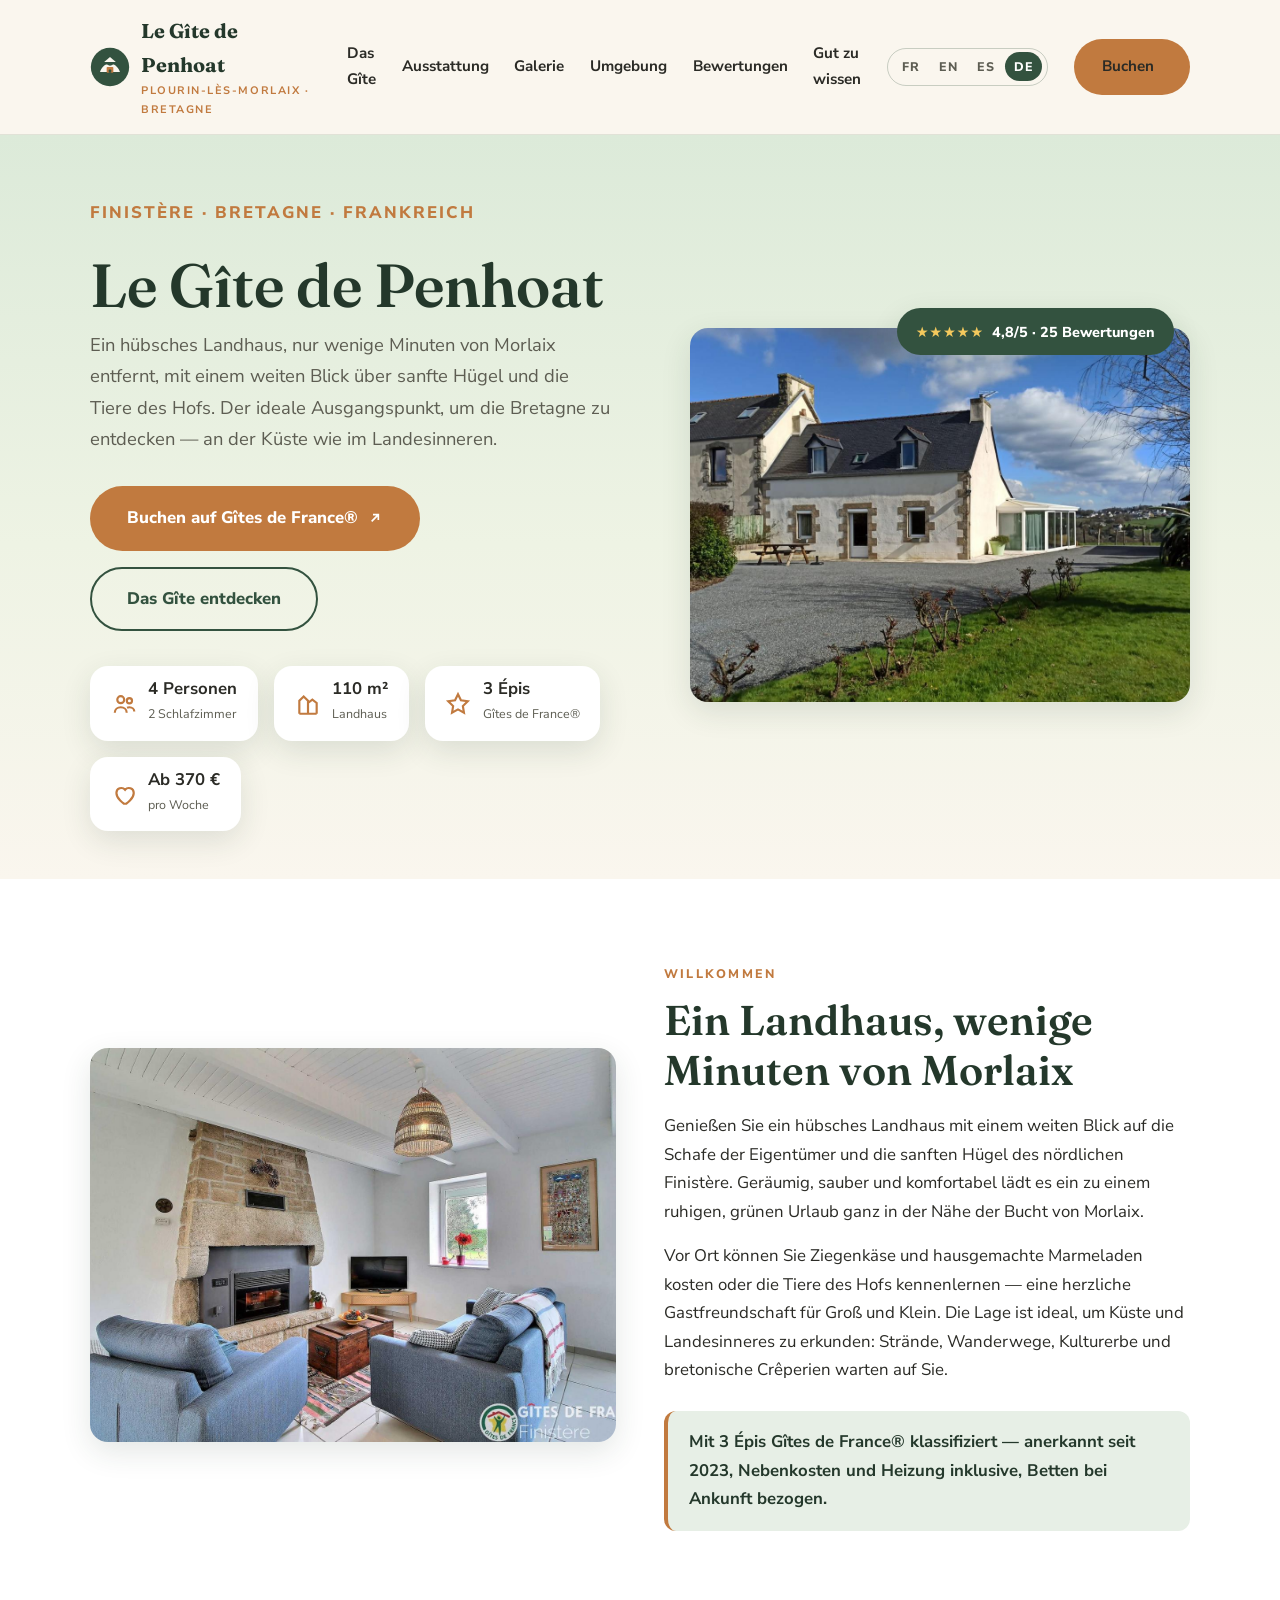
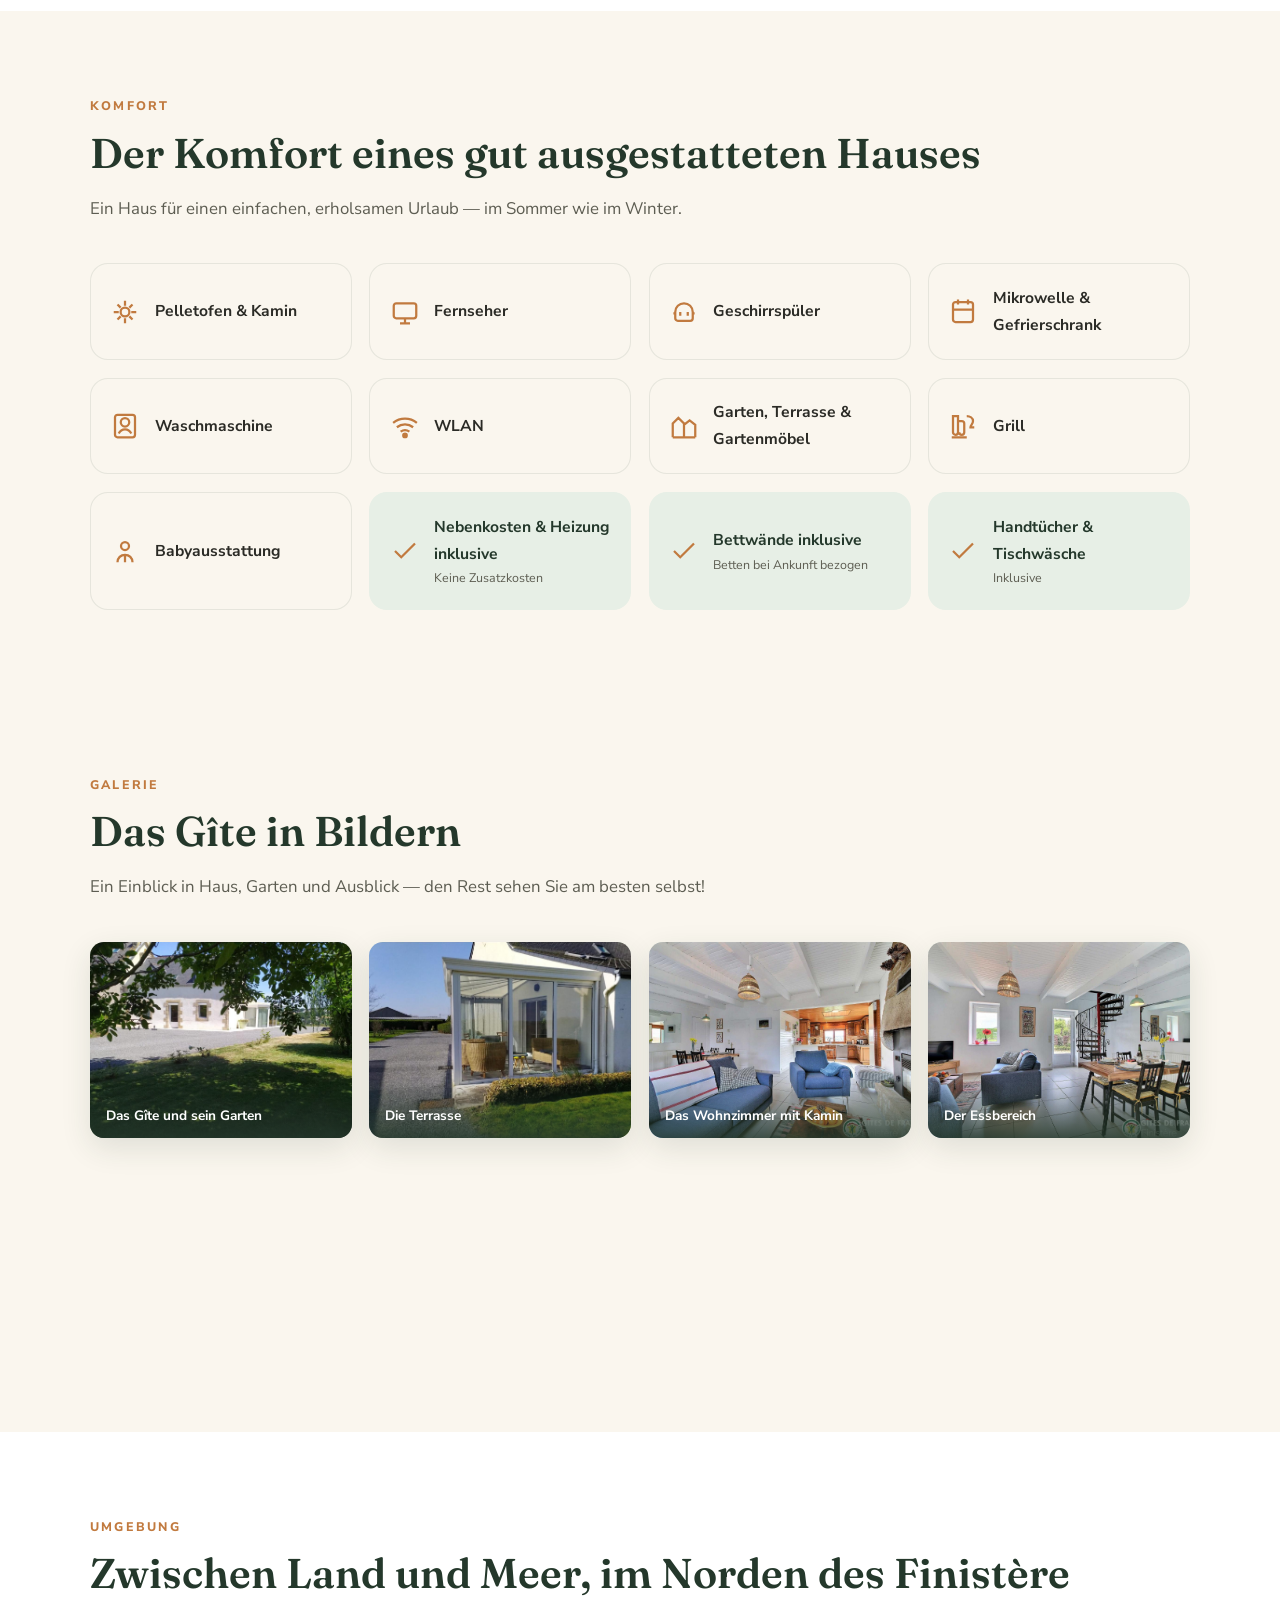
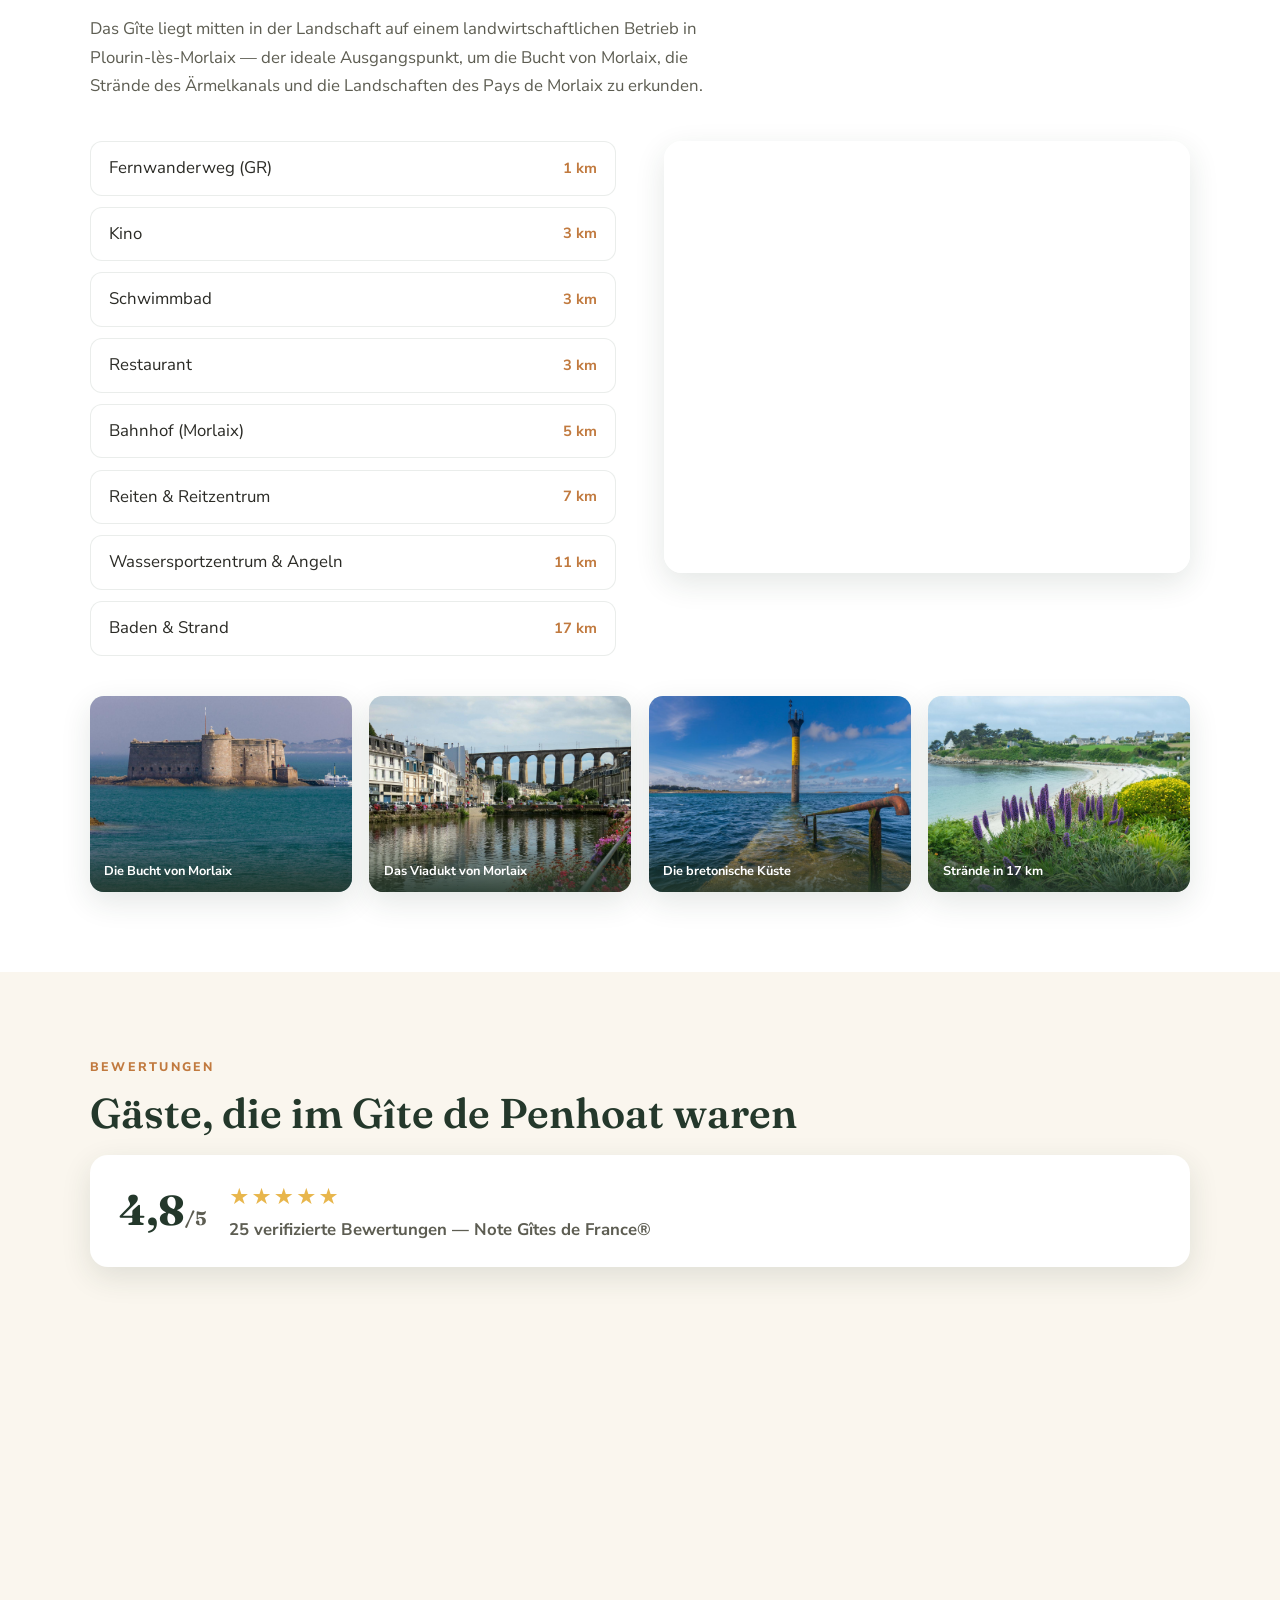
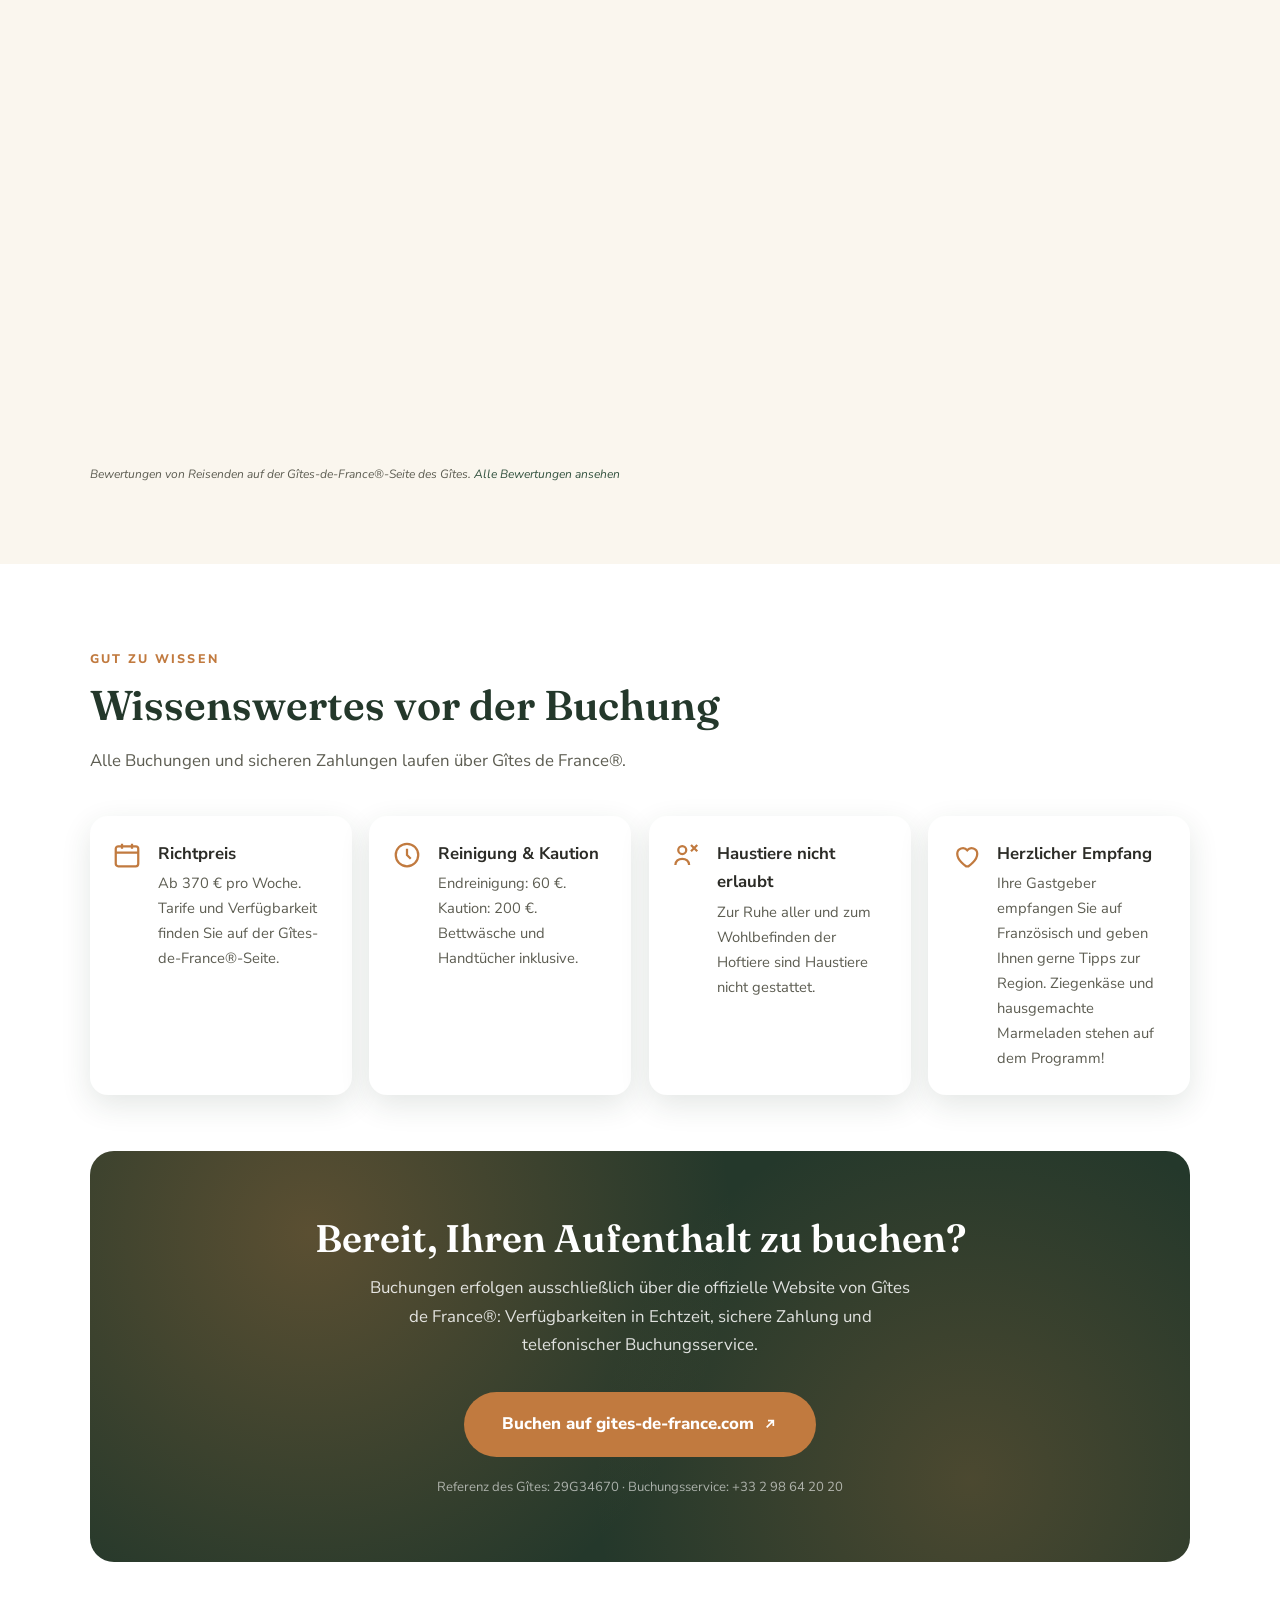
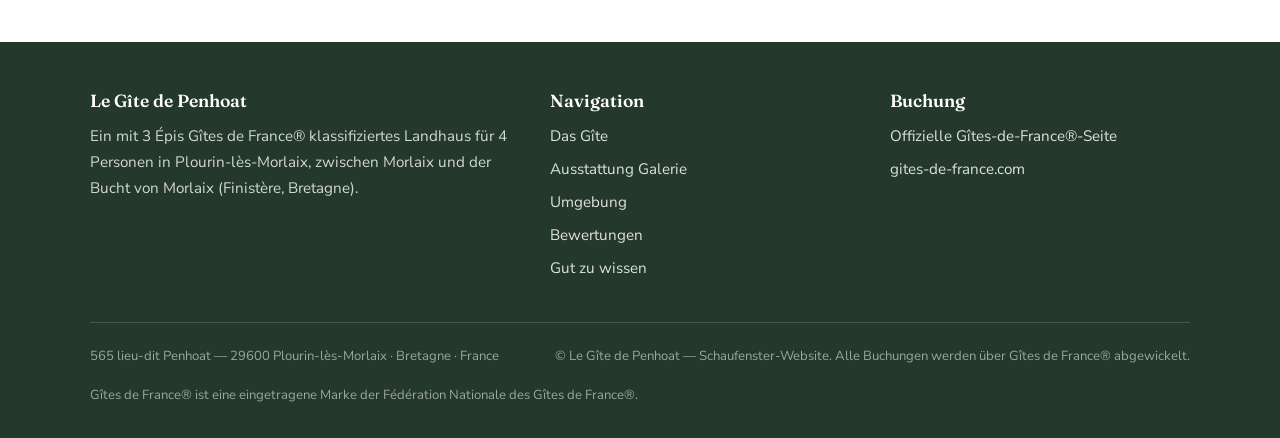
==== de/index.html @ 5c6dccd9 "Correctif : attributs d'images et carte centrée sur le 565 lieu-dit Penhoat + adresse au pied de pag" ====
<!DOCTYPE html>
<html lang="de">
<head>
  <meta charset="UTF-8">
  <meta name="viewport" content="width=device-width, initial-scale=1.0">
  <title>Le Gîte de Penhoat — Ferienhaus auf dem Land in Plourin-lès-Morlaix, Bretagne</title>
  <meta name="description" content="Le Gîte de Penhoat: ein hübsches Landhaus mit 3 Épis Gîtes de France® für 4 Personen, wenige Minuten von Morlaix und seiner Bucht entfernt, im Finistère (Bretagne, Frankreich). Buchung auf gites-de-france.com.">
  <link rel="alternate" hreflang="fr" href="https://EXAMPLE.COM/">
  <link rel="alternate" hreflang="en" href="https://EXAMPLE.COM/en/">
  <link rel="alternate" hreflang="es" href="https://EXAMPLE.COM/es/">
  <link rel="alternate" hreflang="de" href="https://EXAMPLE.COM/de/">
  <link rel="preconnect" href="https://fonts.googleapis.com">
  <link rel="preconnect" href="https://fonts.gstatic.com" crossorigin>
  <link href="https://fonts.googleapis.com/css2?family=Fraunces:opsz,wght@9..144,600;9..144,700&family=Nunito+Sans:opsz,wght@6..12,400;6..12,700;6..12,800&display=swap" rel="stylesheet">
  <link rel="stylesheet" href="../assets/css/style.css">
  <link rel="icon" href="../assets/img/favicon.svg" type="image/svg+xml">
</head>
<body>

  <!-- ===== Kopfzeile ===== -->
  <header class="header" id="top">
    <div class="container header__inner">
      <a class="brand" href="#top">
        <svg class="brand__mark" viewBox="0 0 48 48" fill="none" aria-hidden="true">
          <circle cx="24" cy="24" r="23" fill="#33523f"/>
          <path d="M12 30c2-6 6-9 8-9s2.5 1.5 4 1.5S26.5 21 28 21s6 3 8 9z" fill="#faf6ee"/>
          <rect x="20" y="24" width="8" height="7" rx="1" fill="#c17a3f"/>
          <path d="M24 12l7 6h-14z" fill="#faf6ee"/>
          <rect x="22.5" y="27" width="3" height="4" rx="0.8" fill="#33523f"/>
        </svg>
        <span>Le Gîte de Penhoat<small>Plourin-lès-Morlaix · Bretagne</small></span>
      </a>

      <nav class="nav" id="menu">
        <a href="#gite">Das Gîte</a>
        <a href="#confort">Ausstattung</a>
        <a href="#galerie">Galerie</a>
        <a href="#alentours">Umgebung</a>
        <a href="#avis">Bewertungen</a>
        <a href="#infos">Gut zu wissen</a>
        <div class="lang-switch" aria-label="Sprachauswahl">
          <a href="../" hreflang="fr">FR</a>
          <a href="../en/" hreflang="en">EN</a>
          <a href="../es/" hreflang="es">ES</a>
          <a href="./" aria-current="true" hreflang="de">DE</a>
        </div>
        <a class="btn btn--primary" href="https://www.gites-de-france.com/de/bretagne/finistere/le-gite-de-penhoat-29g34670" target="_blank" rel="noopener">
          Buchen
          <svg width="14" height="14" viewBox="0 0 24 24" fill="none" stroke="currentColor" stroke-width="2.5" aria-hidden="true"><path d="M7 17L17 7M9 7h8v8"/></svg>
        </a>
      </nav>

      <button class="nav-toggle" id="navToggle" aria-label="Menü öffnen" aria-expanded="false" aria-controls="menu">
        <span></span>
      </button>
    </div>
  </header>

  <main>
    <!-- ===== Hero ===== -->
    <section class="hero">
      <div class="container hero__grid">
        <div>
          <p class="hero__location">Finistère · Bretagne · Frankreich</p>
          <h1 class="hero__title">Le Gîte de Penhoat</h1>
          <p class="hero__text">
            Ein hübsches Landhaus, nur wenige Minuten von Morlaix entfernt, mit einem weiten
            Blick über sanfte Hügel und die Tiere des Hofs. Der ideale Ausgangspunkt, um die
            Bretagne zu entdecken — an der Küste wie im Landesinneren.
          </p>
          <div class="hero__actions">
            <a class="btn btn--primary btn--lg" href="https://www.gites-de-france.com/de/bretagne/finistere/le-gite-de-penhoat-29g34670" target="_blank" rel="noopener">
              Buchen auf Gîtes de France®
              <svg width="16" height="16" viewBox="0 0 24 24" fill="none" stroke="currentColor" stroke-width="2.5" aria-hidden="true"><path d="M7 17L17 7M9 7h8v8"/></svg>
            </a>
            <a class="btn btn--outline btn--lg" href="#gite">Das Gîte entdecken</a>
          </div>
          <div class="hero__stats">
            <div class="stat">
              <svg viewBox="0 0 24 24" fill="none" stroke="#c17a3f" stroke-width="2" aria-hidden="true"><circle cx="9" cy="8" r="3.2"/><path d="M3.5 20c0-3 2.5-5 5.5-5s5.5 2 5.5 5"/><circle cx="17" cy="9" r="2.4"/><path d="M14.8 15.4c.7-.3 1.4-.4 2.2-.4 2.5 0 4.5 1.7 4.5 4"/></svg>
              <div><b>4 Personen</b><span>2 Schlafzimmer</span></div>
            </div>
            <div class="stat">
              <svg viewBox="0 0 24 24" fill="none" stroke="#c17a3f" stroke-width="2" aria-hidden="true"><path d="M4 21V9l4-4 4 4v12M12 21V11l4-3 4 3v10M4 21h16"/></svg>
              <div><b>110 m²</b><span>Landhaus</span></div>
            </div>
            <div class="stat">
              <svg viewBox="0 0 24 24" fill="none" stroke="#c17a3f" stroke-width="2" aria-hidden="true"><path d="M12 3l2.7 5.6 6.3.9-4.5 4.4 1 6.1L12 17l-5.5 3 1-6.1L3 9.5l6.3-.9z"/></svg>
              <div><b>3 Épis</b><span>Gîtes de France®</span></div>
            </div>
            <div class="stat">
              <svg viewBox="0 0 24 24" fill="none" stroke="#c17a3f" stroke-width="2" aria-hidden="true"><path d="M12 21s-7-4.5-7-10a4.5 4.5 0 018-2.8A4.5 4.5 0 0121 11c0 5.5-7 10-7 10z"/></svg>
              <div><b>Ab 370 €</b><span>pro Woche</span></div>
            </div>
          </div>
        </div>

        <div class="hero__visual">
          <div class="hero__badge"><span class="stars">★★★★★</span> 4,8/5 · 25 Bewertungen</div>
          <img class="hero-photo" src="../assets/img/445331-2_29G34670_da28d4f0a7532b4d40dcc97918d48cba.jpg" alt="Le Gîte de Penhoat, Landhaus mit Garten in Plourin-lès-Morlaix">
        </div>
      </div>
    </section>

    <!-- ===== Das Gîte ===== -->
    <section class="section section--alt" id="gite">
      <div class="container about__grid">
        <div class="about__visual reveal">
          <img src="../assets/img/445331-10_29G34670_07c70113501ff7d0c62c78a49d79dd7e.jpg" loading="lazy" alt="Das Wohnzimmer des Gîtes mit Kamin">
        </div>
        <div class="about__content reveal">
          <span class="section__eyebrow">Willkommen</span>
          <h2 class="section__title">Ein Landhaus, wenige Minuten von Morlaix</h2>
          <p>
            Genießen Sie ein hübsches Landhaus mit einem weiten Blick auf die Schafe der
            Eigentümer und die sanften Hügel des nördlichen Finistère. Geräumig, sauber und
            komfortabel lädt es ein zu einem ruhigen, grünen Urlaub ganz in der Nähe der Bucht
            von Morlaix.
          </p>
          <p>
            Vor Ort können Sie Ziegenkäse und hausgemachte Marmeladen kosten oder die Tiere des
            Hofs kennenlernen — eine herzliche Gastfreundschaft für Groß und Klein. Die Lage ist
            ideal, um Küste und Landesinneres zu erkunden: Strände, Wanderwege, Kulturerbe und
            bretonische Crêperien warten auf Sie.
          </p>
          <div class="about__highlight">
            Mit 3 Épis Gîtes de France® klassifiziert — anerkannt seit 2023, Nebenkosten und
            Heizung inklusive, Betten bei Ankunft bezogen.
          </div>
        </div>
      </div>
    </section>

    <!-- ===== Ausstattung ===== -->
    <section class="section" id="confort">
      <div class="container">
        <span class="section__eyebrow">Komfort</span>
        <h2 class="section__title">Der Komfort eines gut ausgestatteten Hauses</h2>
        <p class="section__intro">Ein Haus für einen einfachen, erholsamen Urlaub — im Sommer wie im Winter.</p>

        <div class="amenities__grid">
          <div class="amenity reveal">
            <svg viewBox="0 0 24 24" fill="none" stroke="currentColor" stroke-width="1.8" aria-hidden="true"><path d="M12 3v4M12 17v4M3 12h4M17 12h4M6 6l2.5 2.5M15.5 15.5L18 18M18 6l-2.5 2.5M8.5 15.5L6 18"/><circle cx="12" cy="12" r="3.5"/></svg>
            <b>Pelletofen &amp; Kamin</b>
          </div>
          <div class="amenity reveal">
            <svg viewBox="0 0 24 24" fill="none" stroke="currentColor" stroke-width="1.8" aria-hidden="true"><rect x="3" y="5" width="18" height="12" rx="2"/><path d="M8 21h8M12 17v4"/></svg>
            <b>Fernseher</b>
          </div>
          <div class="amenity reveal">
            <svg viewBox="0 0 24 24" fill="none" stroke="currentColor" stroke-width="1.8" aria-hidden="true"><path d="M5 12a7 7 0 0114 0v5a2 2 0 01-2 2H7a2 2 0 01-2-2zM5 13H3.5M20.5 13H19M9 12v3M15 12v3"/></svg>
            <b>Geschirrspüler</b>
          </div>
          <div class="amenity reveal">
            <svg viewBox="0 0 24 24" fill="none" stroke="currentColor" stroke-width="1.8" aria-hidden="true"><rect x="4" y="4" width="16" height="16" rx="2"/><path d="M8 2v4M16 2v4M4 10h16"/></svg>
            <b>Mikrowelle &amp; Gefrierschrank</b>
          </div>
          <div class="amenity reveal">
            <svg viewBox="0 0 24 24" fill="none" stroke="currentColor" stroke-width="1.8" aria-hidden="true"><rect x="4" y="3" width="16" height="18" rx="2"/><circle cx="12" cy="9" r="3.4"/><path d="M7 18c1-2.2 3-3.4 5-3.4s4 1.2 5 3.4"/></svg>
            <b>Waschmaschine</b>
          </div>
          <div class="amenity reveal">
            <svg viewBox="0 0 24 24" fill="none" stroke="currentColor" stroke-width="1.8" aria-hidden="true"><path d="M2.5 9.5a15 15 0 0119 0M5.5 13a10.5 10.5 0 0113 0M8.5 16.5a6 6 0 017 0"/><circle cx="12" cy="19.5" r="1.4" fill="currentColor"/></svg>
            <b>WLAN</b>
          </div>
          <div class="amenity reveal">
            <svg viewBox="0 0 24 24" fill="none" stroke="currentColor" stroke-width="1.8" aria-hidden="true"><path d="M3 21V10l4.5-4.5L12 10v11M12 21V11l4.5-3.5L21 11v10M3 21h18"/></svg>
            <b>Garten, Terrasse &amp; Gartenmöbel</b>
          </div>
          <div class="amenity reveal">
            <svg viewBox="0 0 24 24" fill="none" stroke="currentColor" stroke-width="1.8" aria-hidden="true"><path d="M4 4h4v13a2 2 0 01-2 2 2 2 0 01-2-2zM8 8h3a2 2 0 012 2v7a2 2 0 01-2 2 2 2 0 01-2-2M3 21h12M15 4c2.5 0 5 1.5 5 4s-2 3.5-2 5h3"/></svg>
            <b>Grill</b>
          </div>
          <div class="amenity reveal">
            <svg viewBox="0 0 24 24" fill="none" stroke="currentColor" stroke-width="1.8" aria-hidden="true"><circle cx="12" cy="8" r="3.2"/><path d="M6 21c0-3.5 2.6-6 6-6s6 2.5 6 6M12 15v6"/></svg>
            <b>Babyausstattung</b>
          </div>
          <div class="amenity amenity--included reveal">
            <svg viewBox="0 0 24 24" fill="none" stroke="currentColor" stroke-width="1.8" aria-hidden="true"><path d="M20 6L9 17l-5-5"/></svg>
            <div><b>Nebenkosten &amp; Heizung inklusive</b><span>Keine Zusatzkosten</span></div>
          </div>
          <div class="amenity amenity--included reveal">
            <svg viewBox="0 0 24 24" fill="none" stroke="currentColor" stroke-width="1.8" aria-hidden="true"><path d="M20 6L9 17l-5-5"/></svg>
            <div><b>Bettwände inklusive</b><span>Betten bei Ankunft bezogen</span></div>
          </div>
          <div class="amenity amenity--included reveal">
            <svg viewBox="0 0 24 24" fill="none" stroke="currentColor" stroke-width="1.8" aria-hidden="true"><path d="M20 6L9 17l-5-5"/></svg>
            <div><b>Handtücher &amp; Tischwäsche</b><span>Inklusive</span></div>
          </div>
        </div>
      </div>
    </section>

    
    <!-- ===== Galerie ===== -->
    <section class="section" id="galerie">
      <div class="container">
        <span class="section__eyebrow">Galerie</span>
        <h2 class="section__title">Das Gîte in Bildern</h2>
        <p class="section__intro">Ein Einblick in Haus, Garten und Ausblick — den Rest sehen Sie am besten selbst!</p>
        <div class="gallery">
          <figure class="gallery__item reveal">
            <img src="../assets/img/445331-1_29G34670_a1877a1d95632f9aefab406850487352.jpg" loading="lazy" alt="Das Gîte und sein Garten">
            <figcaption>Das Gîte und sein Garten</figcaption>
          </figure>
          <figure class="gallery__item reveal">
            <img src="../assets/img/445331-4_29G34670_3af0cc1334cf83dcc9104acedd21a04a.jpg" loading="lazy" alt="Die Terrasse">
            <figcaption>Die Terrasse</figcaption>
          </figure>
          <figure class="gallery__item reveal">
            <img src="../assets/img/445331-9_29G34670_508c0cb157bdef708222b9f815b9a261.jpg" loading="lazy" alt="Das Wohnzimmer mit Kamin">
            <figcaption>Das Wohnzimmer mit Kamin</figcaption>
          </figure>
          <figure class="gallery__item reveal">
            <img src="../assets/img/445331-11_29G34670_595d47309f26e80ff2aae0bebb3ee3cf.jpg" loading="lazy" alt="Der Essbereich">
            <figcaption>Der Essbereich</figcaption>
          </figure>
          <figure class="gallery__item reveal">
            <img src="../assets/img/445331-12_29G34670_f45ae9b705f04b7f96d32dd5cd57ab38.jpg" loading="lazy" alt="Die Küche">
            <figcaption>Die Küche</figcaption>
          </figure>
          <figure class="gallery__item reveal">
            <img src="../assets/img/445331-14_29G34670_b9786c7bd0013a84ef10a09757c6bcb8.jpg" loading="lazy" alt="Ein Schlafzimmer">
            <figcaption>Ein Schlafzimmer</figcaption>
          </figure>
          <figure class="gallery__item reveal">
            <img src="../assets/img/445331-6_29G34670_59c07fe735e6522c13b8f55d4693563a.jpg" loading="lazy" alt="Blick auf die Landschaft">
            <figcaption>Blick auf die Landschaft</figcaption>
          </figure>
          <figure class="gallery__item reveal">
            <img src="../assets/img/445331-26_29G34670_6a025ea637e008447c1741cb72a5bda7.jpg" loading="lazy" alt="Die Ziegen des Hofs">
            <figcaption>Die Ziegen des Hofs</figcaption>
          </figure>
        </div>
      </div>
    </section>

    <!-- ===== Umgebung ===== -->
    <section class="section section--alt" id="alentours">
      <div class="container">
        <span class="section__eyebrow">Umgebung</span>
        <h2 class="section__title">Zwischen Land und Meer, im Norden des Finistère</h2>
        <p class="section__intro">
          Das Gîte liegt mitten in der Landschaft auf einem landwirtschaftlichen Betrieb in
          Plourin-lès-Morlaix — der ideale Ausgangspunkt, um die Bucht von Morlaix, die Strände
          des Ärmelkanals und die Landschaften des Pays de Morlaix zu erkunden.
        </p>

        <div class="around__grid">
          <ul class="distances reveal">
            <li>Fernwanderweg (GR) <span>1 km</span></li>
            <li>Kino <span>3 km</span></li>
            <li>Schwimmbad <span>3 km</span></li>
            <li>Restaurant <span>3 km</span></li>
            <li>Bahnhof (Morlaix) <span>5 km</span></li>
            <li>Reiten &amp; Reitzentrum <span>7 km</span></li>
            <li>Wassersportzentrum &amp; Angeln <span>11 km</span></li>
            <li>Baden &amp; Strand <span>17 km</span></li>
          </ul>
          <div class="map-frame reveal">
            <iframe
              title="Karte: Plourin-lès-Morlaix, Finistère"
              src="https://www.openstreetmap.org/export/embed.html?bbox=-3.8150%2C48.5450%2C-3.7850%2C48.5650&amp;layer=mapnik&amp;marker=48.5550%2C-3.7995"
              loading="lazy"
              referrerpolicy="no-referrer-when-downgrade"></iframe>
          </div>
        </div>

        <div class="region-photos">
          <figure class="region-card reveal">
            <img src="../assets/img/445331-23_29G34670_6e4526a48b16445fa5c337262cbfc54e.jpg" loading="lazy" alt="Die Bucht von Morlaix">
            <figcaption>Die Bucht von Morlaix</figcaption>
          </figure>
          <figure class="region-card reveal">
            <img src="../assets/img/445331-25_29G34670_fc160c900fbd56bc013f60551e28f043.jpg" loading="lazy" alt="Das Viadukt von Morlaix">
            <figcaption>Das Viadukt von Morlaix</figcaption>
          </figure>
          <figure class="region-card reveal">
            <img src="../assets/img/445331-27_29G34670_e258c7b89f95b803322737d1d8765167.jpg" loading="lazy" alt="Die bretonische Küste">
            <figcaption>Die bretonische Küste</figcaption>
          </figure>
          <figure class="region-card reveal">
            <img src="../assets/img/445331-28_29G34670_a8f840a4a7abdaea83a293df5d700f73.jpg" loading="lazy" alt="Strände in 17 km">
            <figcaption>Strände in 17 km</figcaption>
          </figure>
        </div>
      </div>
    </section>

    <!-- ===== Bewertungen ===== -->
    <section class="section" id="avis">
      <div class="container">
        <span class="section__eyebrow">Bewertungen</span>
        <h2 class="section__title">Gäste, die im Gîte de Penhoat waren</h2>

        <div class="rating-summary reveal">
          <div class="rating-summary__score">4,8<small>/5</small></div>
          <div>
            <div class="rating-summary__stars" aria-hidden="true">★★★★★</div>
            <div class="rating-summary__count">25 verifizierte Bewertungen — Note Gîtes de France®</div>
          </div>
        </div>

        <div class="reviews__grid">
          <article class="review reveal">
            <div class="review__stars" aria-label="5 von 5">★★★★★</div>
            <h3>„Ein sehr angenehmer Aufenthalt“</h3>
            <p>
              Geräumiges, sauberes und komfortables Gîte mit der Ruhe des Landes und einem
              schönen Blick. Herzlicher Empfang durch die Eigentümer — danke für all die
              Aufmerksamkeiten: Eier, Marmelade, Ziegenkäse.
            </p>
            <div class="review__author">Th&amp;JP — Aufenthalt im September</div>
          </article>

          <article class="review reveal">
            <div class="review__stars" aria-label="5 von 5">★★★★★</div>
            <h3>„Hervorragendes Gîte im nördlichen Finistère“</h3>
            <p>
              Eine ausgezeichnete Woche: großes, gut gelegenes, sauberes Gîte, umgeben von
              Grün und Weiden, ohne jedes Geräusch. Die Region ist wunderschön und der Empfang
              der Eigentümer war sehr angenehm. Wir kommen gerne wieder.
            </p>
            <div class="review__author">Élise — Aufenthalt im August</div>
          </article>

          <article class="review reveal">
            <div class="review__stars" aria-label="5 von 5">★★★★★</div>
            <h3>„Ein sehr einladendes und komfortables Gîte“</h3>
            <p>
              Das Gîte ist wirklich funktional und komfortabel — man fühlt sich wie zu Hause in
              diesem geräumigen Haus. Sehr nah an Morlaix, der Bucht und den Stränden, sodass
              man diesen schönen Winkel der Bretagne erkunden kann — an der Küste wie im
              Landesinneren.
            </p>
            <div class="review__author">Nico — Aufenthalt im Juli</div>
          </article>

          <article class="review reveal">
            <div class="review__stars" aria-label="5 von 5">★★★★★</div>
            <h3>„Grün und ruhig“</h3>
            <p>
              Geräumiges, komfortables und perfekt ausgestattetes Haus, tadellos sauber.
              Frische Blumen, Crêpes, hausgemachte Marmelade und Cidre bei unserer Ankunft …
              was für ein Empfang! Ein sehr geschätztes Extra: der Unterstand für Auto und
              Fahrräder.
            </p>
            <div class="review__author">Sandrine et Philippe — Aufenthalt im Juni–Juli</div>
          </article>
        </div>

        <p class="review__note" style="margin-top:1.5rem">
          Bewertungen von Reisenden auf der Gîtes-de-France®-Seite des Gîtes.
          <a href="https://www.gites-de-france.com/de/bretagne/finistere/le-gite-de-penhoat-29g34670" target="_blank" rel="noopener">Alle Bewertungen ansehen</a>
        </p>
      </div>
    </section>

    <!-- ===== Gut zu wissen + CTA ===== -->
    <section class="section section--alt" id="infos">
      <div class="container">
        <span class="section__eyebrow">Gut zu wissen</span>
        <h2 class="section__title">Wissenswertes vor der Buchung</h2>
        <p class="section__intro">Alle Buchungen und sicheren Zahlungen laufen über Gîtes de France®.</p>

        <div class="practical">
          <div class="practical__card reveal">
            <svg viewBox="0 0 24 24" fill="none" stroke="currentColor" stroke-width="1.8" aria-hidden="true"><rect x="3" y="5" width="18" height="16" rx="2"/><path d="M3 10h18M8 3v4M16 3v4"/></svg>
            <div>
              <b>Richtpreis</b>
              <p>Ab 370 € pro Woche. Tarife und Verfügbarkeit finden Sie auf der Gîtes-de-France®-Seite.</p>
            </div>
          </div>
          <div class="practical__card reveal">
            <svg viewBox="0 0 24 24" fill="none" stroke="currentColor" stroke-width="1.8" aria-hidden="true"><circle cx="12" cy="12" r="9"/><path d="M12 7v5l3 3"/></svg>
            <div>
              <b>Reinigung &amp; Kaution</b>
              <p>Endreinigung: 60 €. Kaution: 200 €. Bettwäsche und Handtücher inklusive.</p>
            </div>
          </div>
          <div class="practical__card reveal">
            <svg viewBox="0 0 24 24" fill="none" stroke="currentColor" stroke-width="1.8" aria-hidden="true"><circle cx="9" cy="8" r="3.2"/><path d="M3.5 20c0-3 2.5-5 5.5-5s5.5 2 5.5 5"/><path d="M16 4l5 5M21 4l-5 5"/></svg>
            <div>
              <b>Haustiere nicht erlaubt</b>
              <p>Zur Ruhe aller und zum Wohlbefinden der Hoftiere sind Haustiere nicht gestattet.</p>
            </div>
          </div>
          <div class="practical__card reveal">
            <svg viewBox="0 0 24 24" fill="none" stroke="currentColor" stroke-width="1.8" aria-hidden="true"><path d="M12 21s-7-4.5-7-10a4.5 4.5 0 018-2.8A4.5 4.5 0 0121 11c0 5.5-7 10-7 10z"/></svg>
            <div>
              <b>Herzlicher Empfang</b>
              <p>Ihre Gastgeber empfangen Sie auf Französisch und geben Ihnen gerne Tipps zur Region. Ziegenkäse und hausgemachte Marmeladen stehen auf dem Programm!</p>
            </div>
          </div>
        </div>

        <div class="cta-band reveal">
          <h2>Bereit, Ihren Aufenthalt zu buchen?</h2>
          <p>
            Buchungen erfolgen ausschließlich über die offizielle Website von Gîtes de France®:
            Verfügbarkeiten in Echtzeit, sichere Zahlung und telefonischer Buchungsservice.
          </p>
          <a class="btn btn--primary btn--lg" href="https://www.gites-de-france.com/de/bretagne/finistere/le-gite-de-penhoat-29g34670" target="_blank" rel="noopener">
            Buchen auf gites-de-france.com
            <svg width="16" height="16" viewBox="0 0 24 24" fill="none" stroke="currentColor" stroke-width="2.5" aria-hidden="true"><path d="M7 17L17 7M9 7h8v8"/></svg>
          </a>
          <div class="cta-band__note">Referenz des Gîtes: 29G34670 · Buchungsservice: +33 2 98 64 20 20</div>
        </div>
      </div>
    </section>
  </main>

  <!-- ===== Fußzeile ===== -->
  <footer class="footer">
    <div class="container">
      <div class="footer__grid">
        <div>
          <h3>Le Gîte de Penhoat</h3>
          <p>
            Ein mit 3 Épis Gîtes de France® klassifiziertes Landhaus für 4 Personen in
            Plourin-lès-Morlaix, zwischen Morlaix und der Bucht von Morlaix (Finistère, Bretagne).
          </p>
        </div>
        <div>
          <h3>Navigation</h3>
          <ul>
            <li><a href="#gite">Das Gîte</a></li>
            <li><a href="#confort">Ausstattung</a>
        <a href="#galerie">Galerie</a></li>
            <li><a href="#alentours">Umgebung</a></li>
            <li><a href="#avis">Bewertungen</a></li>
            <li><a href="#infos">Gut zu wissen</a></li>
          </ul>
        </div>
        <div>
          <h3>Buchung</h3>
          <ul>
            <li><a href="https://www.gites-de-france.com/de/bretagne/finistere/le-gite-de-penhoat-29g34670" target="_blank" rel="noopener">Offizielle Gîtes-de-France®-Seite</a></li>
            <li><a href="https://www.gites-de-france.com" target="_blank" rel="noopener">gites-de-france.com</a></li>
          </ul>
        </div>
      </div>
      <div class="footer__bottom">
        <span>565 lieu-dit Penhoat — 29600 Plourin-lès-Morlaix · Bretagne · France</span>
        <span>© Le Gîte de Penhoat — Schaufenster-Website. Alle Buchungen werden über Gîtes de France® abgewickelt.</span>
        <span>Gîtes de France® ist eine eingetragene Marke der Fédération Nationale des Gîtes de France®.</span>
      </div>
    </div>
  </footer>

  <!-- Mobile CTA-Leiste -->
  <div class="mobile-cta">
    <a href="https://www.gites-de-france.com/de/bretagne/finistere/le-gite-de-penhoat-29g34670" target="_blank" rel="noopener">Buchen auf Gîtes de France®</a>
  </div>

  <script src="../assets/js/main.js"></script>
</body>
</html>
---- assets/css/style.css ----
/* ==========================================================================
   Le Gîte de Penhoat — Feuille de style
   ========================================================================== */

:root {
  --green: #33523f;
  --green-dark: #24382b;
  --green-soft: #e7efe6;
  --cream: #faf6ee;
  --sand: #f1e9d8;
  --accent: #c17a3f;
  --accent-dark: #a5602c;
  --text: #2b2b26;
  --text-soft: #5d5d52;
  --white: #ffffff;
  --radius: 18px;
  --shadow: 0 10px 30px rgba(36, 56, 43, 0.12);
  --font-display: "Fraunces", Georgia, serif;
  --font-body: "Nunito Sans", system-ui, -apple-system, "Segoe UI", sans-serif;
}

*,
*::before,
*::after {
  box-sizing: border-box;
  margin: 0;
  padding: 0;
}

html {
  scroll-behavior: smooth;
}

body {
  font-family: var(--font-body);
  color: var(--text);
  background: var(--cream);
  line-height: 1.7;
  font-size: 1.05rem;
  -webkit-font-smoothing: antialiased;
}

img,
svg {
  max-width: 100%;
  display: block;
}

a {
  color: var(--green);
  text-decoration: none;
}

h1, h2, h3 {
  font-family: var(--font-display);
  font-weight: 600;
  line-height: 1.2;
  color: var(--green-dark);
}

.container {
  width: min(1100px, 92%);
  margin-inline: auto;
}

.section {
  padding: 5rem 0;
}

.section--alt {
  background: var(--white);
}

.section__eyebrow {
  display: inline-block;
  text-transform: uppercase;
  letter-spacing: 0.18em;
  font-size: 0.78rem;
  font-weight: 800;
  color: var(--accent);
  margin-bottom: 0.75rem;
}

.section__title {
  font-size: clamp(1.8rem, 4vw, 2.6rem);
  margin-bottom: 1rem;
}

.section__intro {
  max-width: 640px;
  color: var(--text-soft);
  margin-bottom: 2.5rem;
}

/* --------------------------------------------------------------------------
   Header
   -------------------------------------------------------------------------- */

.header {
  position: sticky;
  top: 0;
  z-index: 50;
  background: rgba(250, 246, 238, 0.92);
  backdrop-filter: blur(10px);
  border-bottom: 1px solid rgba(51, 82, 63, 0.12);
  transition: box-shadow 0.3s ease;
}

.header--scrolled {
  box-shadow: 0 4px 20px rgba(36, 56, 43, 0.1);
}

.header__inner {
  display: flex;
  align-items: center;
  justify-content: space-between;
  gap: 1.5rem;
  padding: 0.9rem 0;
}

.brand {
  display: flex;
  align-items: center;
  gap: 0.7rem;
  font-family: var(--font-display);
  font-size: 1.25rem;
  font-weight: 700;
  color: var(--green-dark);
}

.brand__mark {
  width: 40px;
  height: 40px;
  flex: none;
}

.brand small {
  display: block;
  font-family: var(--font-body);
  font-size: 0.68rem;
  font-weight: 700;
  letter-spacing: 0.14em;
  text-transform: uppercase;
  color: var(--accent);
}

.nav {
  display: flex;
  align-items: center;
  gap: 1.6rem;
}

.nav a:not(.lang-switch a) {
  font-weight: 700;
  font-size: 0.95rem;
  color: var(--text);
  transition: color 0.2s;
}

.nav a:not(.lang-switch a):hover {
  color: var(--accent);
}

.lang-switch {
  display: flex;
  gap: 0.15rem;
  align-items: center;
  border: 1px solid rgba(51, 82, 63, 0.25);
  border-radius: 999px;
  padding: 0.2rem 0.35rem;
}

.lang-switch a {
  font-size: 0.78rem;
  font-weight: 800;
  padding: 0.25rem 0.55rem;
  border-radius: 999px;
  color: var(--text-soft);
  letter-spacing: 0.04em;
}

.lang-switch a:hover {
  color: var(--green);
}

.lang-switch a[aria-current="true"] {
  background: var(--green);
  color: var(--white);
}

.btn {
  display: inline-flex;
  align-items: center;
  gap: 0.55rem;
  padding: 0.8rem 1.6rem;
  border-radius: 999px;
  font-weight: 800;
  font-size: 0.95rem;
  border: 2px solid transparent;
  cursor: pointer;
  transition: transform 0.2s, background 0.2s, color 0.2s, border-color 0.2s;
}

.btn:hover {
  transform: translateY(-2px);
}

.btn--primary {
  background: var(--accent);
  color: var(--white);
}

.btn--primary:hover {
  background: var(--accent-dark);
}

.btn--outline {
  border-color: var(--green);
  color: var(--green);
}

.btn--outline:hover {
  background: var(--green);
  color: var(--white);
}

.btn--ghost {
  background: var(--white);
  color: var(--green-dark);
  border-color: rgba(51, 82, 63, 0.2);
}

.btn--lg {
  padding: 1rem 2.2rem;
  font-size: 1.05rem;
}

.nav-toggle {
  display: none;
  background: none;
  border: none;
  cursor: pointer;
  padding: 0.5rem;
}

.nav-toggle span,
.nav-toggle span::before,
.nav-toggle span::after {
  display: block;
  width: 24px;
  height: 2.5px;
  background: var(--green-dark);
  border-radius: 2px;
  content: "";
  position: relative;
  transition: transform 0.25s, top 0.25s;
}

.nav-toggle span::before {
  position: absolute;
  top: -8px;
}

.nav-toggle span::after {
  position: absolute;
  top: 8px;
}

/* --------------------------------------------------------------------------
   Hero
   -------------------------------------------------------------------------- */

.hero {
  position: relative;
  background: linear-gradient(180deg, #dcead9 0%, #eef3e4 55%, var(--cream) 100%);
  overflow: hidden;
  padding: 4rem 0 0;
}

.hero__grid {
  display: grid;
  grid-template-columns: 1.05fr 0.95fr;
  gap: 3rem;
  align-items: center;
  padding-bottom: 3rem;
}

.hero__title {
  font-size: clamp(2.4rem, 5.5vw, 3.8rem);
  margin-bottom: 0.4rem;
}

.hero__location {
  font-size: 1.05rem;
  font-weight: 800;
  letter-spacing: 0.12em;
  text-transform: uppercase;
  color: var(--accent);
  margin-bottom: 1.4rem;
}

.hero__text {
  font-size: 1.15rem;
  color: var(--text-soft);
  max-width: 520px;
  margin-bottom: 2rem;
}

.hero__actions {
  display: flex;
  flex-wrap: wrap;
  gap: 1rem;
  margin-bottom: 2.2rem;
}

.hero__stats {
  display: flex;
  flex-wrap: wrap;
  gap: 1rem;
}

.stat {
  background: var(--white);
  border-radius: var(--radius);
  padding: 0.8rem 1.3rem;
  box-shadow: var(--shadow);
  display: flex;
  align-items: center;
  gap: 0.7rem;
}

.stat svg {
  width: 26px;
  height: 26px;
  flex: none;
}

.stat b {
  display: block;
  font-size: 1.05rem;
  line-height: 1.2;
}

.stat span {
  font-size: 0.78rem;
  color: var(--text-soft);
}

.hero__visual {
  position: relative;
}

.hero__visual svg {
  width: 100%;
  height: auto;
  border-radius: var(--radius);
  box-shadow: var(--shadow);
}

.hero__badge {
  position: absolute;
  top: -1.2rem;
  right: 1rem;
  background: var(--green);
  color: var(--white);
  border-radius: 999px;
  padding: 0.7rem 1.2rem;
  font-weight: 800;
  font-size: 0.9rem;
  box-shadow: var(--shadow);
  display: flex;
  align-items: center;
  gap: 0.5rem;
}

.hero__badge .stars {
  color: #f4c95d;
  letter-spacing: 0.05em;
}

.photo-note {
  margin-top: 0.8rem;
  font-size: 0.8rem;
  color: var(--text-soft);
  font-style: italic;
  text-align: center;
}

/* --------------------------------------------------------------------------
   À propos
   -------------------------------------------------------------------------- */

.about__grid {
  display: grid;
  grid-template-columns: 1fr 1fr;
  gap: 3rem;
  align-items: center;
}

.about__content p + p {
  margin-top: 1rem;
}

.about__highlight {
  margin-top: 1.6rem;
  background: var(--green-soft);
  border-left: 4px solid var(--accent);
  border-radius: 12px;
  padding: 1.1rem 1.3rem;
  font-weight: 700;
  color: var(--green-dark);
}

.about__visual {
  position: relative;
}

.about__visual svg {
  border-radius: var(--radius);
  box-shadow: var(--shadow);
}

/* --------------------------------------------------------------------------
   Équipements
   -------------------------------------------------------------------------- */

.amenities__grid {
  display: grid;
  grid-template-columns: repeat(auto-fill, minmax(230px, 1fr));
  gap: 1.1rem;
}

.amenity {
  background: var(--cream);
  border: 1px solid rgba(51, 82, 63, 0.1);
  border-radius: var(--radius);
  padding: 1.3rem 1.2rem;
  display: flex;
  align-items: center;
  gap: 0.9rem;
  transition: transform 0.2s, box-shadow 0.2s;
}

.amenity:hover {
  transform: translateY(-3px);
  box-shadow: var(--shadow);
}

.amenity svg {
  width: 30px;
  height: 30px;
  flex: none;
  color: var(--accent);
}

.amenity b {
  display: block;
  font-size: 0.98rem;
}

.amenity--included {
  background: var(--green-soft);
  border-color: transparent;
}

.amenity--included b {
  color: var(--green-dark);
}

.amenity--included span {
  font-size: 0.78rem;
  color: var(--text-soft);
  display: block;
}

/* --------------------------------------------------------------------------
   Alentours
   -------------------------------------------------------------------------- */

.around__grid {
  display: grid;
  grid-template-columns: 1fr 1fr;
  gap: 3rem;
  align-items: start;
}

.distances {
  list-style: none;
  display: grid;
  gap: 0.7rem;
}

.distances li {
  display: flex;
  justify-content: space-between;
  align-items: center;
  gap: 1rem;
  background: var(--white);
  border: 1px solid rgba(51, 82, 63, 0.1);
  border-radius: 12px;
  padding: 0.75rem 1.1rem;
}

.distances li span {
  font-weight: 700;
  white-space: nowrap;
  color: var(--accent);
  font-size: 0.92rem;
}

.map-frame {
  border-radius: var(--radius);
  overflow: hidden;
  box-shadow: var(--shadow);
  border: 6px solid var(--white);
  line-height: 0;
}

.map-frame iframe {
  width: 100%;
  height: 420px;
  border: 0;
}

/* --------------------------------------------------------------------------
   Avis
   -------------------------------------------------------------------------- */

.rating-summary {
  display: flex;
  align-items: center;
  gap: 1.4rem;
  flex-wrap: wrap;
  margin-bottom: 2.4rem;
  background: var(--white);
  border-radius: var(--radius);
  padding: 1.4rem 1.8rem;
  box-shadow: var(--shadow);
}

.rating-summary__score {
  font-family: var(--font-display);
  font-size: 2.6rem;
  font-weight: 700;
  color: var(--green-dark);
  line-height: 1;
}

.rating-summary__score small {
  font-size: 1.2rem;
  color: var(--text-soft);
}

.rating-summary__stars {
  color: #e8b64c;
  font-size: 1.4rem;
  letter-spacing: 0.1em;
}

.rating-summary__count {
  color: var(--text-soft);
  font-weight: 700;
}

.reviews__grid {
  display: grid;
  grid-template-columns: repeat(auto-fit, minmax(280px, 1fr));
  gap: 1.4rem;
}

.review {
  background: var(--white);
  border-radius: var(--radius);
  padding: 1.6rem 1.5rem;
  box-shadow: var(--shadow);
  display: flex;
  flex-direction: column;
  gap: 0.7rem;
}

.review__stars {
  color: #e8b64c;
  letter-spacing: 0.12em;
}

.review h3 {
  font-size: 1.15rem;
}

.review p {
  color: var(--text-soft);
  font-size: 0.98rem;
  flex: 1;
}

.review__author {
  font-size: 0.85rem;
  font-weight: 800;
  color: var(--green);
}

.review__note {
  font-size: 0.75rem;
  color: var(--text-soft);
  font-style: italic;
}

/* --------------------------------------------------------------------------
   Infos pratiques + CTA
   -------------------------------------------------------------------------- */

.practical {
  display: grid;
  grid-template-columns: repeat(auto-fit, minmax(240px, 1fr));
  gap: 1.1rem;
  margin-bottom: 3.5rem;
}

.practical__card {
  background: var(--white);
  border-radius: var(--radius);
  padding: 1.5rem 1.4rem;
  box-shadow: var(--shadow);
  display: flex;
  gap: 1rem;
  align-items: flex-start;
}

.practical__card svg {
  width: 30px;
  height: 30px;
  flex: none;
  color: var(--accent);
}

.practical__card b {
  display: block;
  margin-bottom: 0.2rem;
}

.practical__card p {
  font-size: 0.92rem;
  color: var(--text-soft);
}

.cta-band {
  position: relative;
  background: var(--green-dark);
  border-radius: calc(var(--radius) + 6px);
  color: var(--white);
  text-align: center;
  padding: 4rem 2rem;
  overflow: hidden;
}

.cta-band::before {
  content: "";
  position: absolute;
  inset: 0;
  background: radial-gradient(circle at 20% 20%, rgba(193, 122, 63, 0.35), transparent 45%),
    radial-gradient(circle at 80% 80%, rgba(193, 122, 63, 0.25), transparent 40%);
}

.cta-band > * {
  position: relative;
}

.cta-band h2 {
  color: var(--white);
  font-size: clamp(1.7rem, 3.5vw, 2.4rem);
  margin-bottom: 0.8rem;
}

.cta-band p {
  max-width: 560px;
  margin: 0 auto 2rem;
  color: rgba(255, 255, 255, 0.85);
}

.cta-band .btn--primary {
  background: var(--accent);
}

.cta-band .btn--primary:hover {
  background: var(--white);
  color: var(--green-dark);
}

.cta-band .btn--ghost:hover {
  background: rgba(255, 255, 255, 0.15);
  color: var(--white);
  border-color: rgba(255, 255, 255, 0.5);
}

.cta-band__note {
  margin-top: 1.2rem;
  font-size: 0.82rem;
  color: rgba(255, 255, 255, 0.6);
}

/* --------------------------------------------------------------------------
   Footer
   -------------------------------------------------------------------------- */

.footer {
  background: var(--green-dark);
  color: rgba(255, 255, 255, 0.8);
  padding: 3rem 0 2rem;
  font-size: 0.95rem;
}

.footer__grid {
  display: grid;
  grid-template-columns: 1.4fr 1fr 1fr;
  gap: 2.5rem;
  margin-bottom: 2.5rem;
}

.footer h3 {
  color: var(--white);
  margin-bottom: 0.8rem;
  font-size: 1.1rem;
}

.footer a {
  color: rgba(255, 255, 255, 0.85);
}

.footer a:hover {
  color: #f4c95d;
}

.footer ul {
  list-style: none;
  display: grid;
  gap: 0.45rem;
}

.footer__bottom {
  border-top: 1px solid rgba(255, 255, 255, 0.15);
  padding-top: 1.4rem;
  display: flex;
  justify-content: space-between;
  gap: 1rem;
  flex-wrap: wrap;
  font-size: 0.82rem;
  color: rgba(255, 255, 255, 0.55);
}

/* --------------------------------------------------------------------------
   Bandeau CTA mobile
   -------------------------------------------------------------------------- */

.mobile-cta {
  display: none;
  position: fixed;
  bottom: 0;
  left: 0;
  right: 0;
  z-index: 40;
  background: var(--green-dark);
  padding: 0.7rem 1rem;
  box-shadow: 0 -6px 20px rgba(36, 56, 43, 0.25);
}

.mobile-cta a {
  display: block;
  text-align: center;
  background: var(--accent);
  color: var(--white);
  font-weight: 800;
  border-radius: 999px;
  padding: 0.85rem;
}

/* --------------------------------------------------------------------------
   Animations
   -------------------------------------------------------------------------- */

.reveal {
  opacity: 0;
  transform: translateY(26px);
  transition: opacity 0.7s ease, transform 0.7s ease;
}

.reveal--visible {
  opacity: 1;
  transform: none;
}

@media (prefers-reduced-motion: reduce) {
  html {
    scroll-behavior: auto;
  }
  .reveal {
    opacity: 1;
    transform: none;
    transition: none;
  }
}

/* --------------------------------------------------------------------------
   Responsive
   -------------------------------------------------------------------------- */

@media (max-width: 900px) {
  .hero__grid,
  .about__grid,
  .around__grid {
    grid-template-columns: 1fr;
  }

  .hero__visual {
    order: -1;
  }

  .footer__grid {
    grid-template-columns: 1fr;
    gap: 1.8rem;
  }
}

@media (max-width: 760px) {
  .nav {
    position: absolute;
    top: 100%;
    left: 0;
    right: 0;
    background: var(--cream);
    flex-direction: column;
    align-items: stretch;
    gap: 0;
    padding: 0.5rem 1.2rem 1.2rem;
    border-bottom: 1px solid rgba(51, 82, 63, 0.12);
    display: none;
    box-shadow: 0 12px 20px rgba(36, 56, 43, 0.08);
  }

  .nav--open {
    display: flex;
  }

  .nav > a {
    padding: 0.8rem 0;
    border-bottom: 1px solid rgba(51, 82, 63, 0.08);
  }

  .nav .btn,
  .nav .lang-switch {
    margin-top: 0.9rem;
    align-self: flex-start;
  }

  .nav .lang-switch {
    align-self: center;
  }

  .nav-toggle {
    display: block;
  }

  .header__cta {
    display: none;
  }

  .mobile-cta {
    display: block;
  }

  body {
    padding-bottom: 4.2rem;
  }

  .section {
    padding: 3.4rem 0;
  }
}

/* --------------------------------------------------------------------------
   Photos (hero, à propos)
   -------------------------------------------------------------------------- */

.hero-photo {
  width: 100%;
  aspect-ratio: 4 / 3;
  object-fit: cover;
  border-radius: var(--radius);
  box-shadow: var(--shadow);
}

.about__visual img {
  width: 100%;
  aspect-ratio: 4 / 3;
  object-fit: cover;
  border-radius: var(--radius);
  box-shadow: var(--shadow);
}

/* --------------------------------------------------------------------------
   Galerie
   -------------------------------------------------------------------------- */

.gallery {
  display: grid;
  grid-template-columns: repeat(4, 1fr);
  gap: 1.1rem;
}

.gallery__item {
  position: relative;
  margin: 0;
  border-radius: 14px;
  overflow: hidden;
  box-shadow: var(--shadow);
  cursor: zoom-in;
  background: var(--green-soft);
}

.gallery__item img {
  width: 100%;
  aspect-ratio: 4 / 3;
  object-fit: cover;
  transition: transform 0.35s ease;
}

.gallery__item:hover img {
  transform: scale(1.06);
}

.gallery__item figcaption {
  position: absolute;
  left: 0;
  right: 0;
  bottom: 0;
  padding: 1.6rem 1rem 0.7rem;
  background: linear-gradient(180deg, transparent, rgba(36, 56, 43, 0.85));
  color: var(--white);
  font-size: 0.85rem;
  font-weight: 700;
}

/* --------------------------------------------------------------------------
   Photos de la région (alentours)
   -------------------------------------------------------------------------- */

.region-photos {
  display: grid;
  grid-template-columns: repeat(4, 1fr);
  gap: 1.1rem;
  margin-top: 2.5rem;
}

.region-card {
  position: relative;
  margin: 0;
  border-radius: 14px;
  overflow: hidden;
  box-shadow: var(--shadow);
  background: var(--green-soft);
}

.region-card img {
  width: 100%;
  aspect-ratio: 4 / 3;
  object-fit: cover;
}

.region-card figcaption {
  position: absolute;
  left: 0;
  right: 0;
  bottom: 0;
  padding: 1.4rem 0.9rem 0.6rem;
  background: linear-gradient(180deg, transparent, rgba(36, 56, 43, 0.85));
  color: var(--white);
  font-size: 0.8rem;
  font-weight: 700;
}

/* --------------------------------------------------------------------------
   Lightbox
   -------------------------------------------------------------------------- */

.lightbox {
  position: fixed;
  inset: 0;
  z-index: 100;
  display: none;
  align-items: center;
  justify-content: center;
  background: rgba(20, 26, 22, 0.92);
  padding: 2rem;
}

.lightbox--open {
  display: flex;
}

.lightbox img {
  max-width: min(1100px, 92vw);
  max-height: 86vh;
  border-radius: 12px;
  box-shadow: 0 24px 80px rgba(0, 0, 0, 0.55);
}

.lightbox__close {
  position: absolute;
  top: 1.2rem;
  right: 1.4rem;
  background: none;
  border: 2px solid rgba(255, 255, 255, 0.7);
  color: var(--white);
  font-size: 1.1rem;
  font-weight: 800;
  line-height: 1;
  border-radius: 999px;
  width: 44px;
  height: 44px;
  cursor: pointer;
  transition: background 0.2s;
}

.lightbox__close:hover {
  background: rgba(255, 255, 255, 0.15);
}

.lightbox__caption {
  position: absolute;
  bottom: 1.4rem;
  left: 0;
  right: 0;
  text-align: center;
  color: rgba(255, 255, 255, 0.85);
  font-weight: 700;
}

/* --------------------------------------------------------------------------
   Responsive photos
   -------------------------------------------------------------------------- */

@media (max-width: 900px) {
  .gallery,
  .region-photos {
    grid-template-columns: repeat(2, 1fr);
  }
}
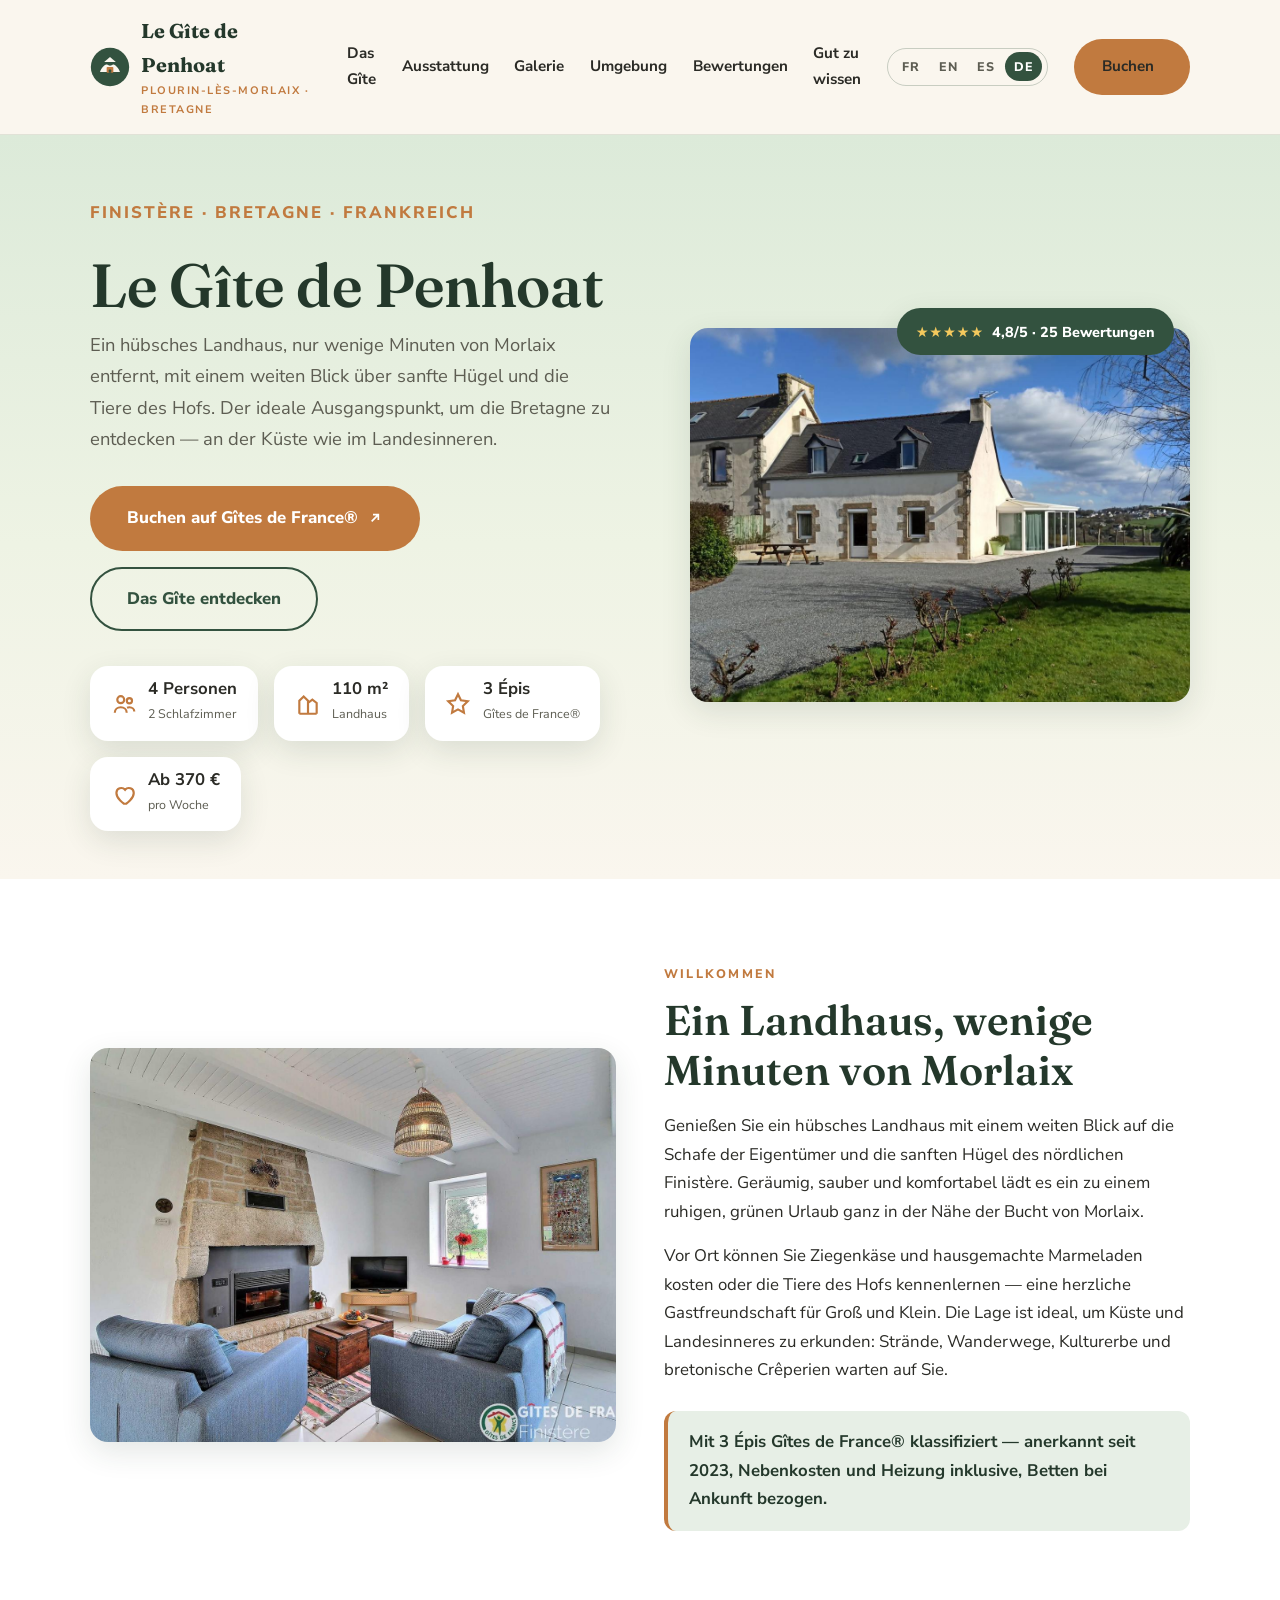
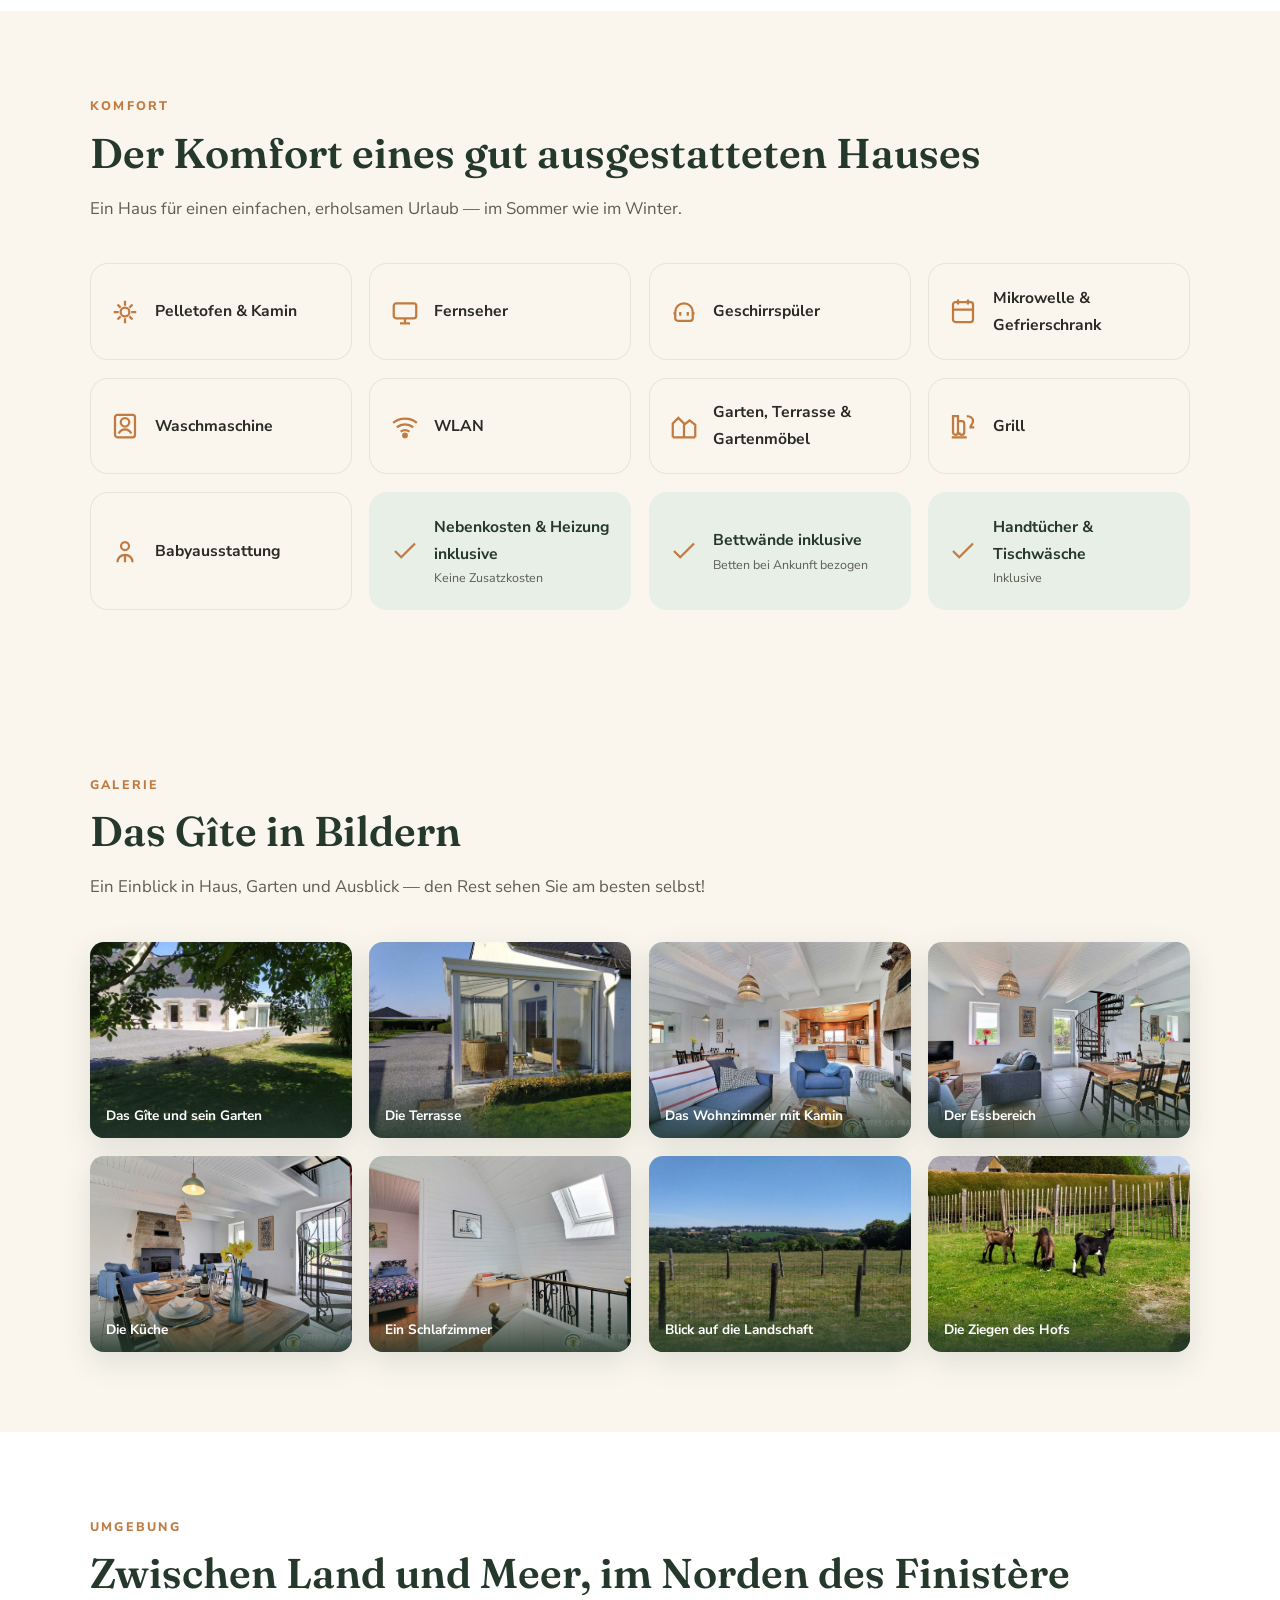
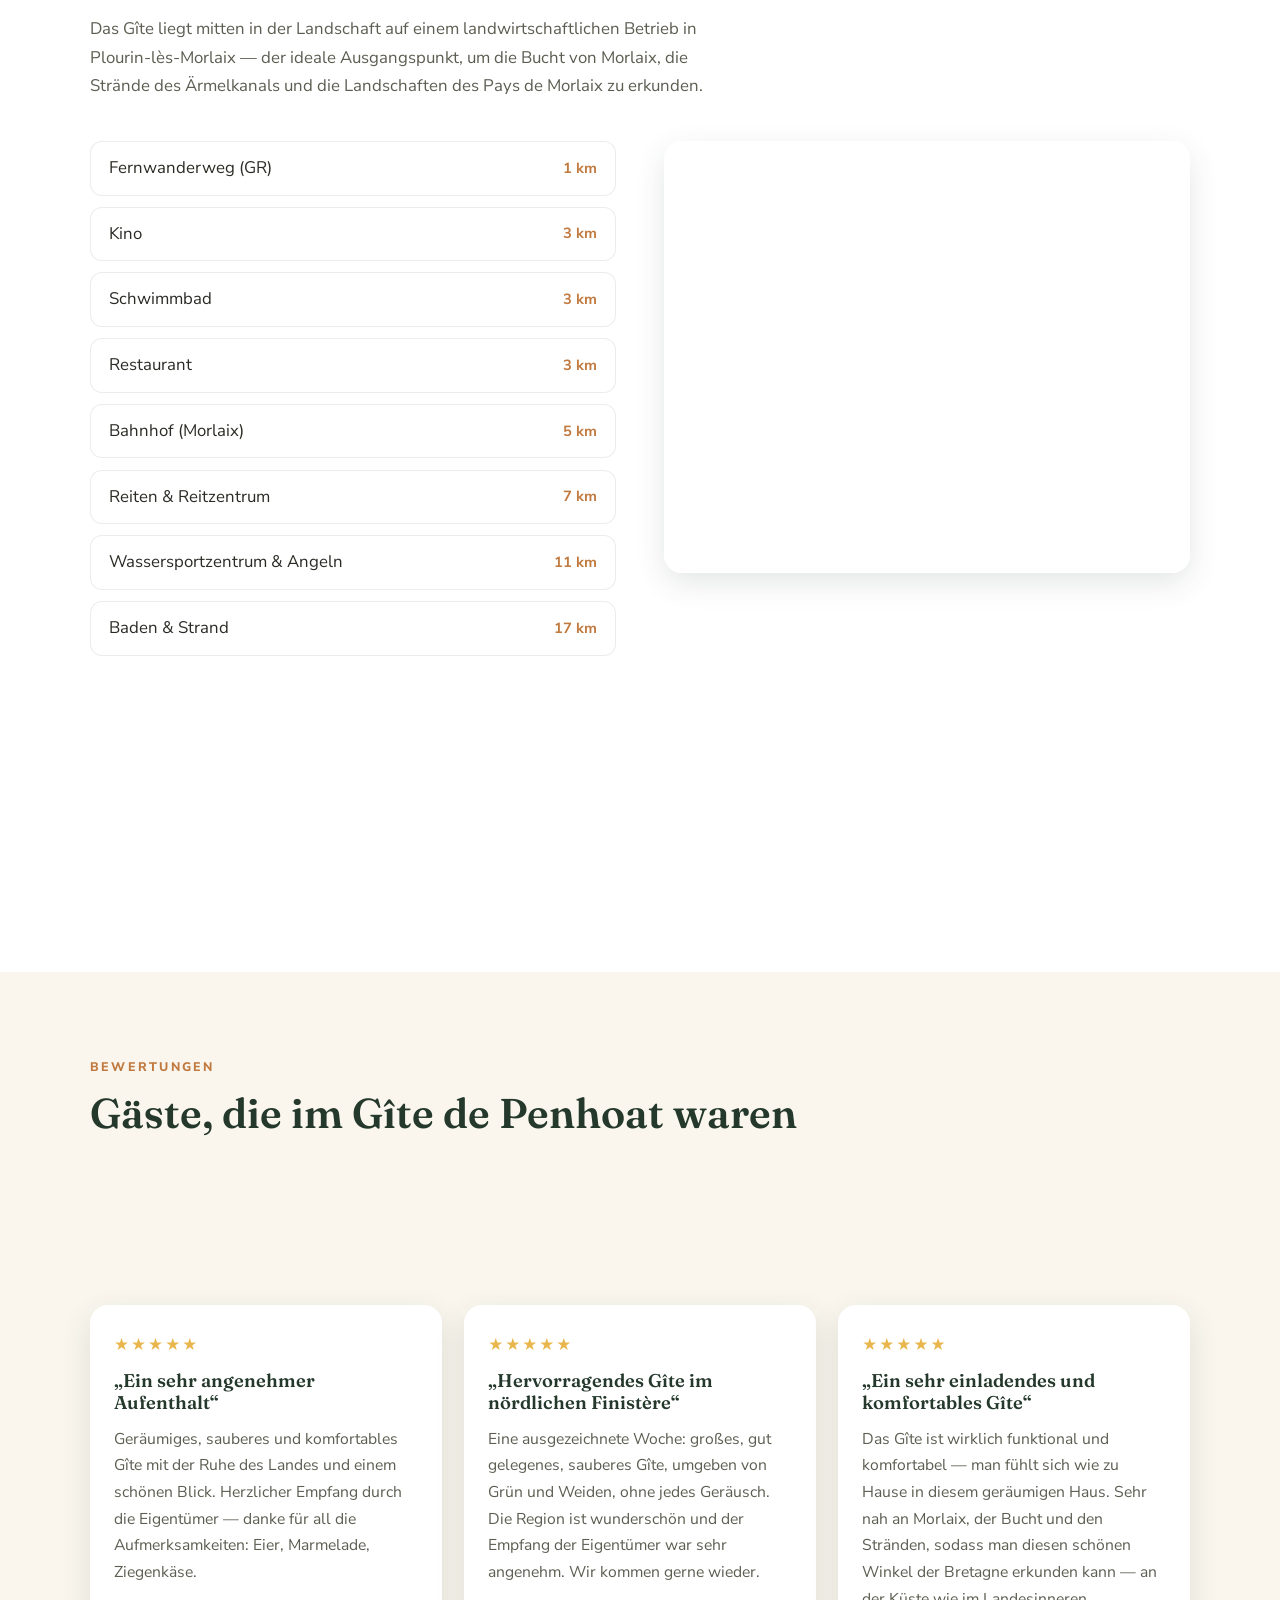
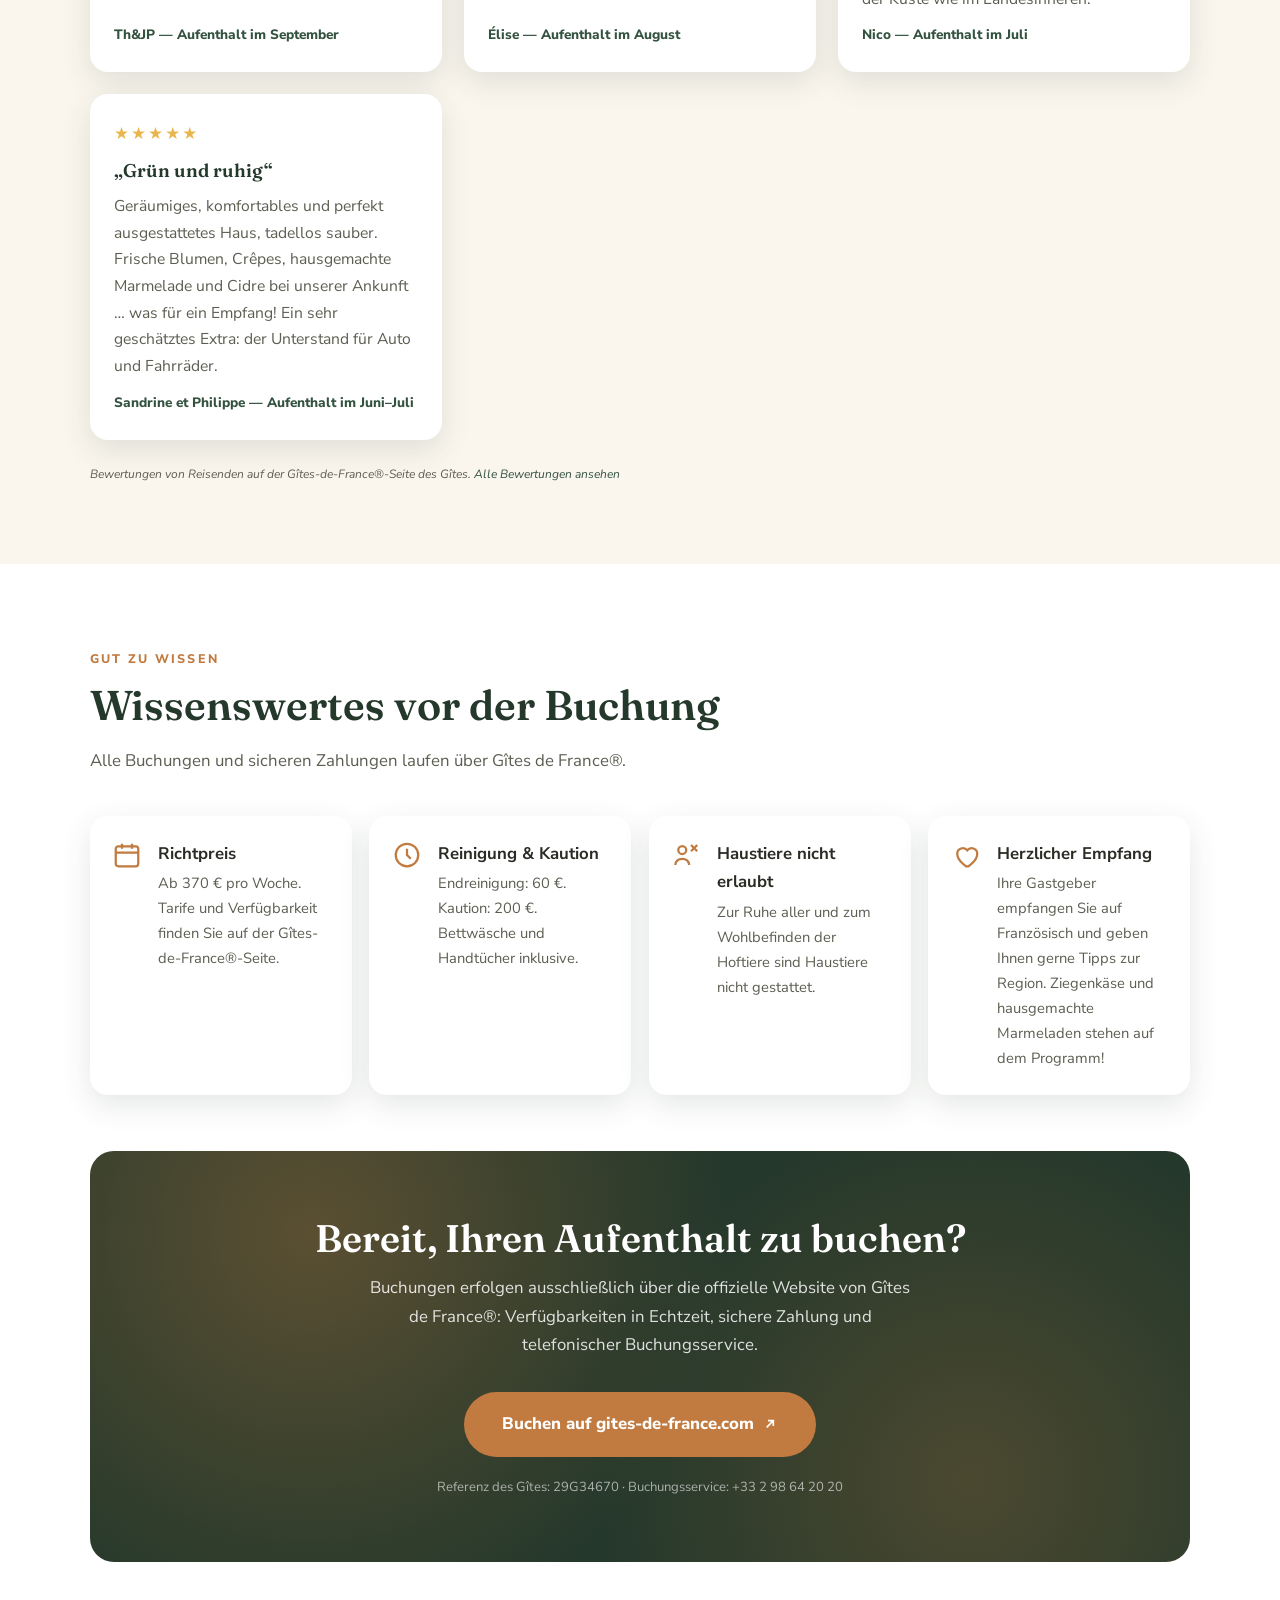
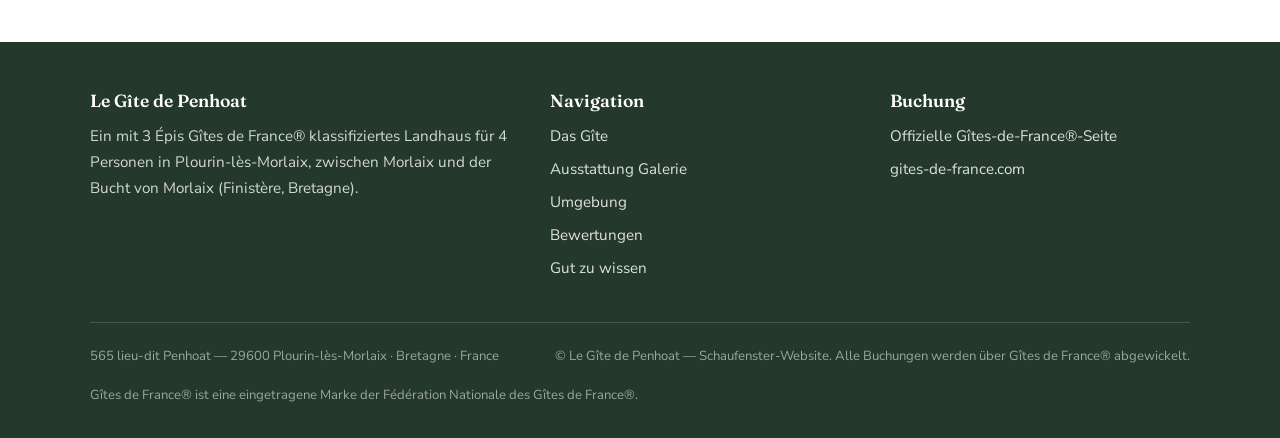
==== commit 65a14d8e: "Carte : marqueur positionné aux coordonnées GPS exactes du gîte (48°33'19.9N 3°47'57.2W) Co-authored" ====
--- a/de/index.html
+++ b/de/index.html
@@ -260,7 +260,7 @@
           <div class="map-frame reveal">
             <iframe
               title="Karte: Plourin-lès-Morlaix, Finistère"
-              src="https://www.openstreetmap.org/export/embed.html?bbox=-3.8150%2C48.5450%2C-3.7850%2C48.5650&amp;layer=mapnik&amp;marker=48.5550%2C-3.7995"
+              src="https://www.openstreetmap.org/export/embed.html?bbox=-3.8062%2C48.5505%2C-3.7922%2C48.5605&amp;layer=mapnik&amp;marker=48.555528%2C-3.799222"
               loading="lazy"
               referrerpolicy="no-referrer-when-downgrade"></iframe>
           </div>
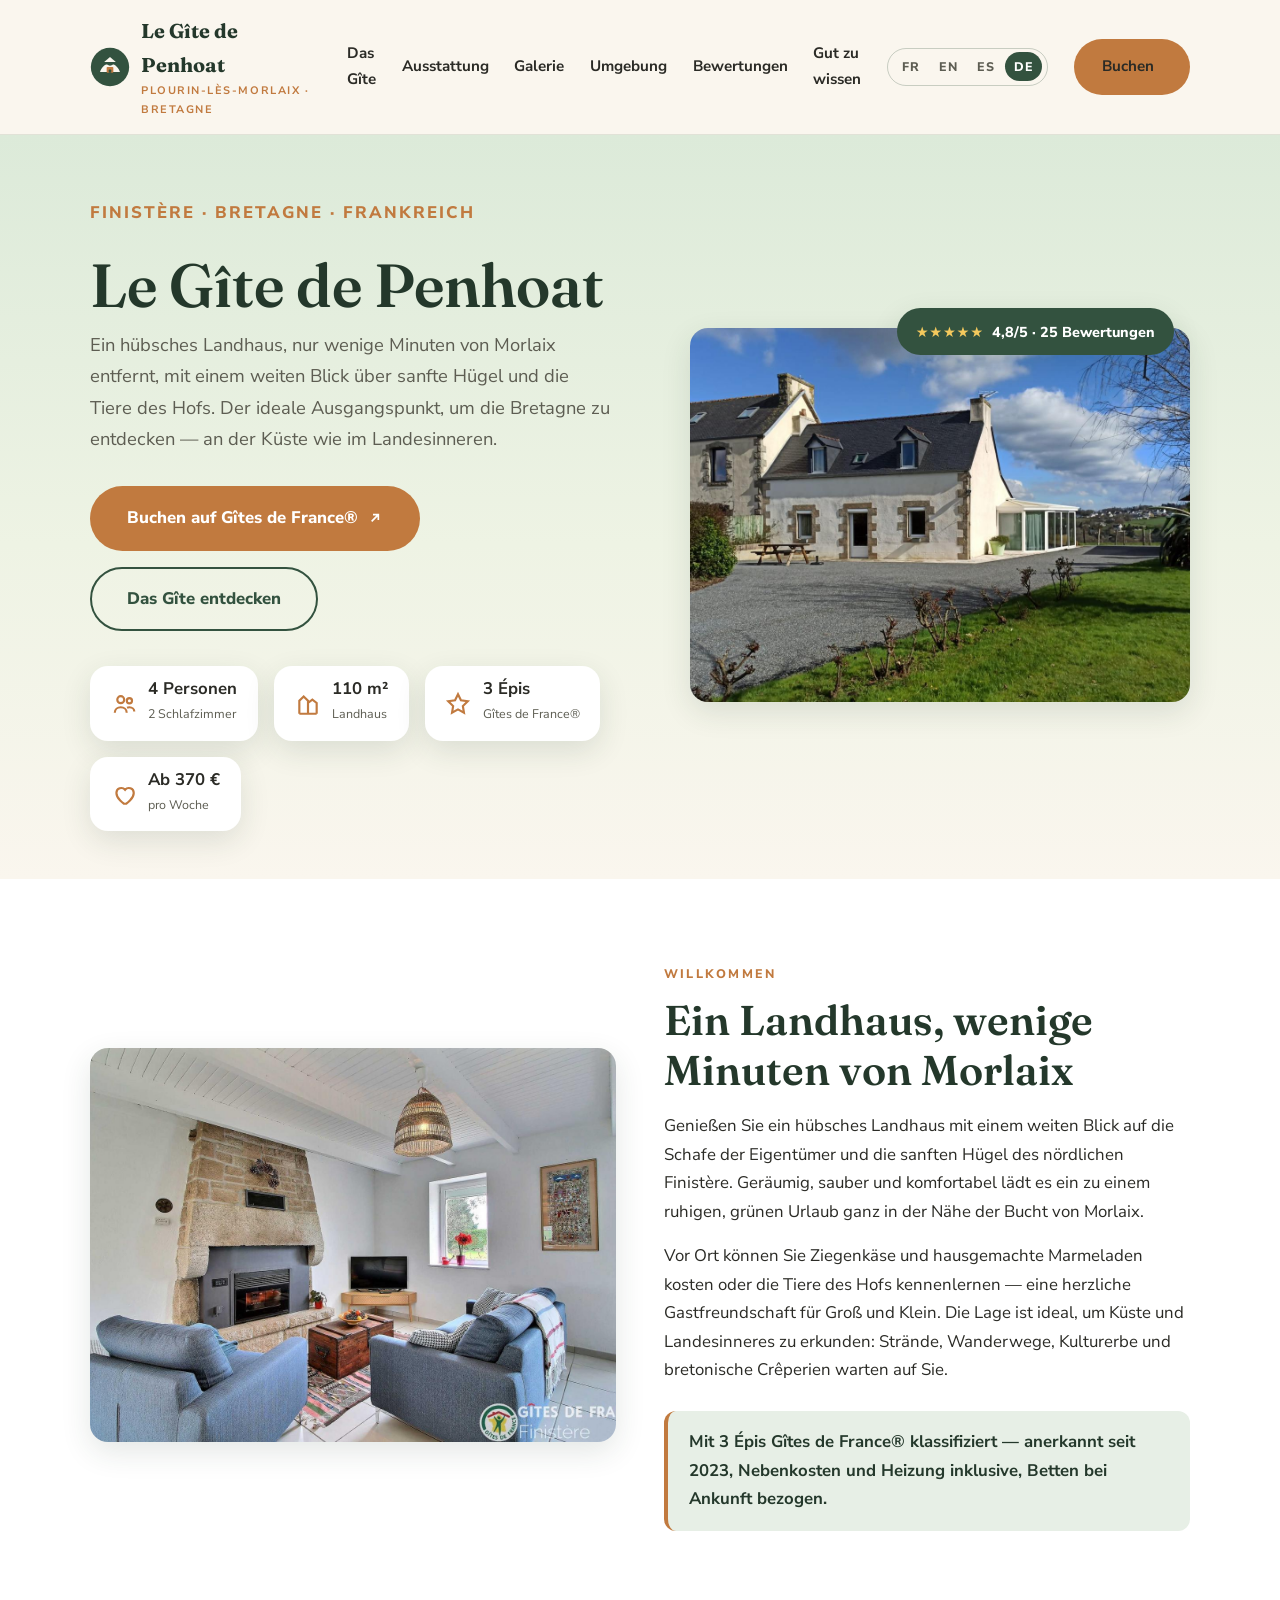
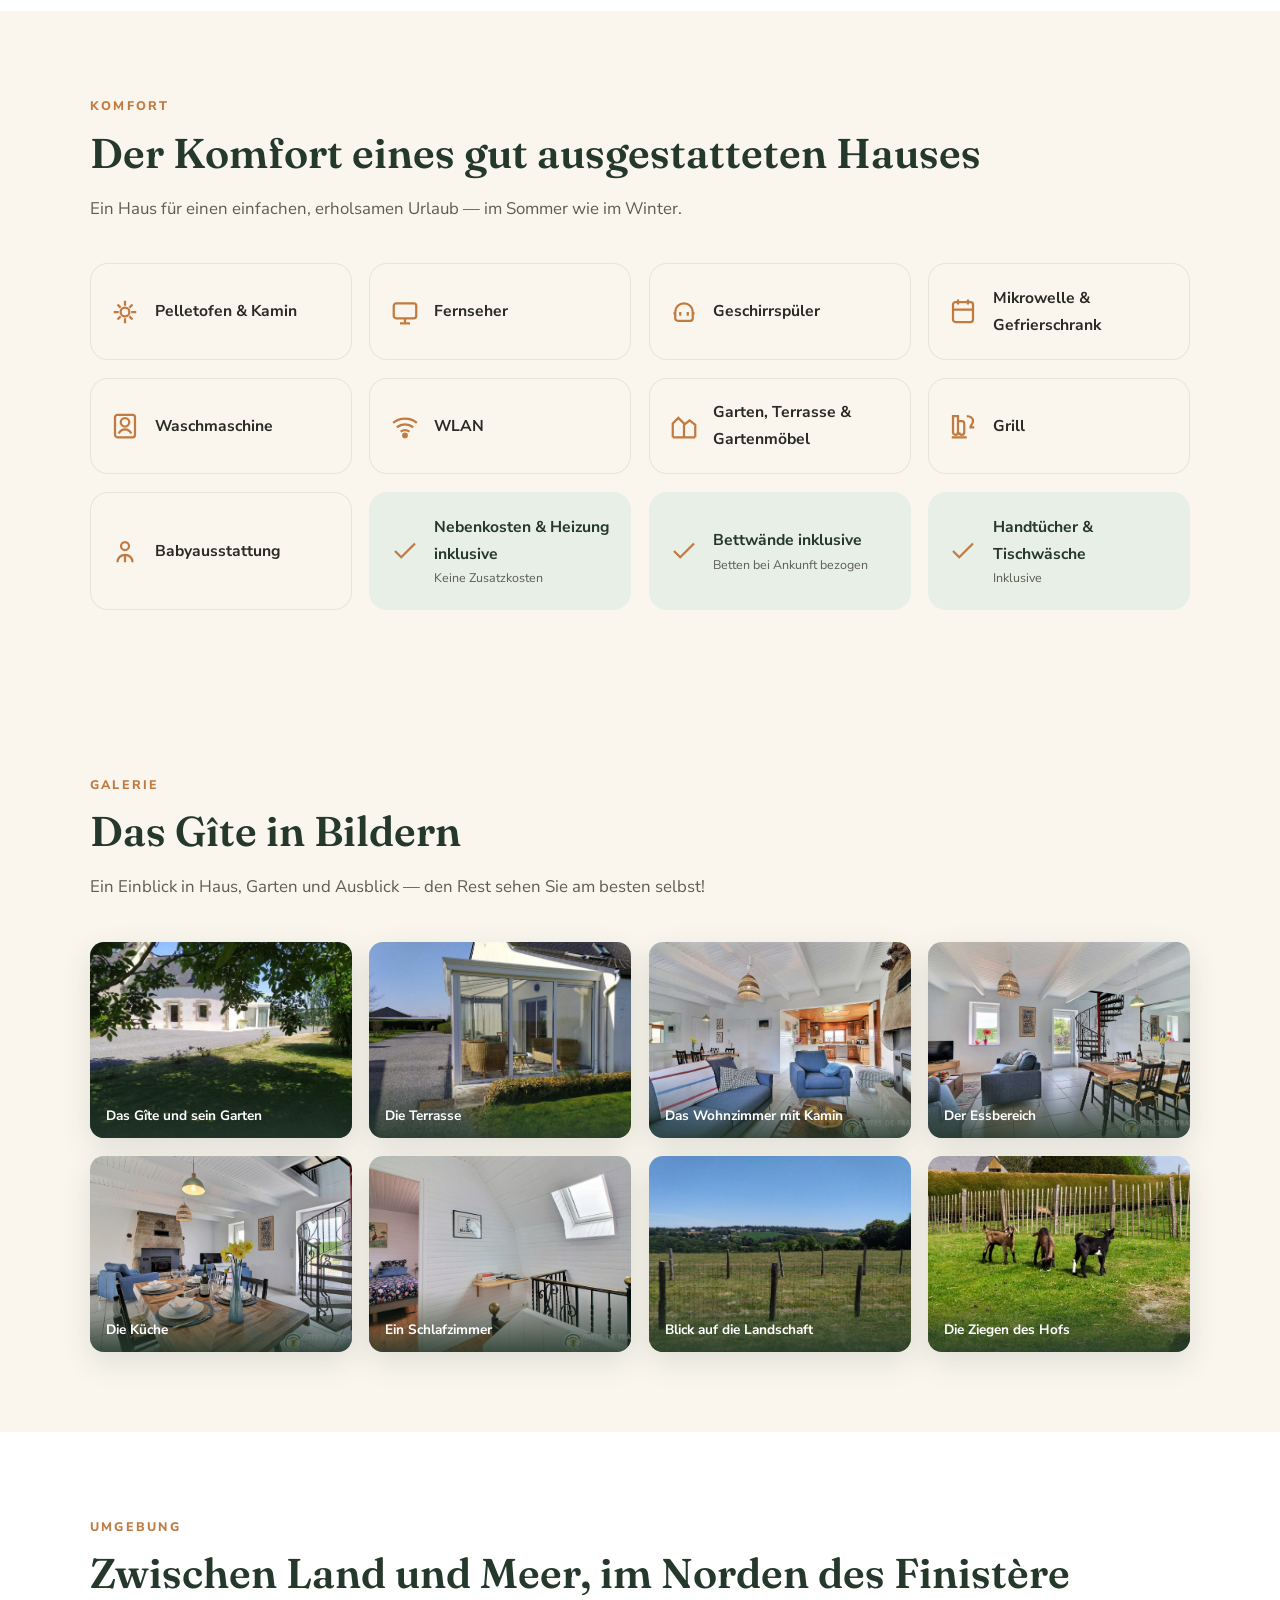
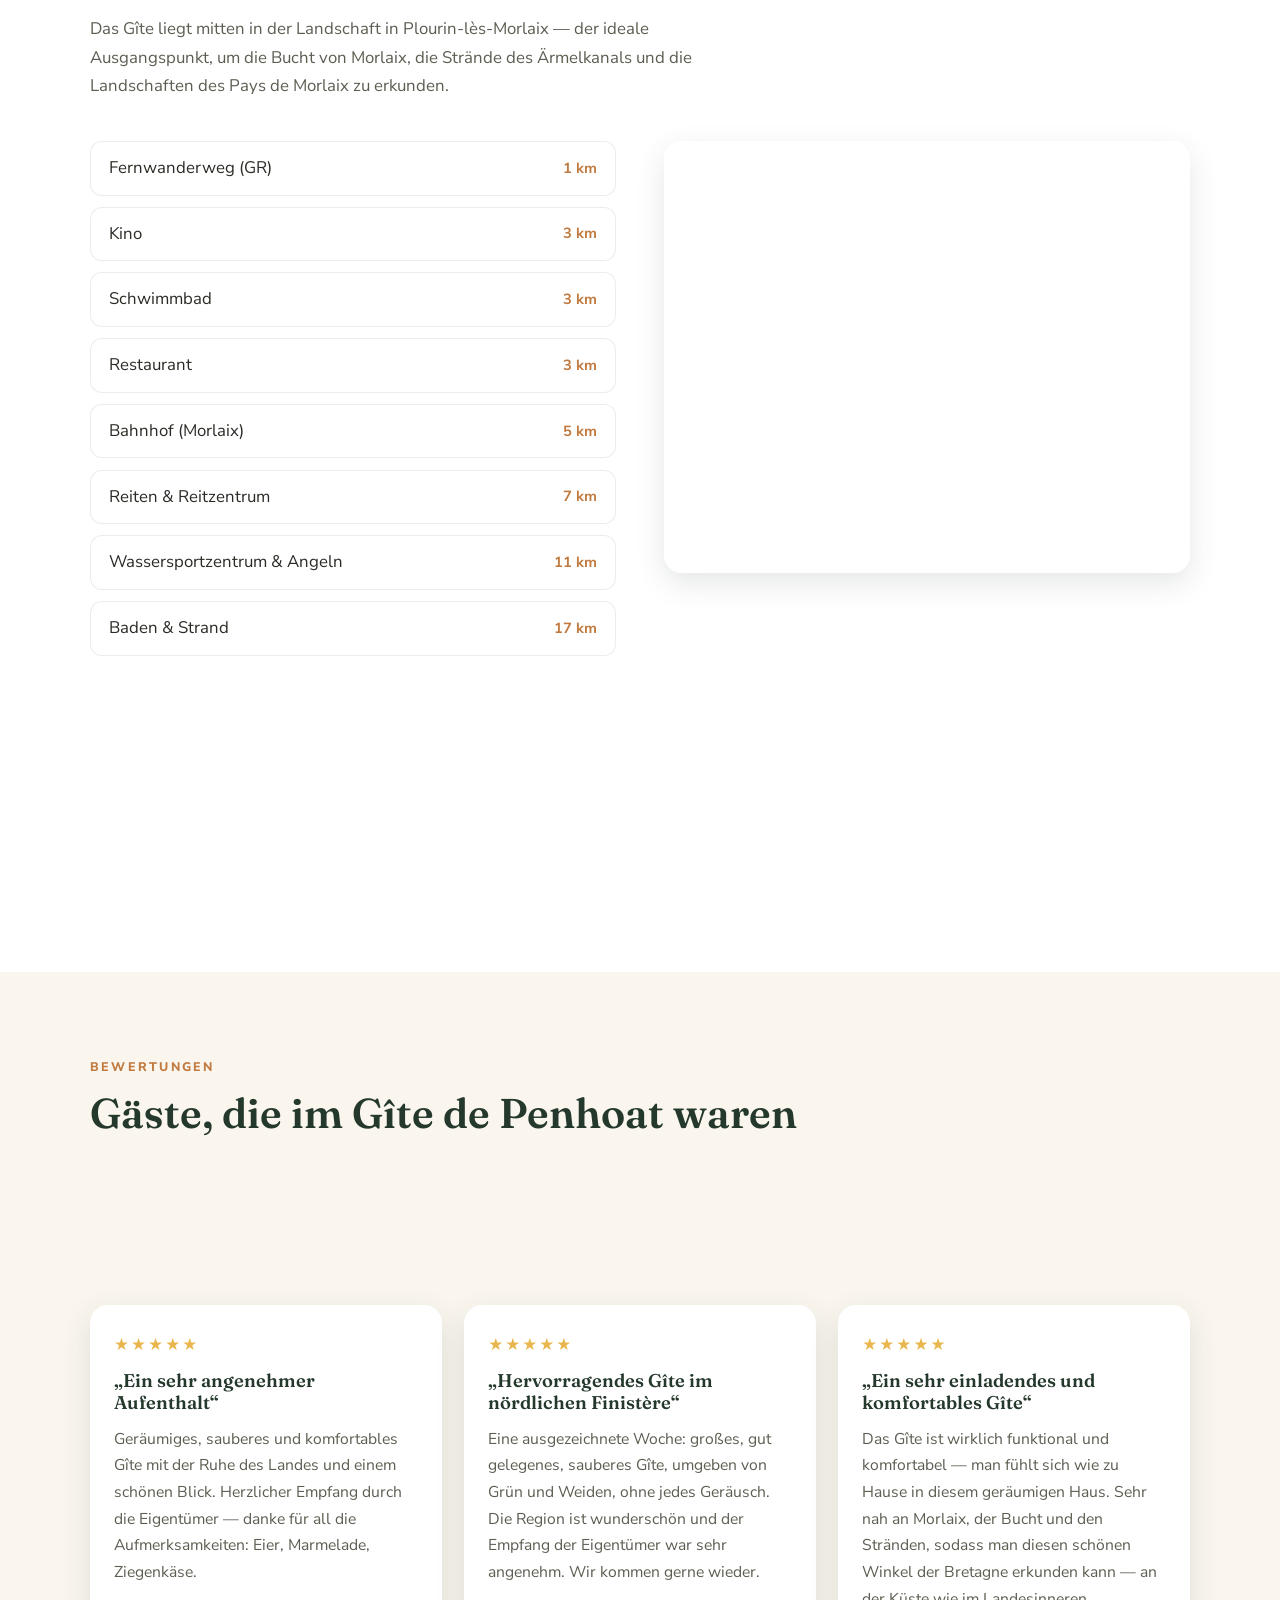
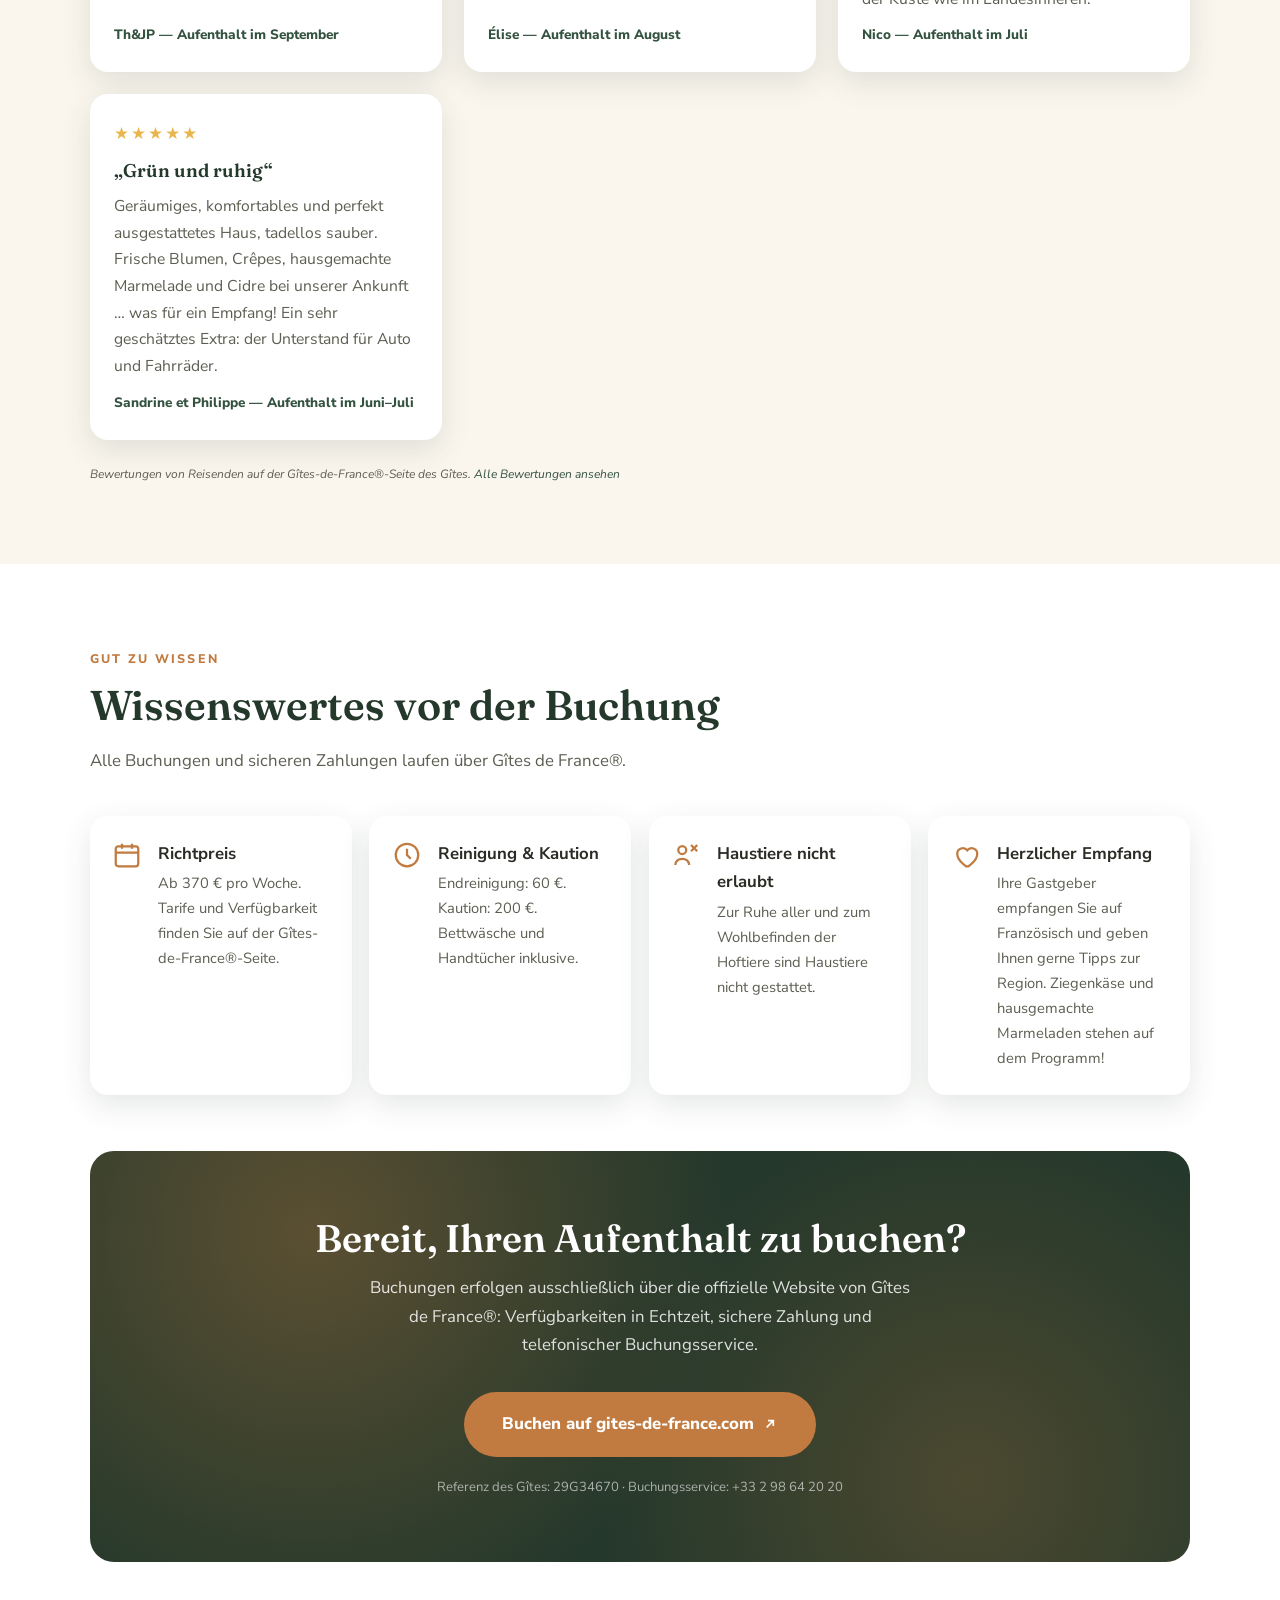
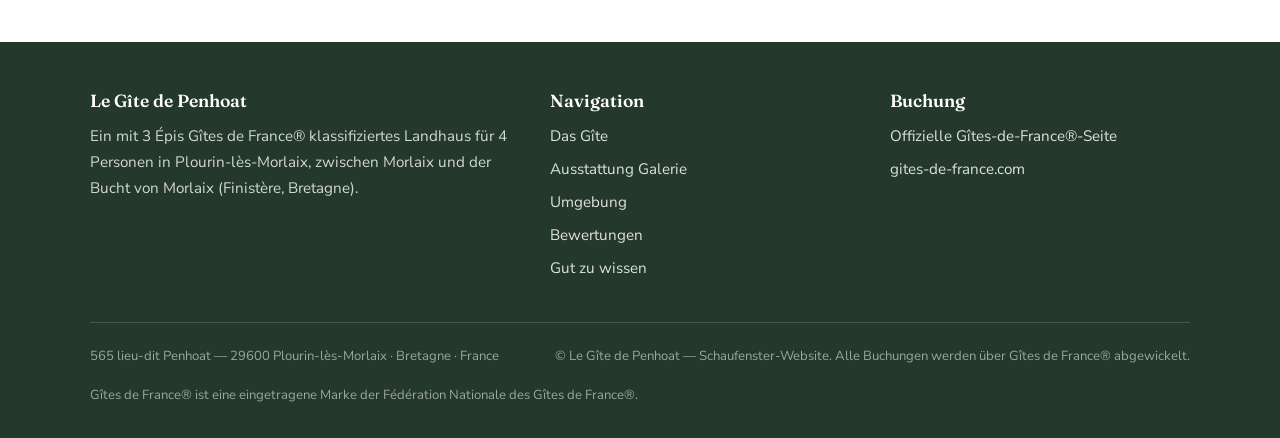
==== commit bc1de045: "Visionneuse : navigation avec flèches clavier et boutons ; retrait mention exploitation agricole Co-" ====
--- a/de/index.html
+++ b/de/index.html
@@ -241,8 +241,7 @@
         <span class="section__eyebrow">Umgebung</span>
         <h2 class="section__title">Zwischen Land und Meer, im Norden des Finistère</h2>
         <p class="section__intro">
-          Das Gîte liegt mitten in der Landschaft auf einem landwirtschaftlichen Betrieb in
-          Plourin-lès-Morlaix — der ideale Ausgangspunkt, um die Bucht von Morlaix, die Strände
+          Das Gîte liegt mitten in der Landschaft in Plourin-lès-Morlaix — der ideale Ausgangspunkt, um die Bucht von Morlaix, die Strände
           des Ärmelkanals und die Landschaften des Pays de Morlaix zu erkunden.
         </p>
 
--- a/assets/css/style.css
+++ b/assets/css/style.css
@@ -1044,3 +1044,52 @@
     grid-template-columns: repeat(2, 1fr);
   }
 }
+
+/* Navigation de la visionneuse */
+.lightbox__nav {
+  position: absolute;
+  top: 50%;
+  transform: translateY(-50%);
+  background: rgba(255, 255, 255, 0.12);
+  border: 2px solid rgba(255, 255, 255, 0.55);
+  color: var(--white);
+  font-size: 1.5rem;
+  font-weight: 800;
+  line-height: 1;
+  border-radius: 999px;
+  width: 52px;
+  height: 52px;
+  cursor: pointer;
+  transition: background 0.2s;
+}
+
+.lightbox__nav:hover {
+  background: rgba(255, 255, 255, 0.28);
+}
+
+.lightbox__nav--prev {
+  left: 1.2rem;
+}
+
+.lightbox__nav--next {
+  right: 1.2rem;
+}
+
+.lightbox__counter {
+  position: absolute;
+  top: 1.6rem;
+  left: 1.6rem;
+  color: rgba(255, 255, 255, 0.85);
+  font-weight: 800;
+  font-size: 0.95rem;
+}
+
+@media (max-width: 600px) {
+  .lightbox__nav {
+    width: 42px;
+    height: 42px;
+    font-size: 1.15rem;
+  }
+  .lightbox__nav--prev { left: 0.6rem; }
+  .lightbox__nav--next { right: 0.6rem; }
+}
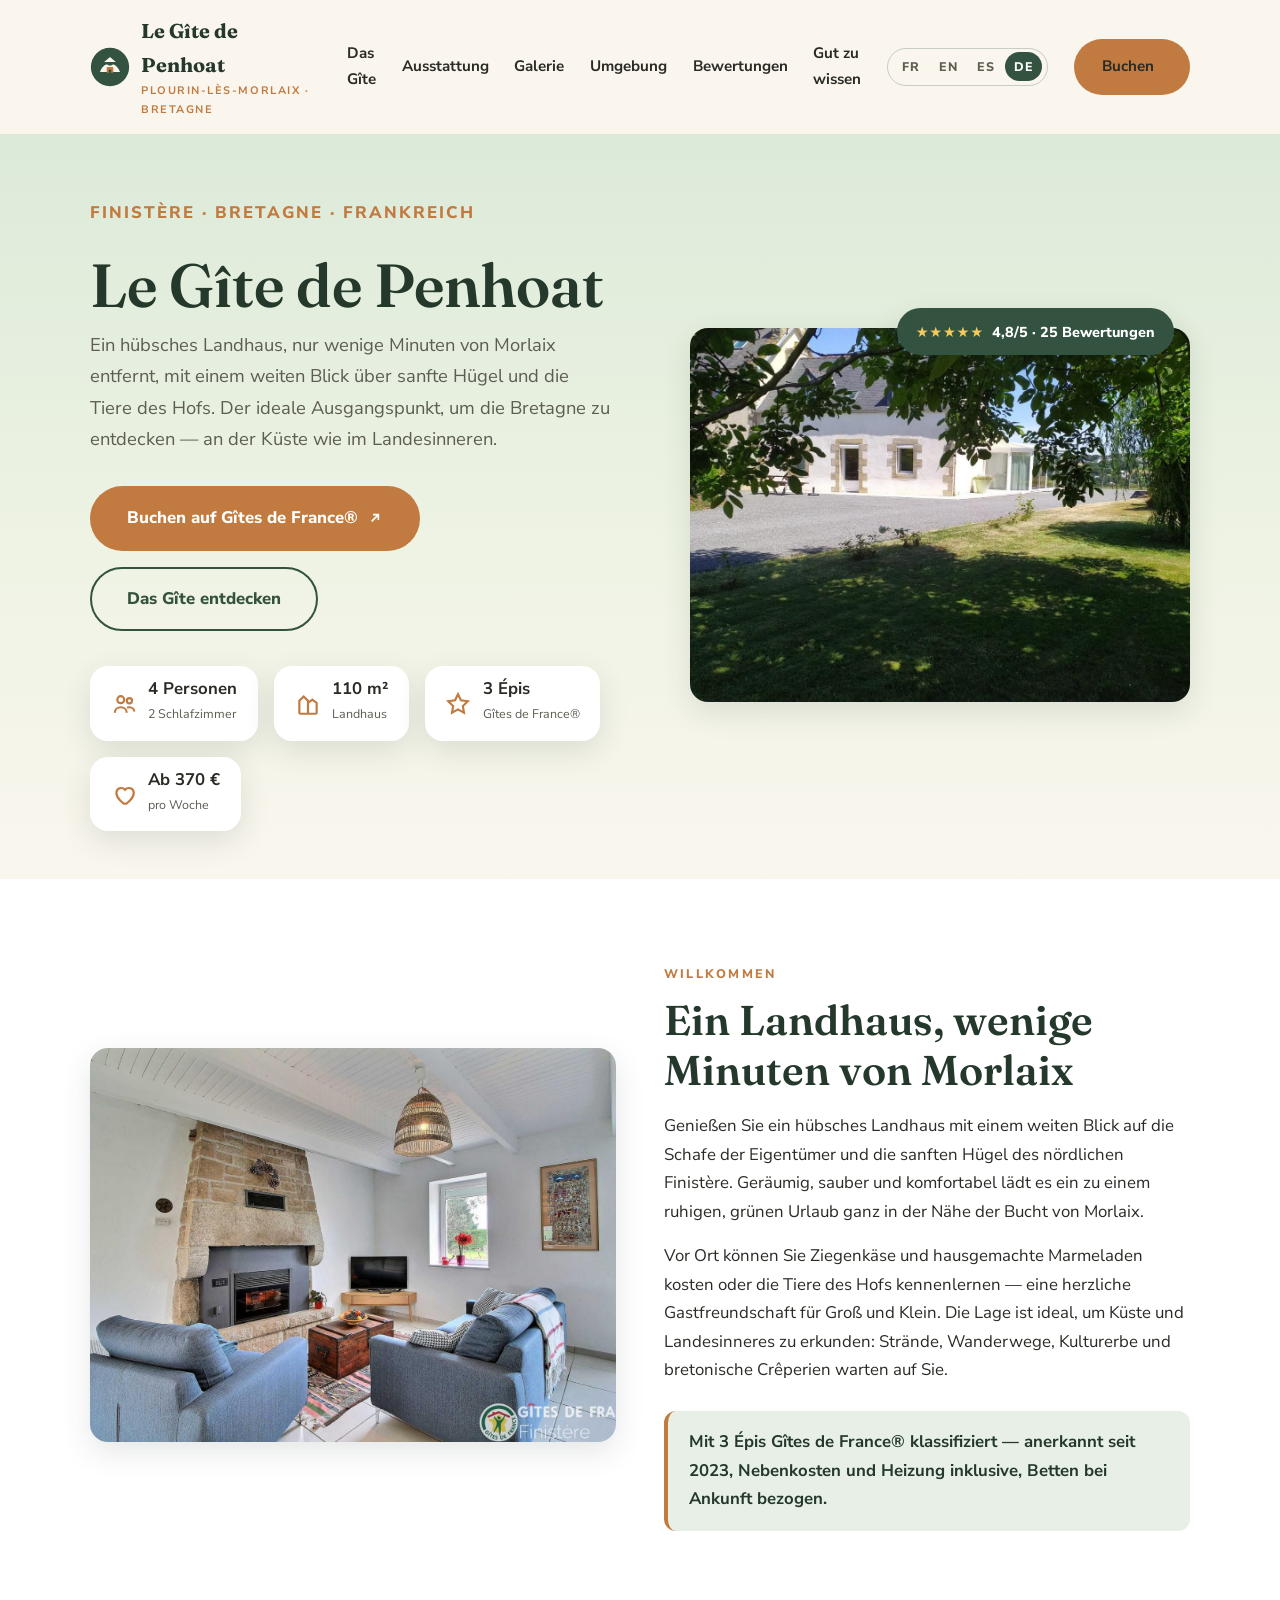
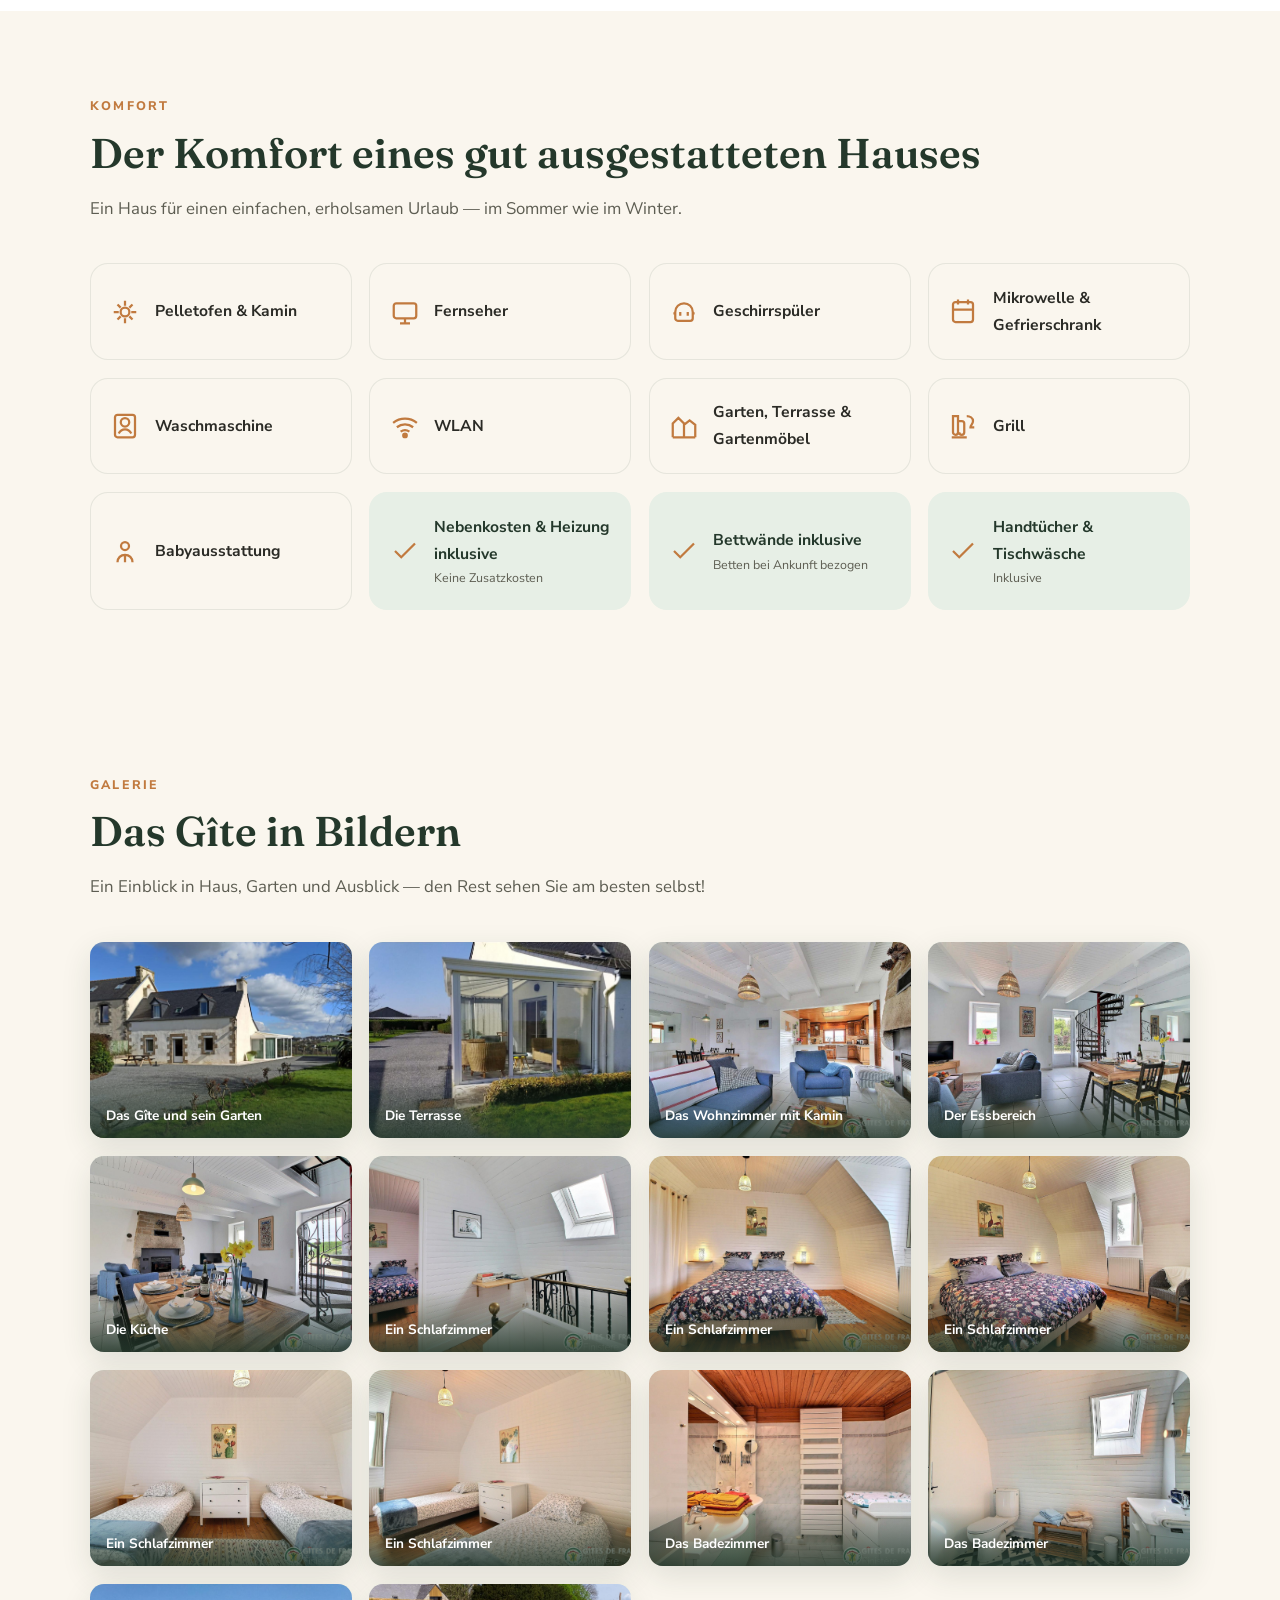
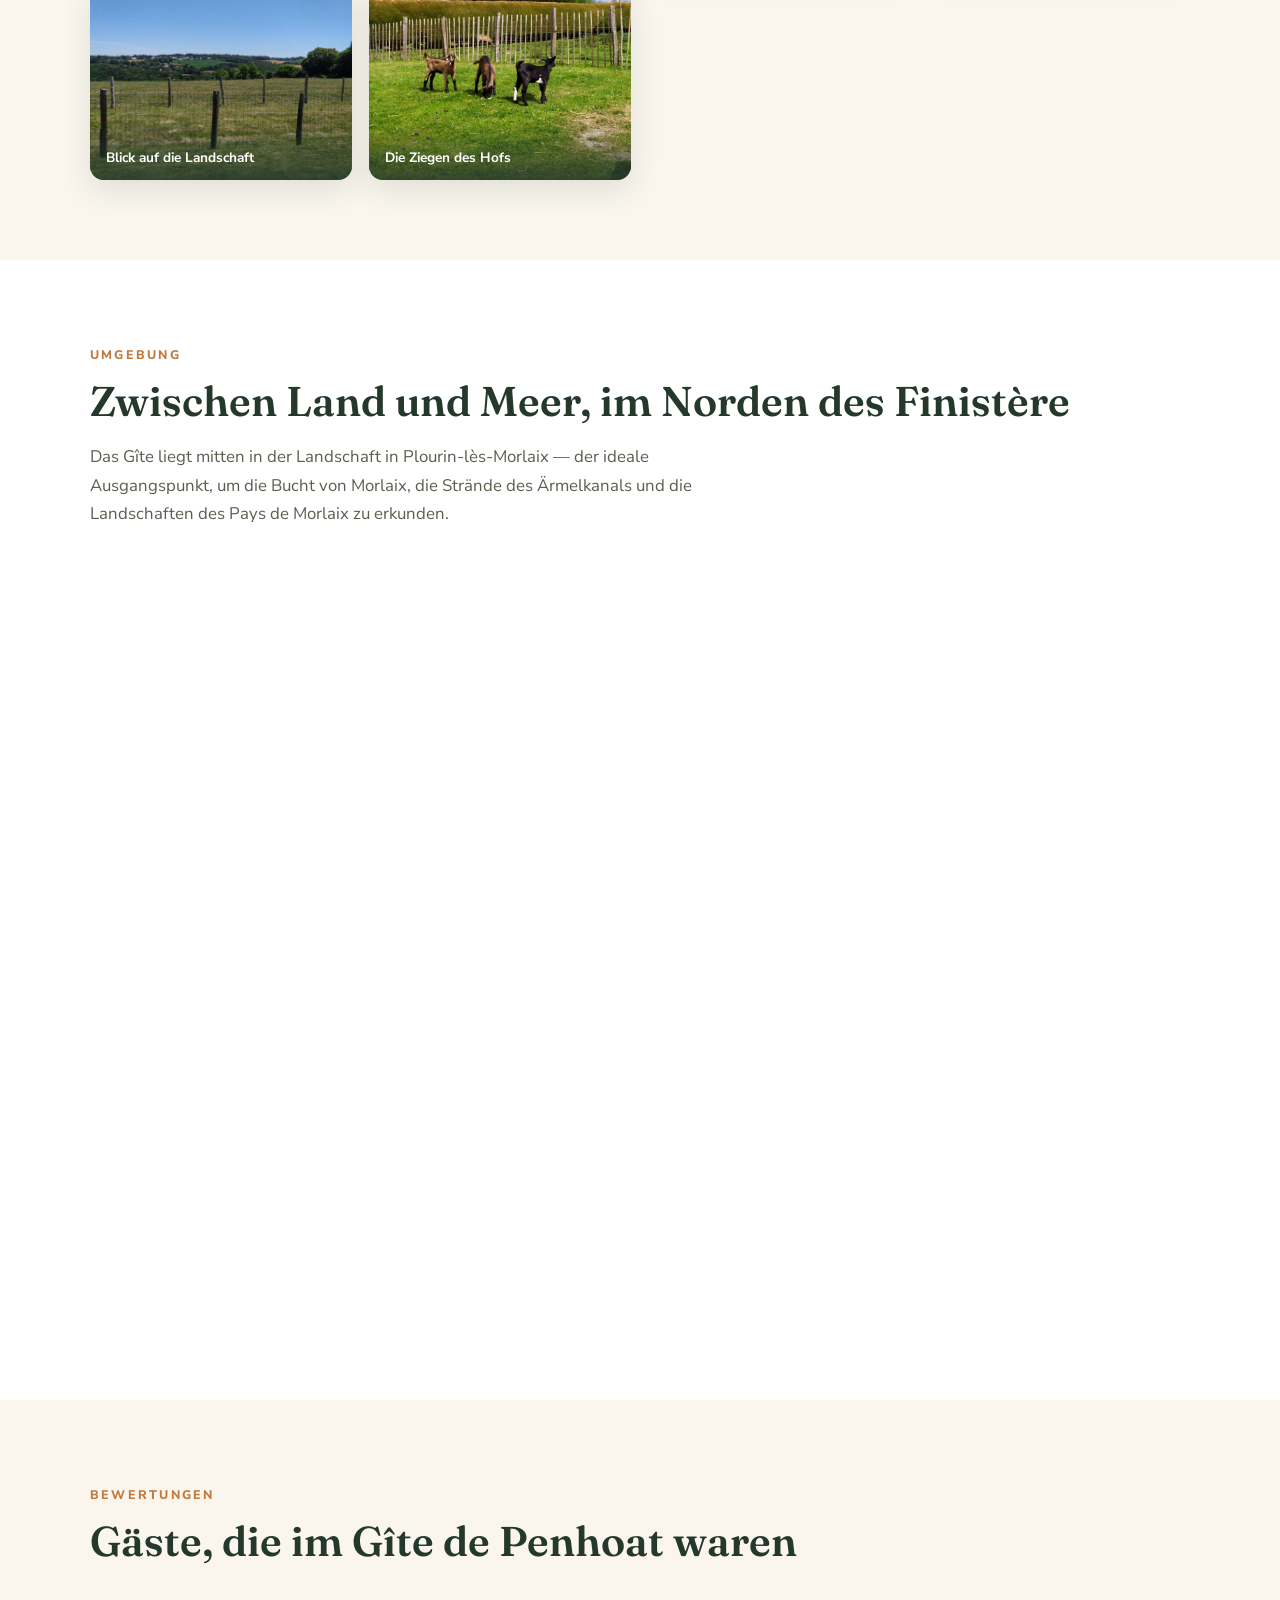
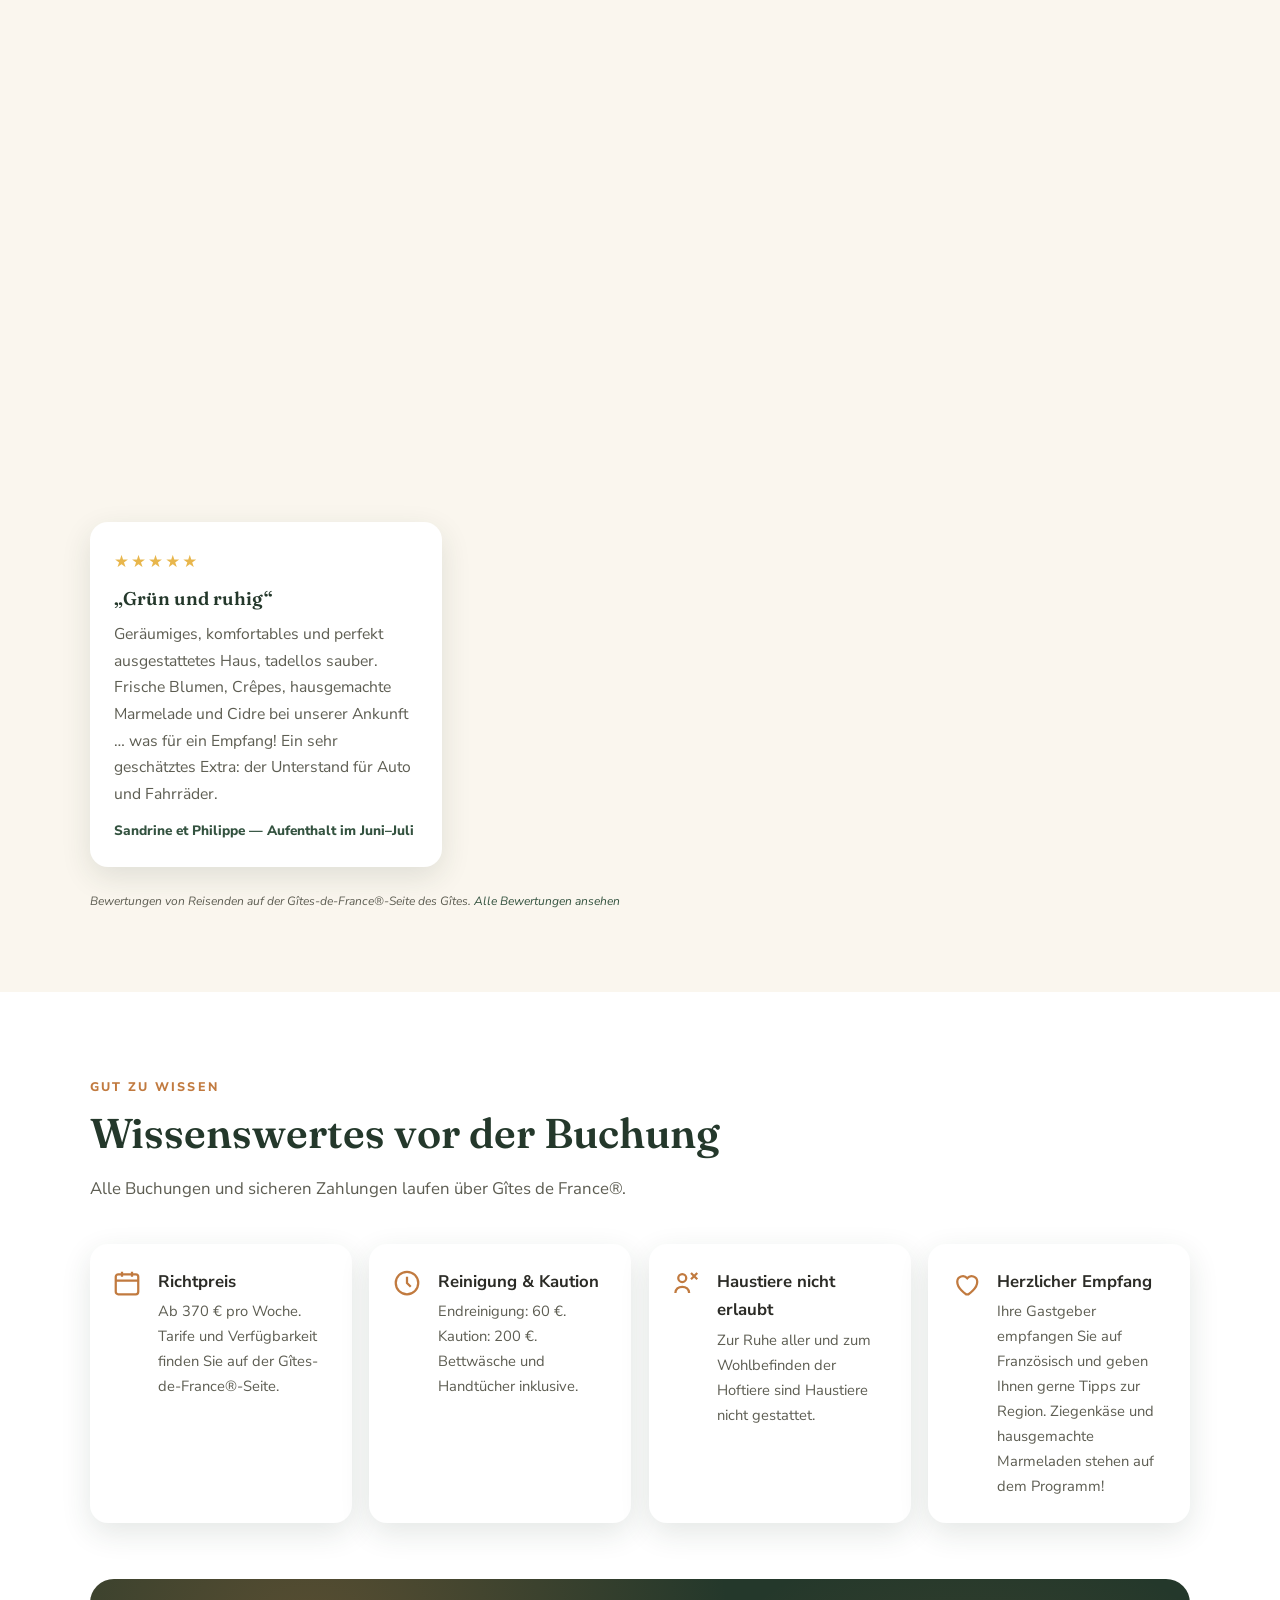
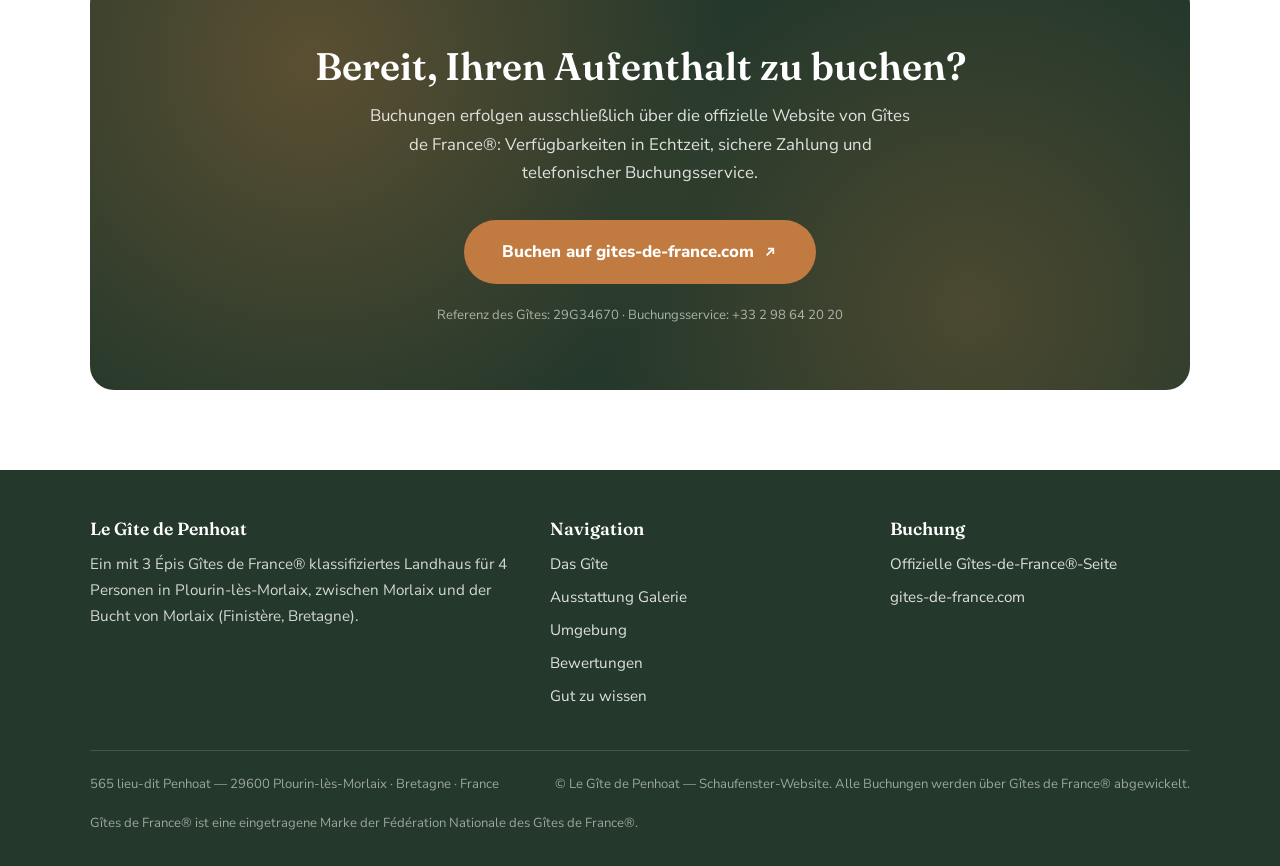
==== commit 44d9d8d1: "Galerie élargie (14 photos : chambres et salles de bain) et photo principale remplacée par le gîte e" ====
--- a/de/index.html
+++ b/de/index.html
@@ -97,7 +97,7 @@
 
         <div class="hero__visual">
           <div class="hero__badge"><span class="stars">★★★★★</span> 4,8/5 · 25 Bewertungen</div>
-          <img class="hero-photo" src="../assets/img/445331-2_29G34670_da28d4f0a7532b4d40dcc97918d48cba.jpg" alt="Le Gîte de Penhoat, Landhaus mit Garten in Plourin-lès-Morlaix">
+          <img class="hero-photo" src="../assets/img/445331-1_29G34670_a1877a1d95632f9aefab406850487352.jpg" alt="Le Gîte de Penhoat, Landhaus mit Garten in Plourin-lès-Morlaix">
         </div>
       </div>
     </section>
@@ -200,7 +200,7 @@
         <p class="section__intro">Ein Einblick in Haus, Garten und Ausblick — den Rest sehen Sie am besten selbst!</p>
         <div class="gallery">
           <figure class="gallery__item reveal">
-            <img src="../assets/img/445331-1_29G34670_a1877a1d95632f9aefab406850487352.jpg" loading="lazy" alt="Das Gîte und sein Garten">
+            <img src="../assets/img/445331-2_29G34670_da28d4f0a7532b4d40dcc97918d48cba.jpg" loading="lazy" alt="Das Gîte und sein Garten">
             <figcaption>Das Gîte und sein Garten</figcaption>
           </figure>
           <figure class="gallery__item reveal">
@@ -222,6 +222,30 @@
           <figure class="gallery__item reveal">
             <img src="../assets/img/445331-14_29G34670_b9786c7bd0013a84ef10a09757c6bcb8.jpg" loading="lazy" alt="Ein Schlafzimmer">
             <figcaption>Ein Schlafzimmer</figcaption>
+          </figure>
+          <figure class="gallery__item reveal">
+            <img src="../assets/img/445331-15_29G34670_1e03e9a22f0e5697ab7eda43cec6d038.jpg" loading="lazy" alt="Ein Schlafzimmer">
+            <figcaption>Ein Schlafzimmer</figcaption>
+          </figure>
+          <figure class="gallery__item reveal">
+            <img src="../assets/img/445331-16_29G34670_568c3ac12731eb76797459ec7dfb73cf.jpg" loading="lazy" alt="Ein Schlafzimmer">
+            <figcaption>Ein Schlafzimmer</figcaption>
+          </figure>
+          <figure class="gallery__item reveal">
+            <img src="../assets/img/445331-18_29G34670_19d5291e33ceb8896a63a41d432e37ff.jpg" loading="lazy" alt="Ein Schlafzimmer">
+            <figcaption>Ein Schlafzimmer</figcaption>
+          </figure>
+          <figure class="gallery__item reveal">
+            <img src="../assets/img/445331-19_29G34670_880293424aead9f3c84e0905d61178b4.jpg" loading="lazy" alt="Ein Schlafzimmer">
+            <figcaption>Ein Schlafzimmer</figcaption>
+          </figure>
+          <figure class="gallery__item reveal">
+            <img src="../assets/img/445331-13_29G34670_a7401d60c7ffd1bef7b037bb3b6a6e87.jpg" loading="lazy" alt="Das Badezimmer">
+            <figcaption>Das Badezimmer</figcaption>
+          </figure>
+          <figure class="gallery__item reveal">
+            <img src="../assets/img/445331-17_29G34670_644e4f74867e7bfef6c792153294c2b8.jpg" loading="lazy" alt="Das Badezimmer">
+            <figcaption>Das Badezimmer</figcaption>
           </figure>
           <figure class="gallery__item reveal">
             <img src="../assets/img/445331-6_29G34670_59c07fe735e6522c13b8f55d4693563a.jpg" loading="lazy" alt="Blick auf die Landschaft">
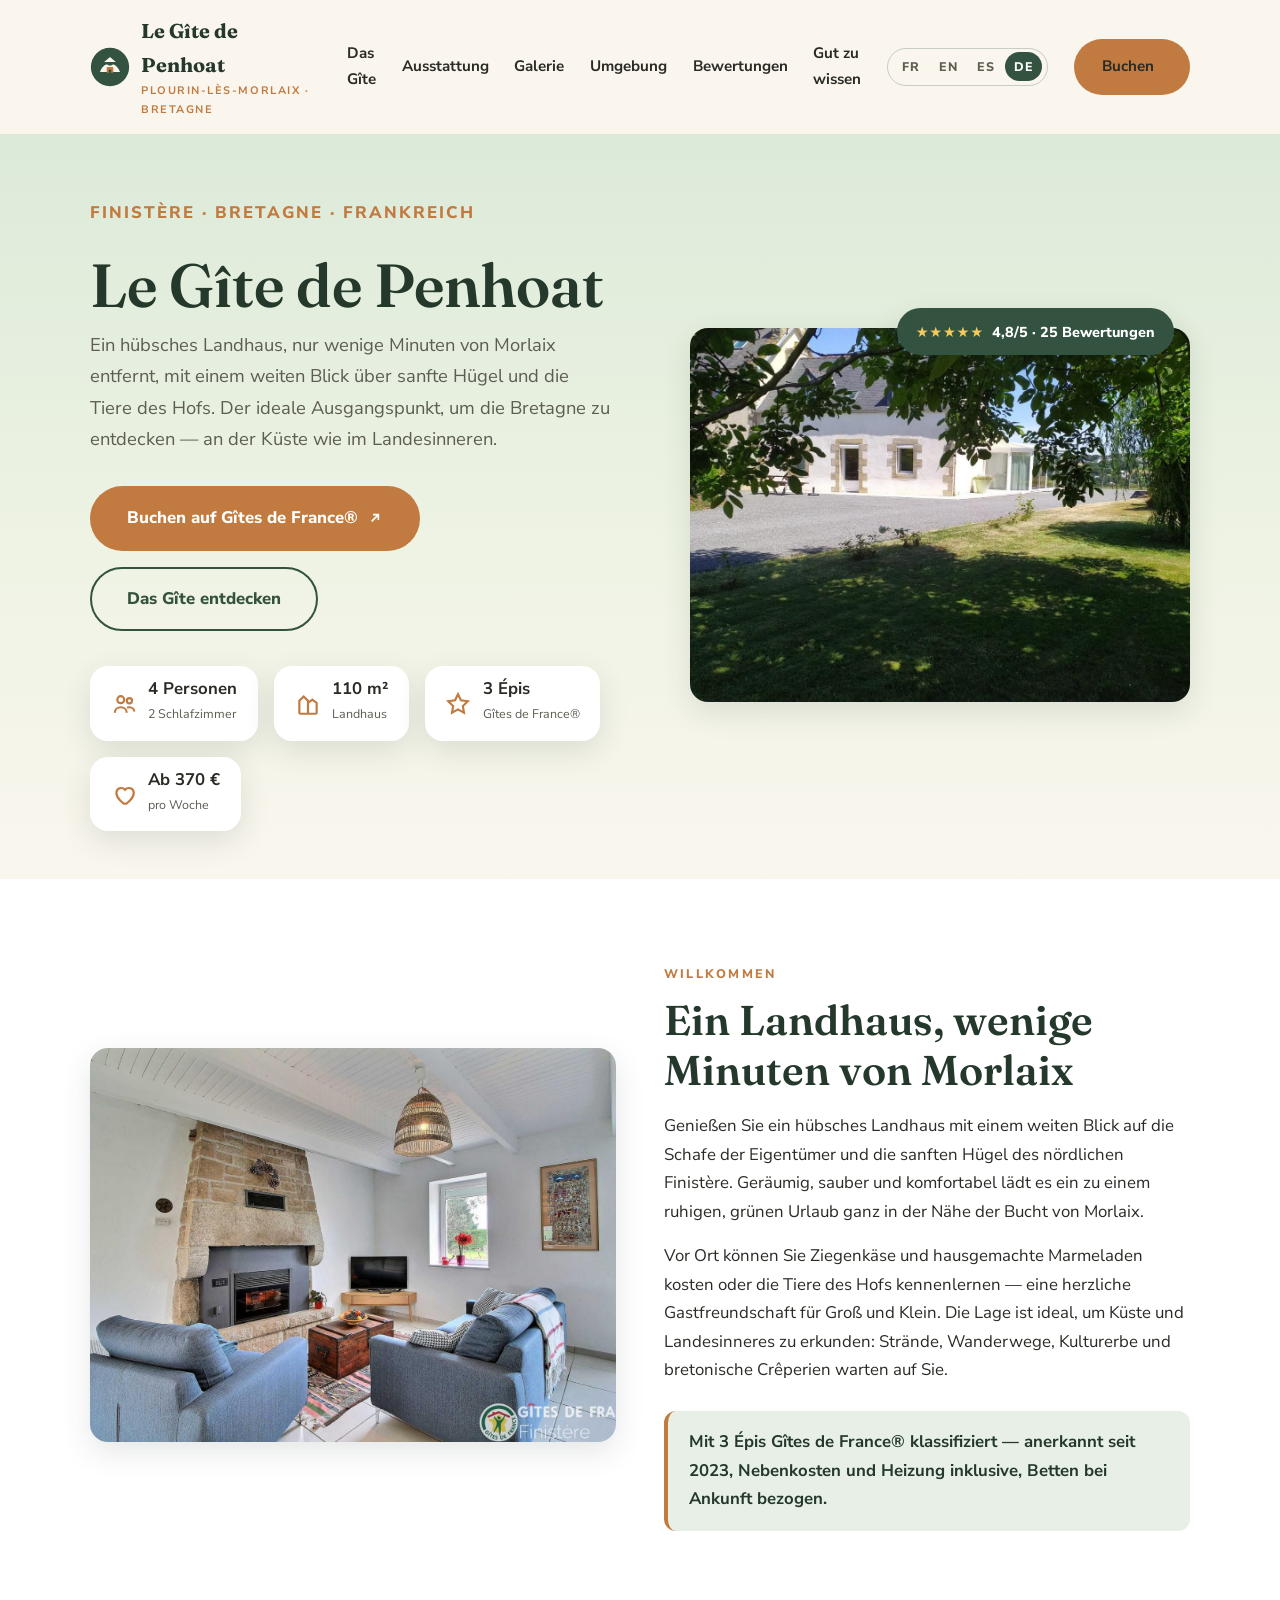
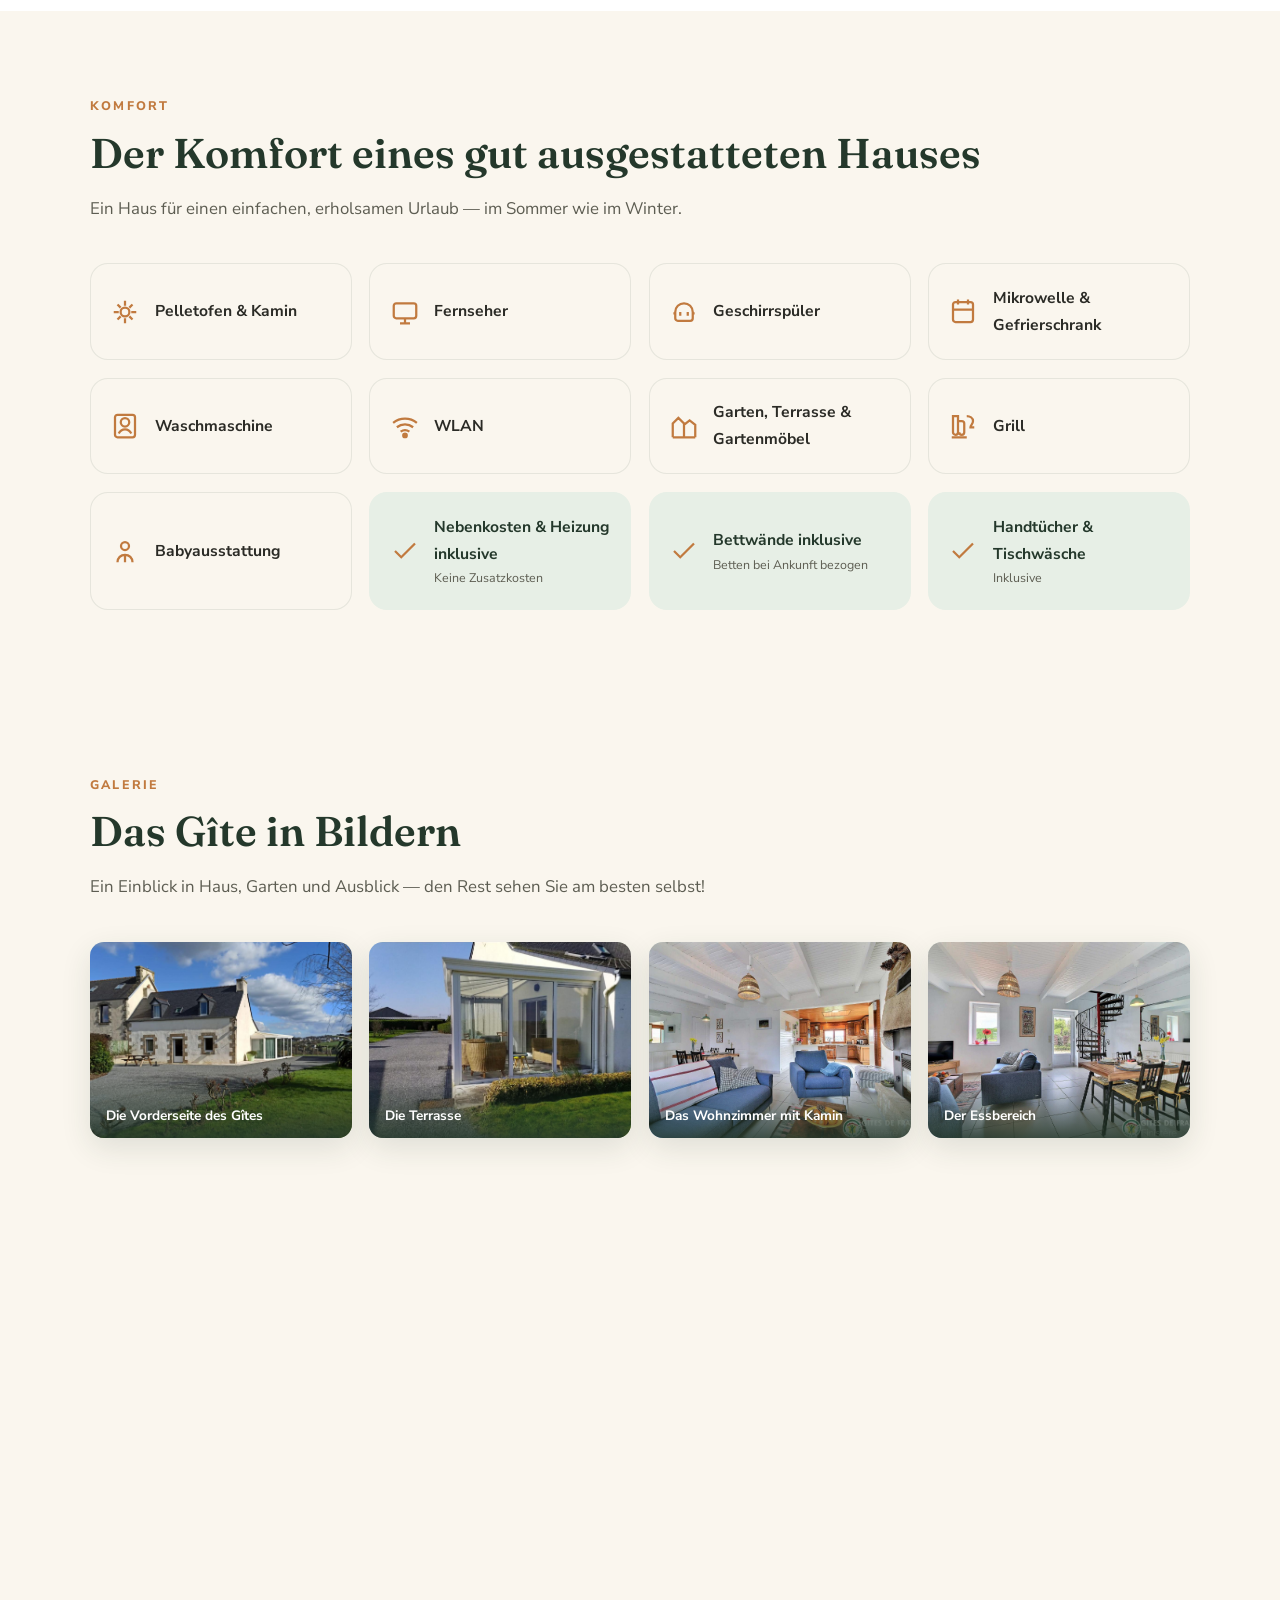
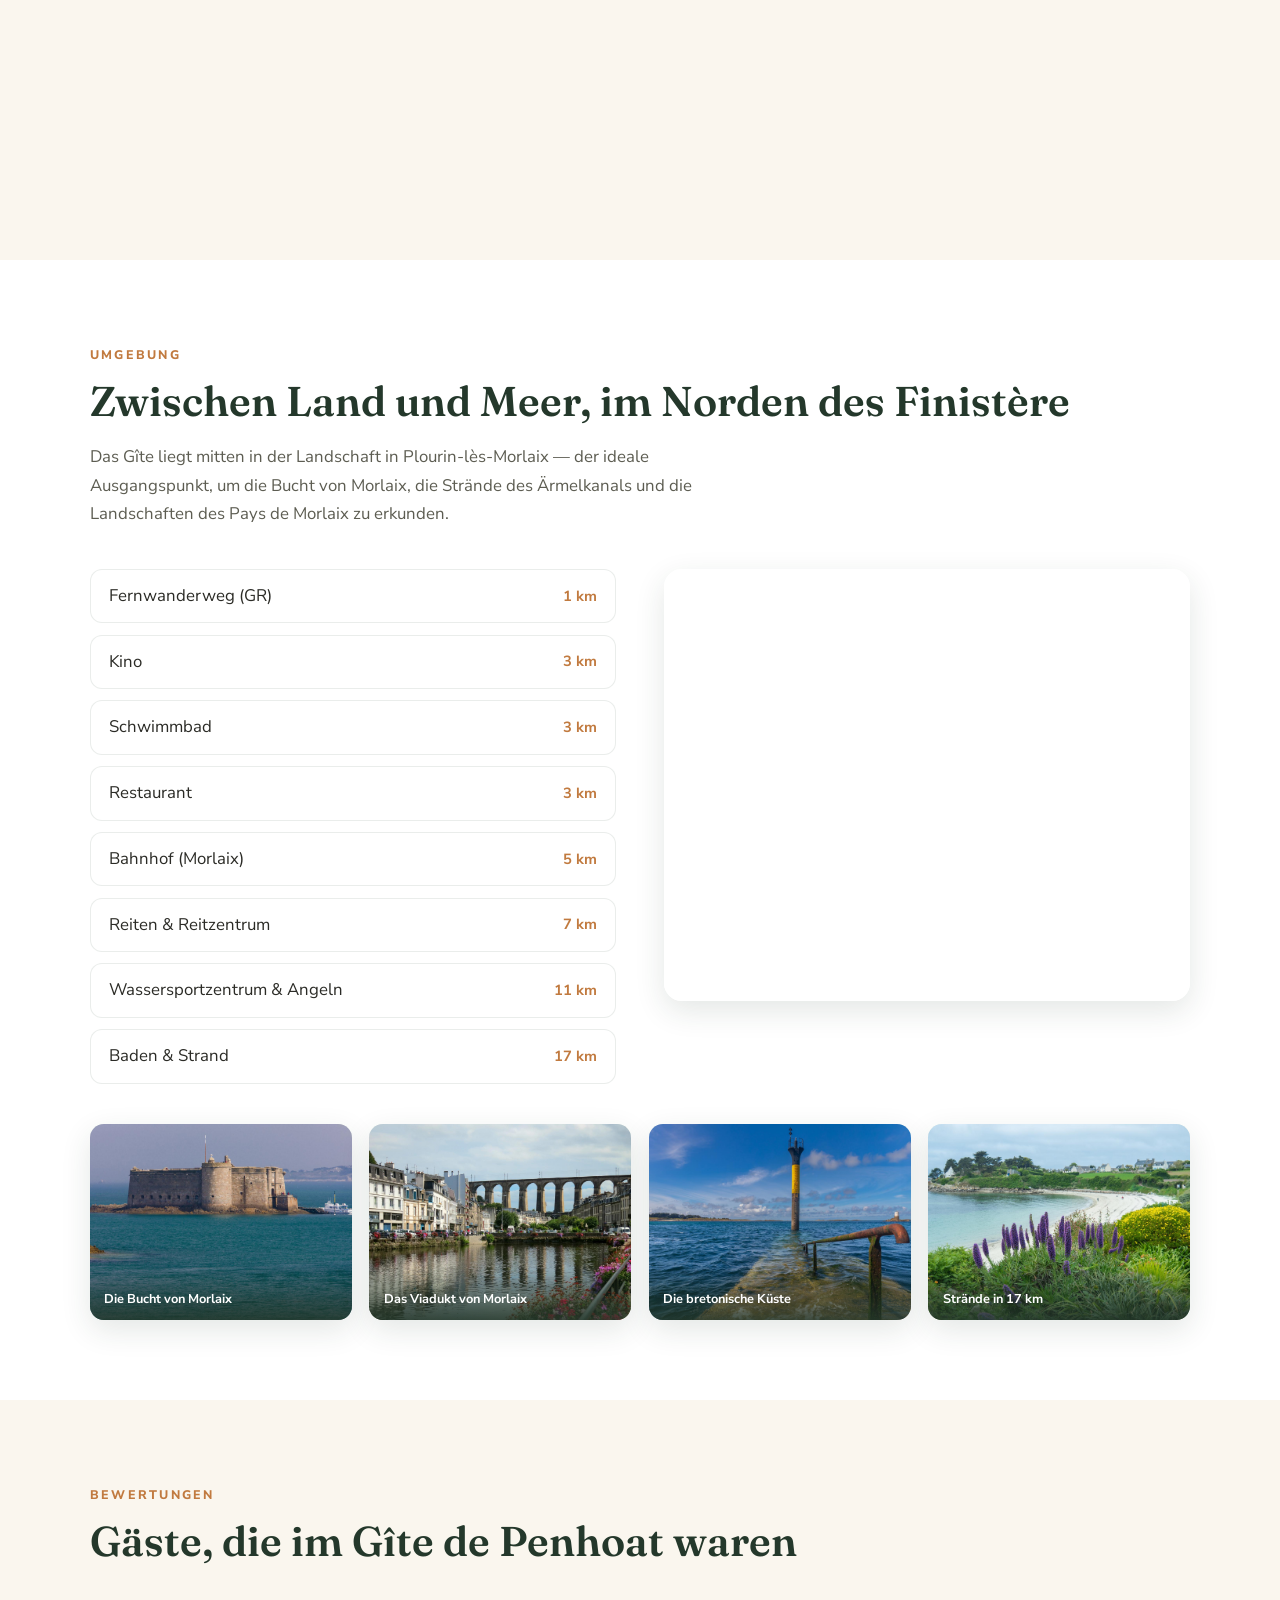
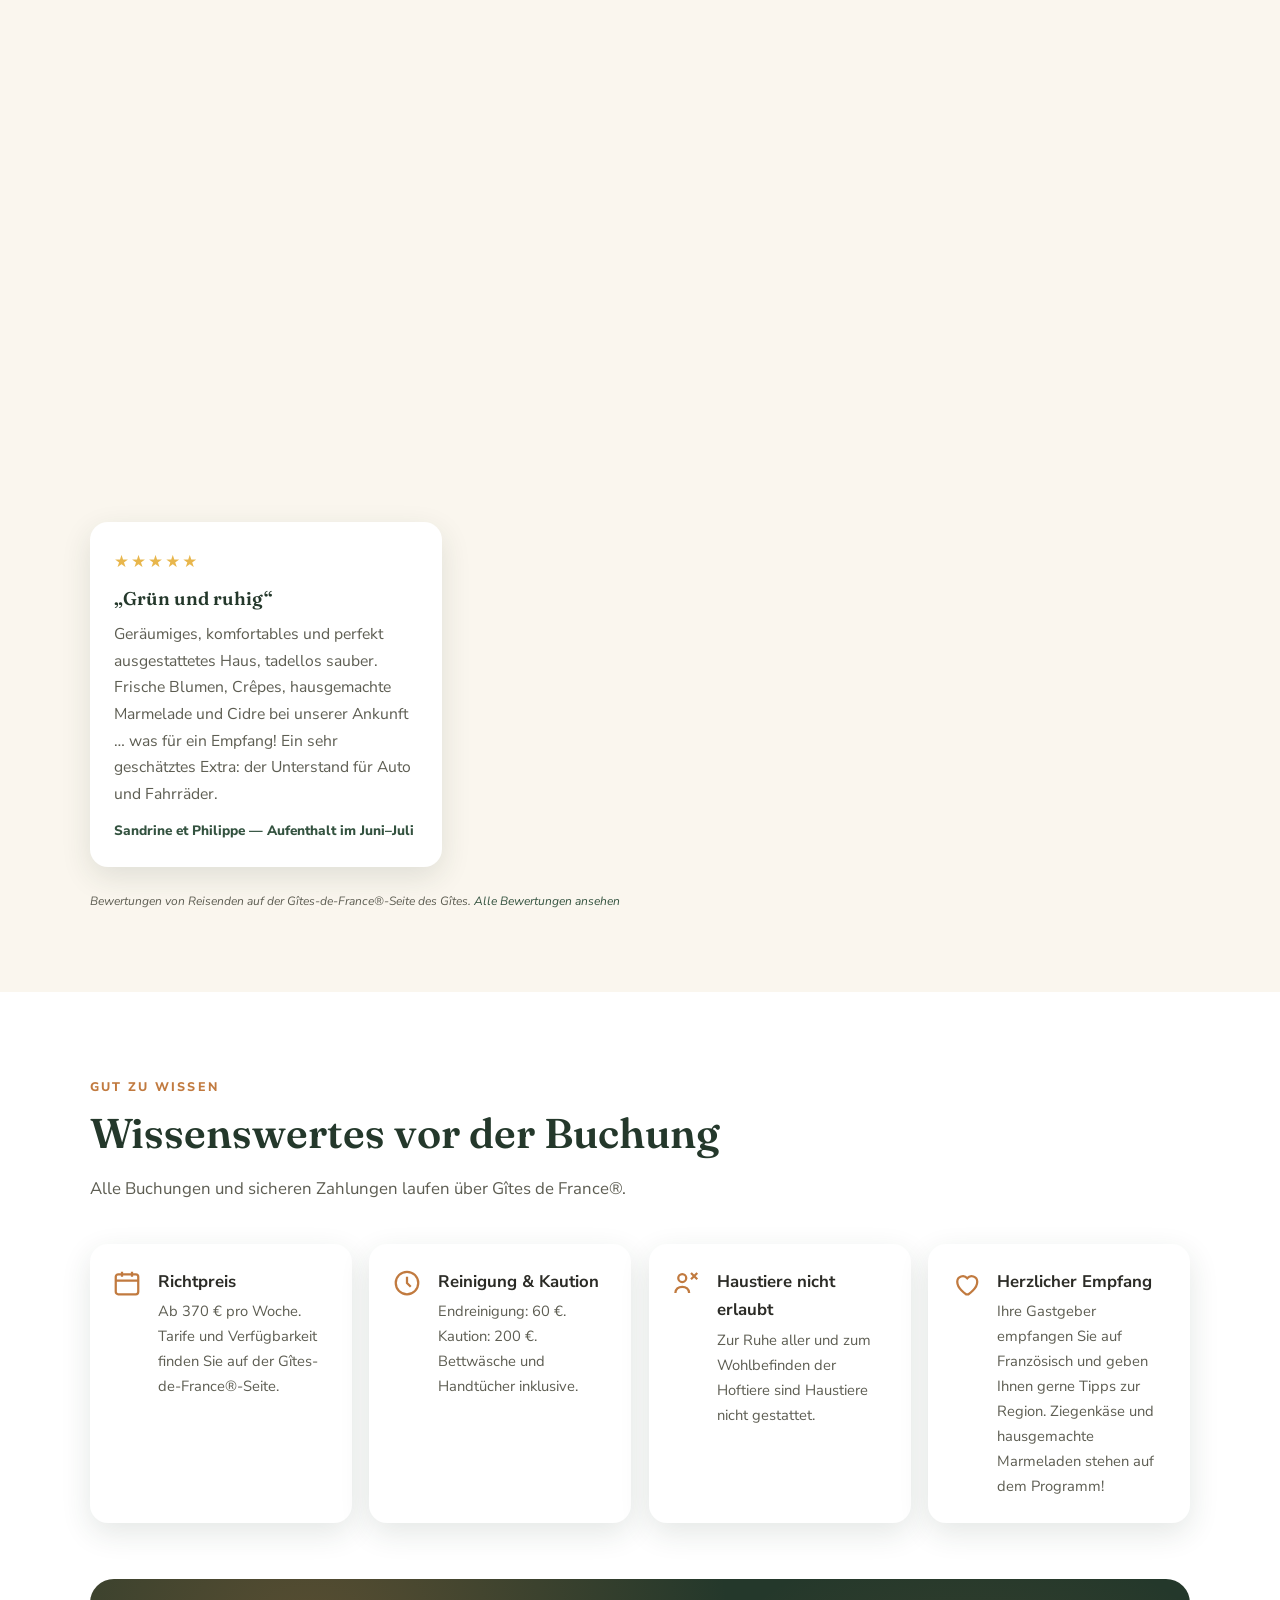
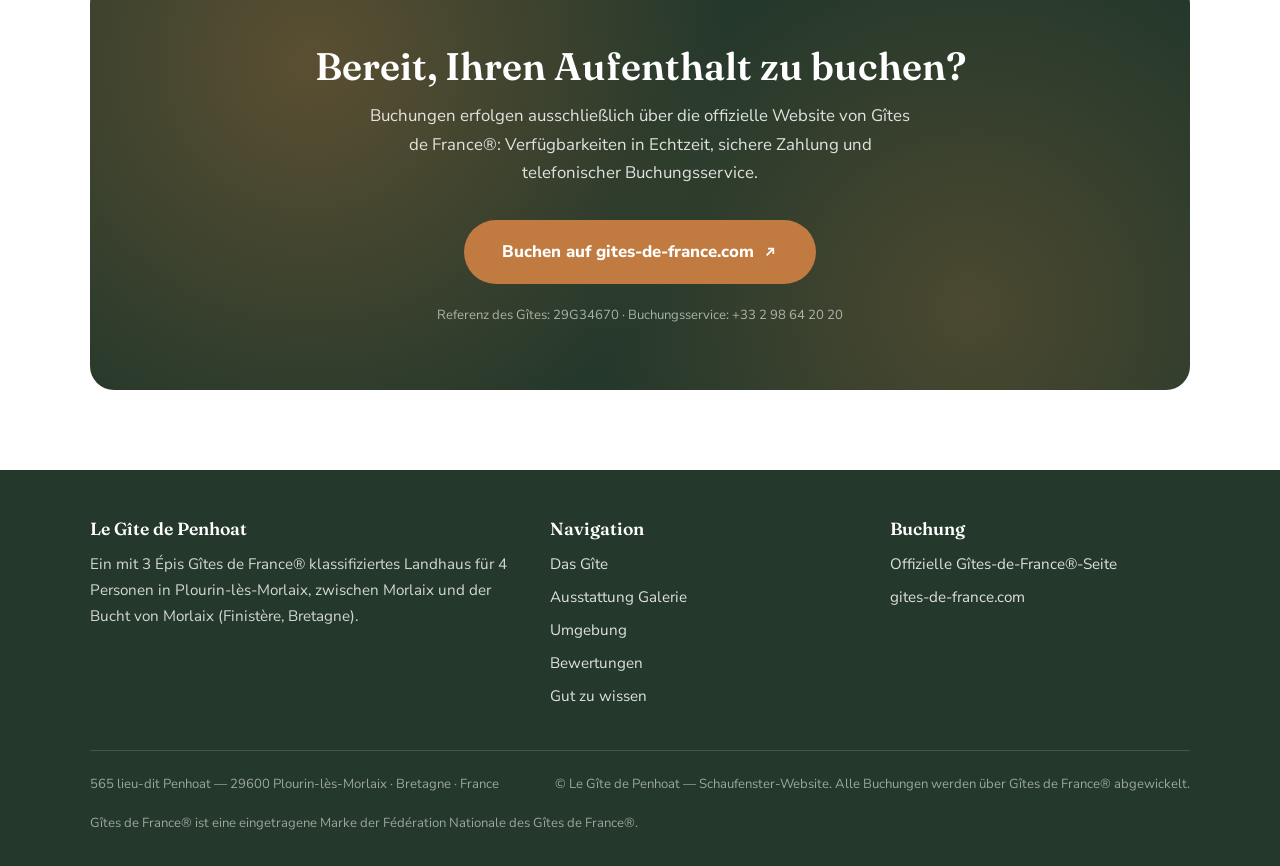
==== commit 8cdecbb0: "Légende distincte pour la photo de façade en galerie Co-authored-by: arml-oss <arml-oss@users.norepl" ====
--- a/de/index.html
+++ b/de/index.html
@@ -200,8 +200,8 @@
         <p class="section__intro">Ein Einblick in Haus, Garten und Ausblick — den Rest sehen Sie am besten selbst!</p>
         <div class="gallery">
           <figure class="gallery__item reveal">
-            <img src="../assets/img/445331-2_29G34670_da28d4f0a7532b4d40dcc97918d48cba.jpg" loading="lazy" alt="Das Gîte und sein Garten">
-            <figcaption>Das Gîte und sein Garten</figcaption>
+            <img src="../assets/img/445331-2_29G34670_da28d4f0a7532b4d40dcc97918d48cba.jpg" loading="lazy" alt="Die Vorderseite des Gîtes">
+            <figcaption>Die Vorderseite des Gîtes</figcaption>
           </figure>
           <figure class="gallery__item reveal">
             <img src="../assets/img/445331-4_29G34670_3af0cc1334cf83dcc9104acedd21a04a.jpg" loading="lazy" alt="Die Terrasse">
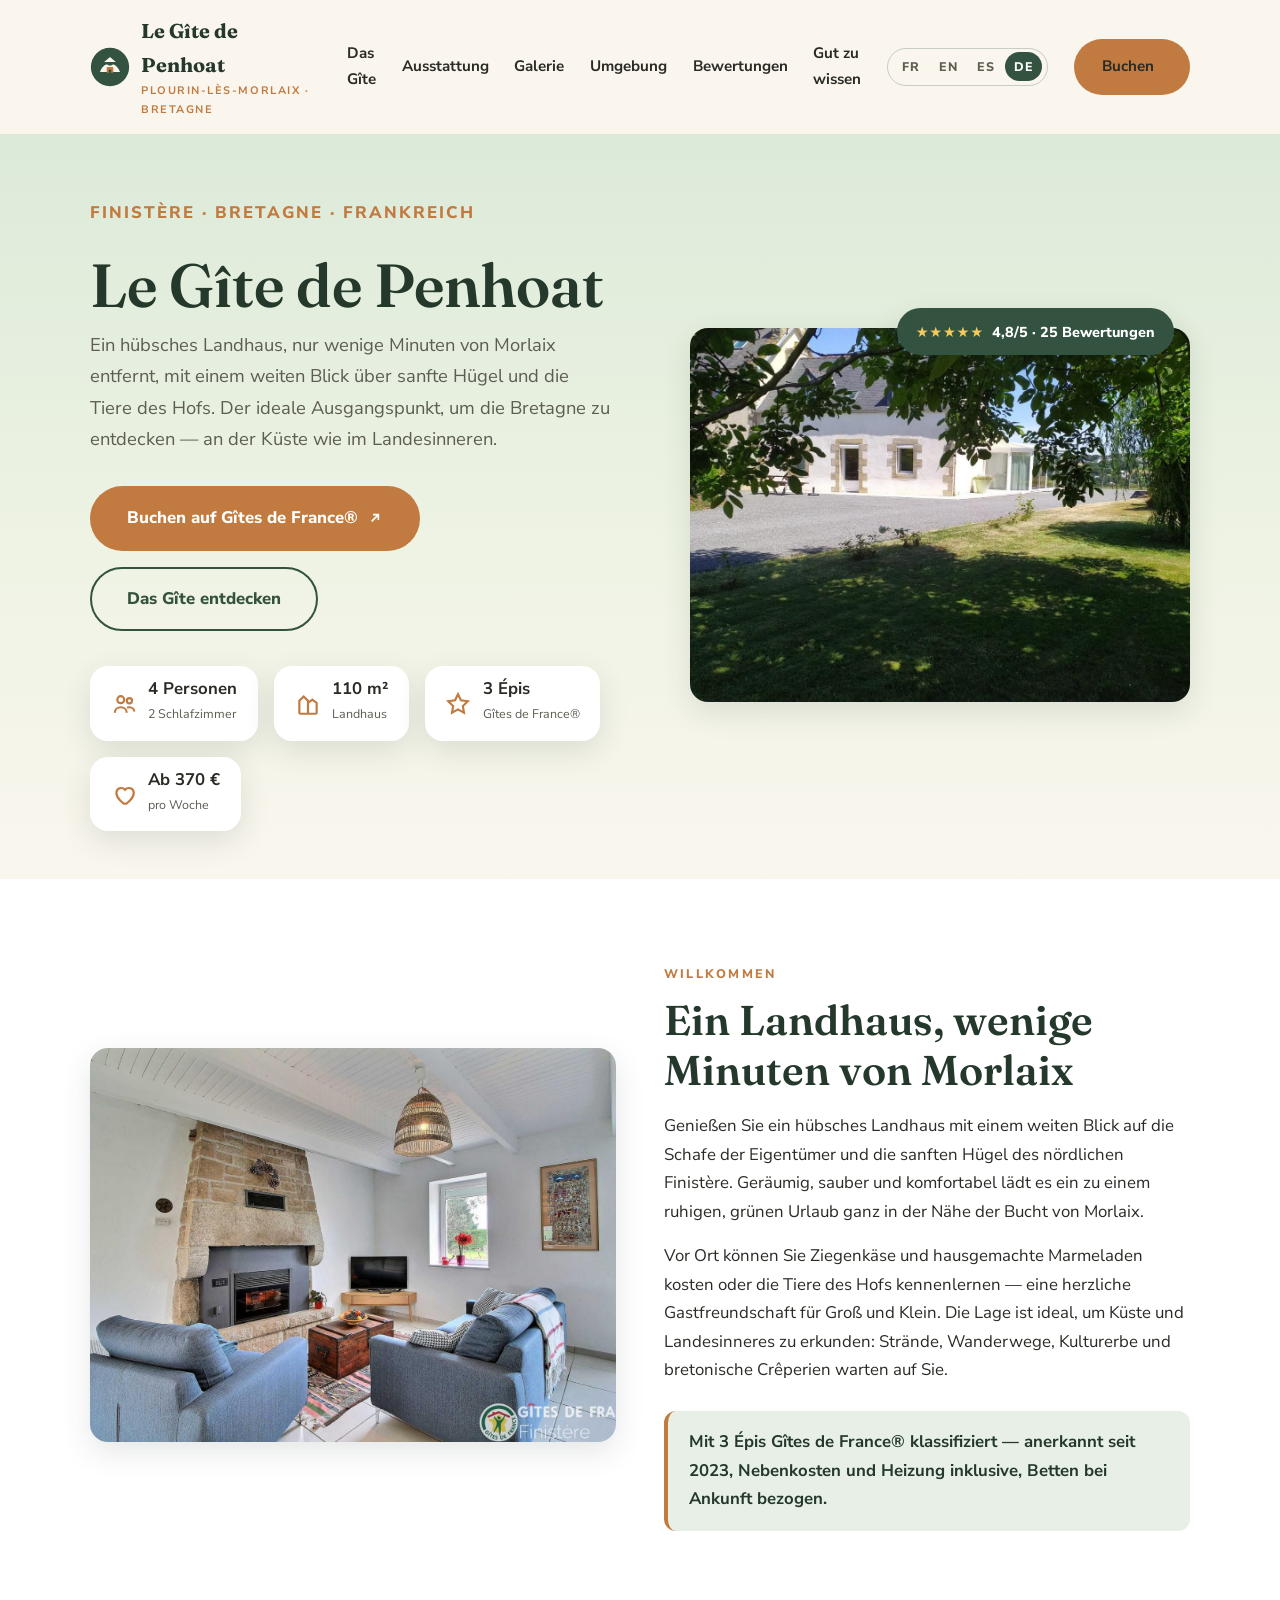
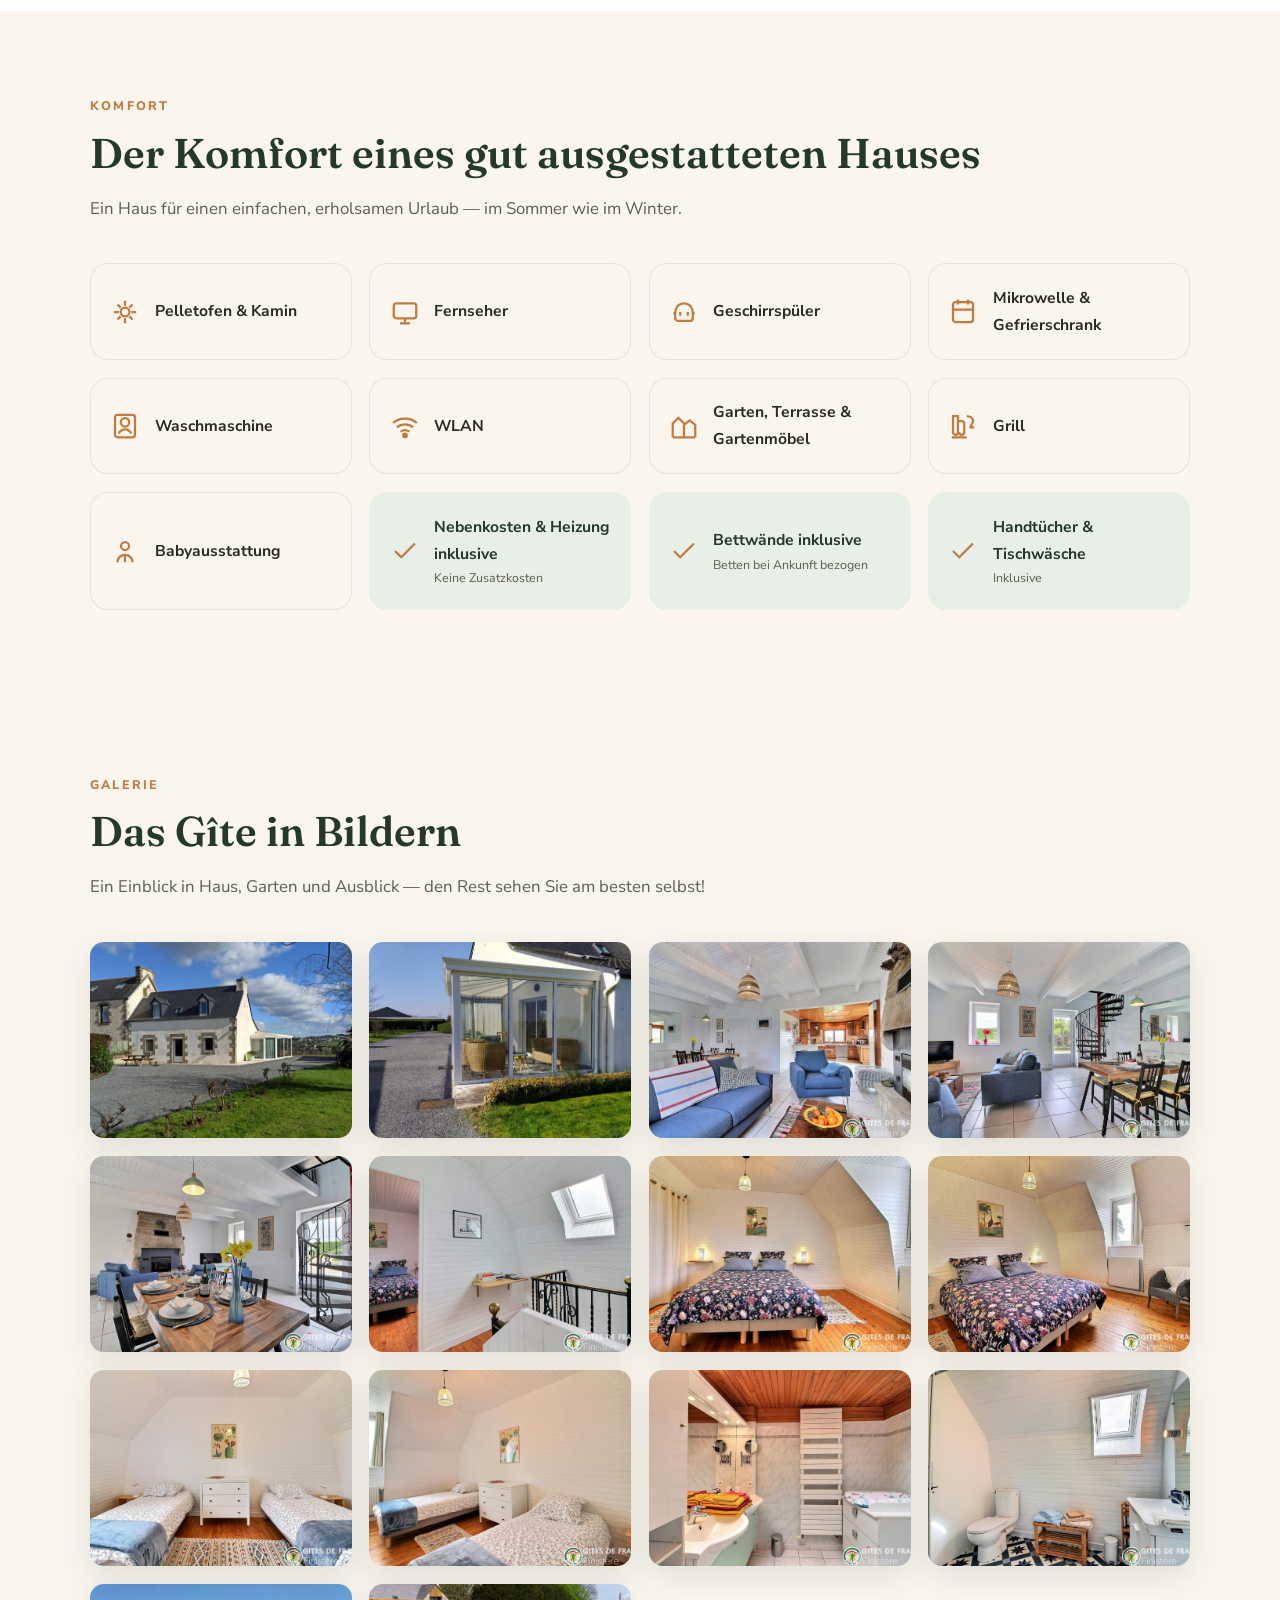
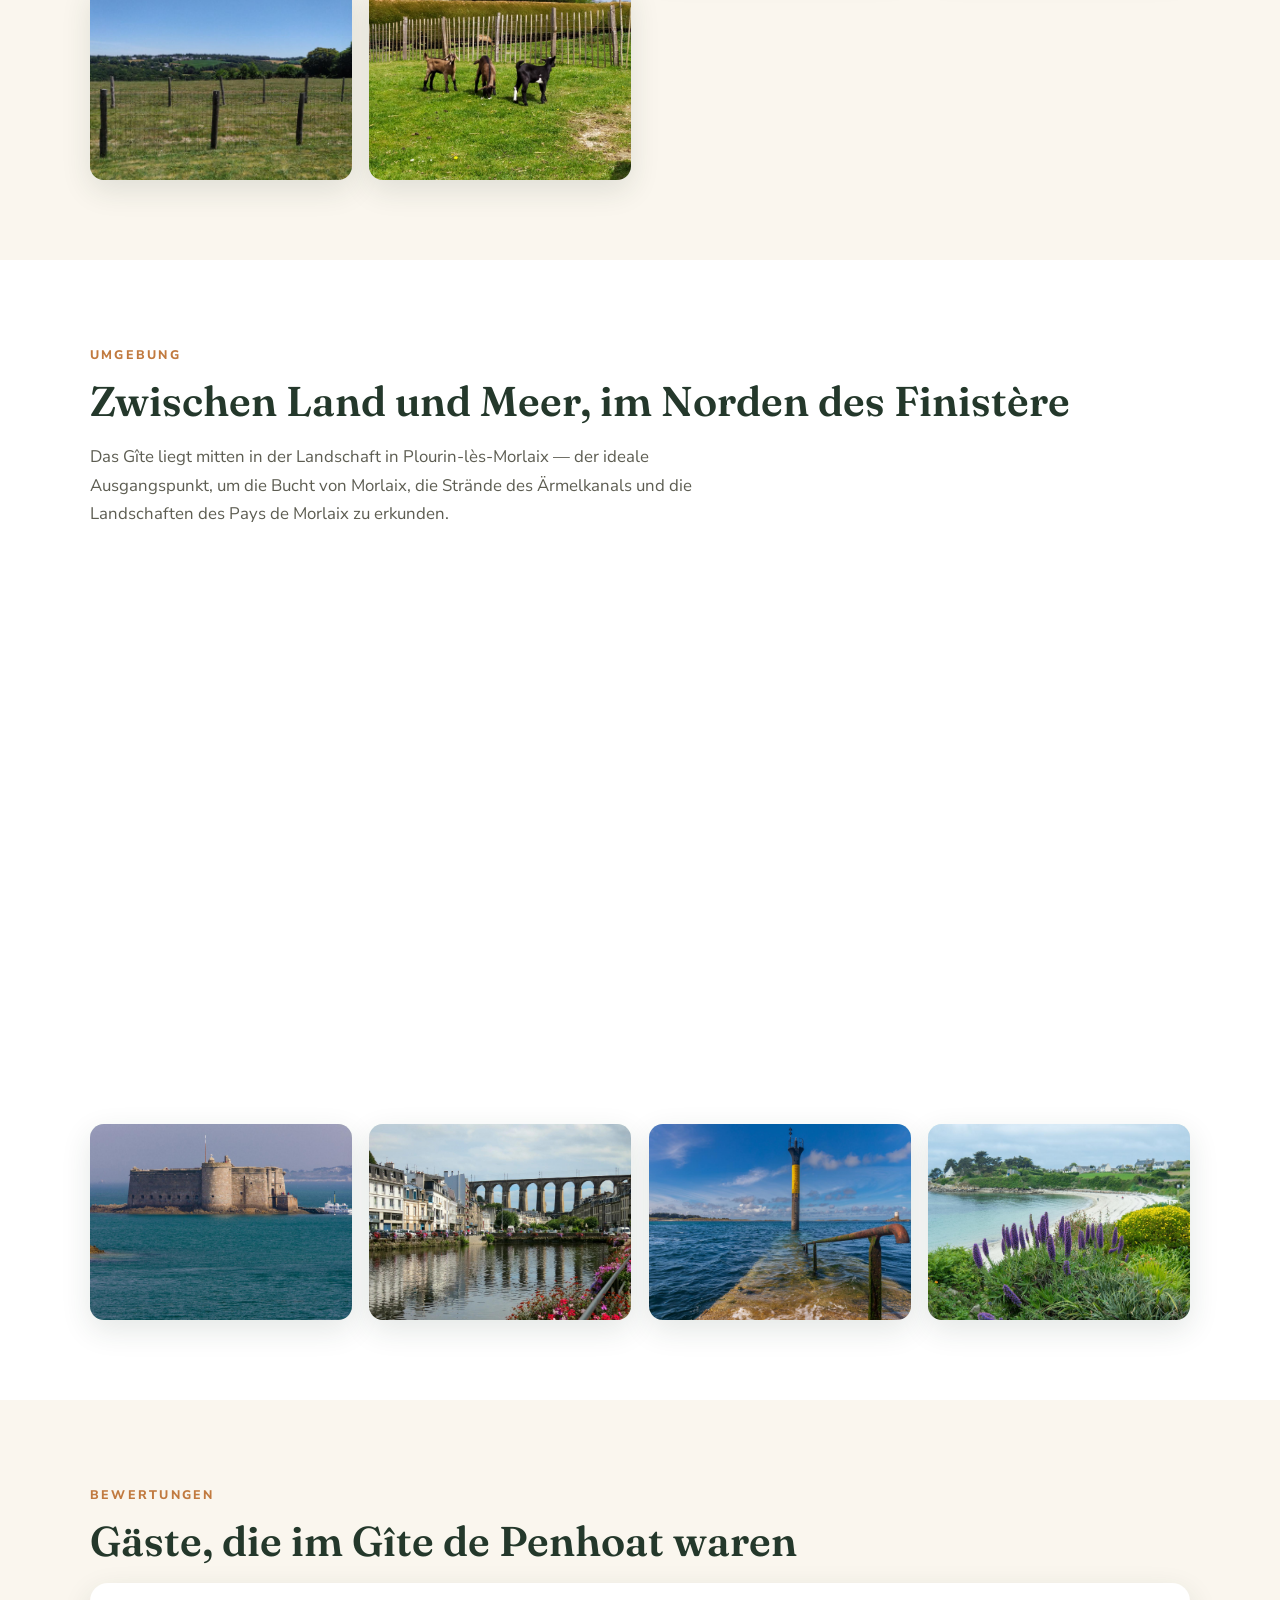
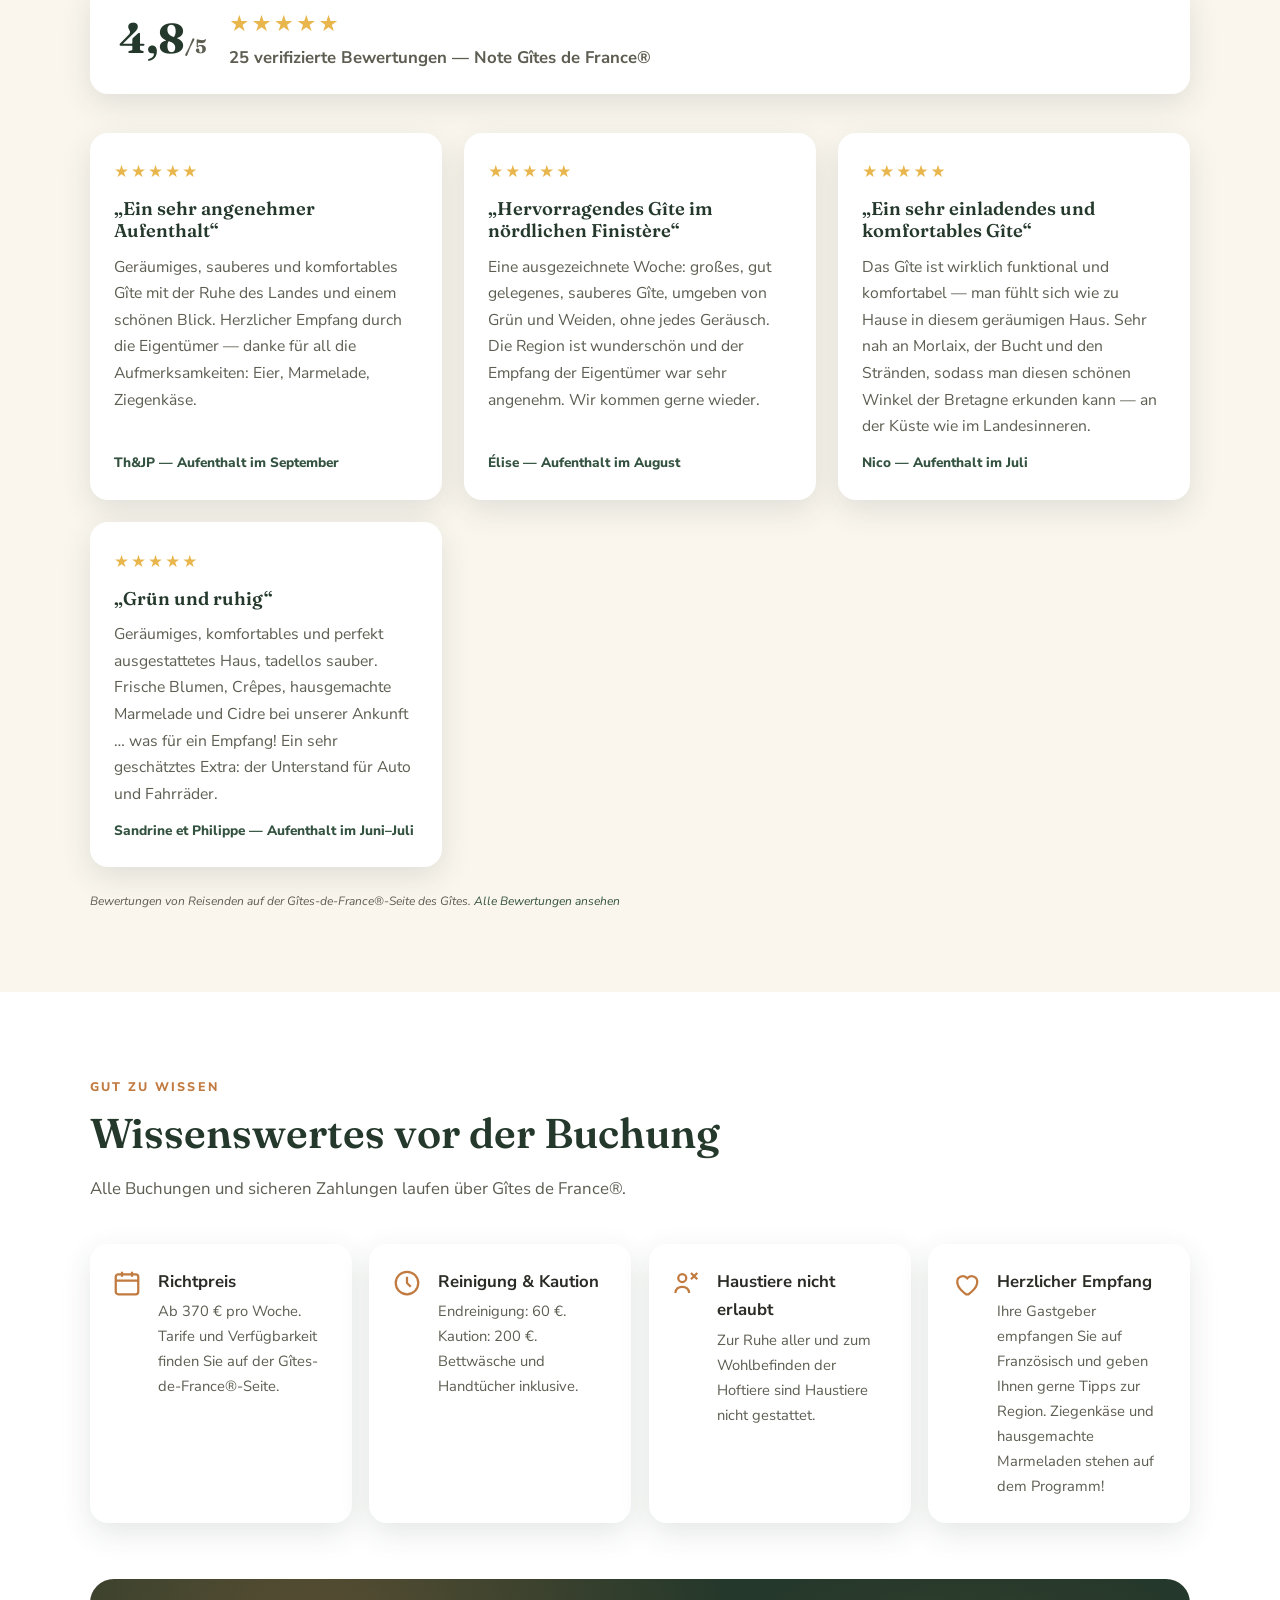
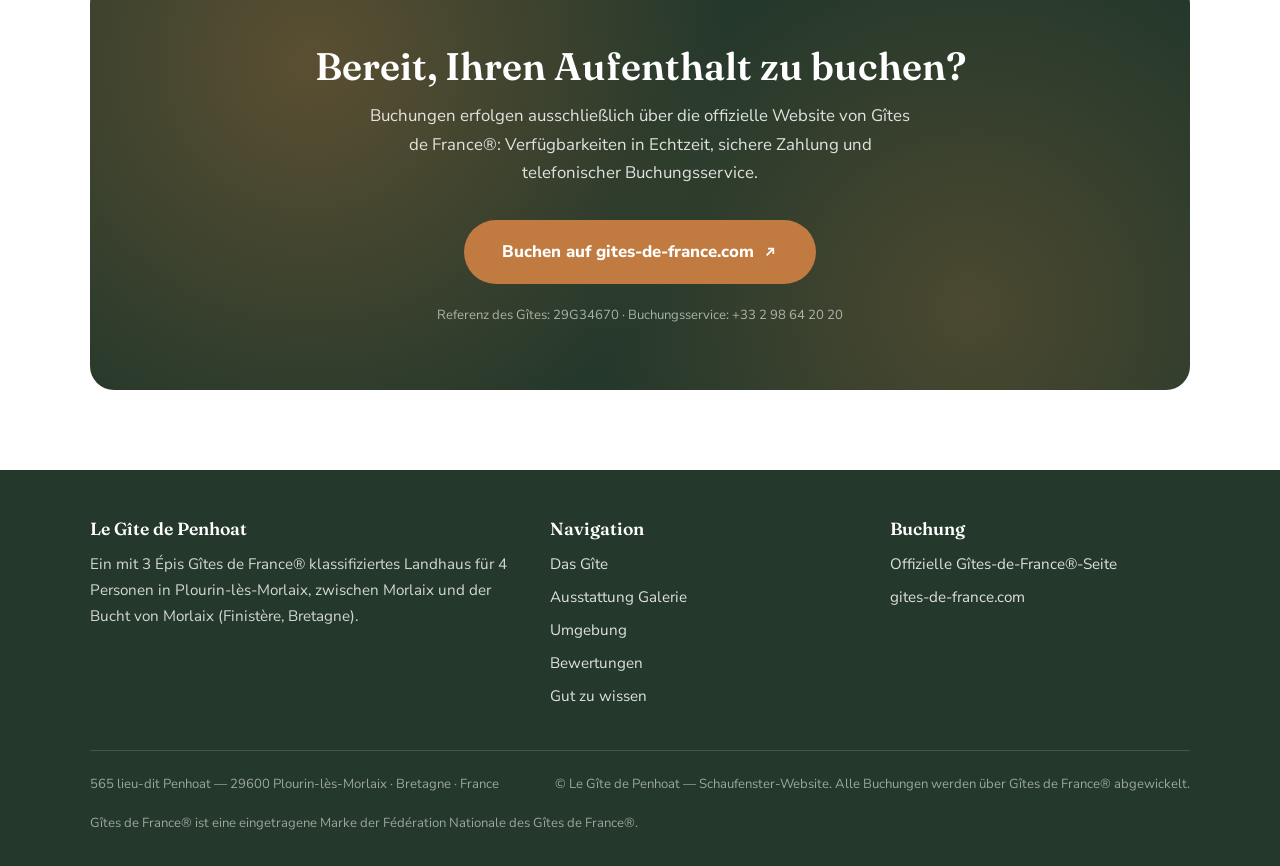
==== commit deb95ef1: "SEO : sitemap.xml, robots.txt, données structurées Schema.org et hreflang réels Co-authored-by: arml" ====
--- a/de/index.html
+++ b/de/index.html
@@ -5,15 +5,56 @@
   <meta name="viewport" content="width=device-width, initial-scale=1.0">
   <title>Le Gîte de Penhoat — Ferienhaus auf dem Land in Plourin-lès-Morlaix, Bretagne</title>
   <meta name="description" content="Le Gîte de Penhoat: ein hübsches Landhaus mit 3 Épis Gîtes de France® für 4 Personen, wenige Minuten von Morlaix und seiner Bucht entfernt, im Finistère (Bretagne, Frankreich). Buchung auf gites-de-france.com.">
-  <link rel="alternate" hreflang="fr" href="https://EXAMPLE.COM/">
-  <link rel="alternate" hreflang="en" href="https://EXAMPLE.COM/en/">
-  <link rel="alternate" hreflang="es" href="https://EXAMPLE.COM/es/">
-  <link rel="alternate" hreflang="de" href="https://EXAMPLE.COM/de/">
+  <link rel="alternate" hreflang="fr" href="https://arml-oss.github.io/gite-penhoat/">
+  <link rel="alternate" hreflang="en" href="https://arml-oss.github.io/gite-penhoat/en/">
+  <link rel="alternate" hreflang="es" href="https://arml-oss.github.io/gite-penhoat/es/">
+  <link rel="alternate" hreflang="de" href="https://arml-oss.github.io/gite-penhoat/de/">
   <link rel="preconnect" href="https://fonts.googleapis.com">
   <link rel="preconnect" href="https://fonts.gstatic.com" crossorigin>
   <link href="https://fonts.googleapis.com/css2?family=Fraunces:opsz,wght@9..144,600;9..144,700&family=Nunito+Sans:opsz,wght@6..12,400;6..12,700;6..12,800&display=swap" rel="stylesheet">
   <link rel="stylesheet" href="../assets/css/style.css">
   <link rel="icon" href="../assets/img/favicon.svg" type="image/svg+xml">
+
+  <script type="application/ld+json">
+  {
+    "@context": "https://schema.org",
+    "@type": "LodgingBusiness",
+    "name": "Le Gîte de Penhoat",
+    "description": "3-Épis-Gîtes-de-France®-Landhaus für 4 Personen in Plourin-lès-Morlaix, Bretagne. Buchung auf gites-de-france.com.",
+    "url": "https://arml-oss.github.io/gite-penhoat/de/",
+    "address": {
+      "@type": "PostalAddress",
+      "streetAddress": "565 lieu-dit Penhoat",
+      "addressLocality": "Plourin-lès-Morlaix",
+      "postalCode": "29600",
+      "addressRegion": "Finistère, Bretagne",
+      "addressCountry": "FR"
+    },
+    "geo": { "@type": "GeoCoordinates", "latitude": 48.555528, "longitude": -3.799222 },
+    "inLanguage": "de",
+    "numberOfRooms": 2,
+    "occupancy": { "@type": "QuantitativeValue", "maxValue": 4, "unitText": "personnes" },
+    "petsAllowed": false,
+    "amenityFeature": [
+      { "@type": "LocationFeatureSpecification", "name": "Wi-Fi", "value": true },
+      { "@type": "LocationFeatureSpecification", "name": "Cheminée", "value": true },
+      { "@type": "LocationFeatureSpecification", "name": "Jardin", "value": true },
+      { "@type": "LocationFeatureSpecification", "name": "Lave-linge", "value": true },
+      { "@type": "LocationFeatureSpecification", "name": "Lave-vaisselle", "value": true }
+    ],
+    "aggregateRating": {
+      "@type": "AggregateRating",
+      "ratingValue": "4.8",
+      "bestRating": "5",
+      "ratingCount": 25
+    },
+    "isAccessibleForFree": false,
+    "potentialAction": {
+      "@type": "ReserveAction",
+      "target": "https://www.gites-de-france.com/de/bretagne/finistere/le-gite-de-penhoat-29g34670"
+    }
+  }
+  </script>
 </head>
 <body>
 
--- a/assets/css/style.css
+++ b/assets/css/style.css
@@ -1093,3 +1093,10 @@
   .lightbox__nav--prev { left: 0.6rem; }
   .lightbox__nav--next { right: 0.6rem; }
 }
+
+/* Légendes photos désactivées (demande du propriétaire) */
+.gallery__item figcaption,
+.region-card figcaption,
+.lightbox__caption {
+  display: none;
+}
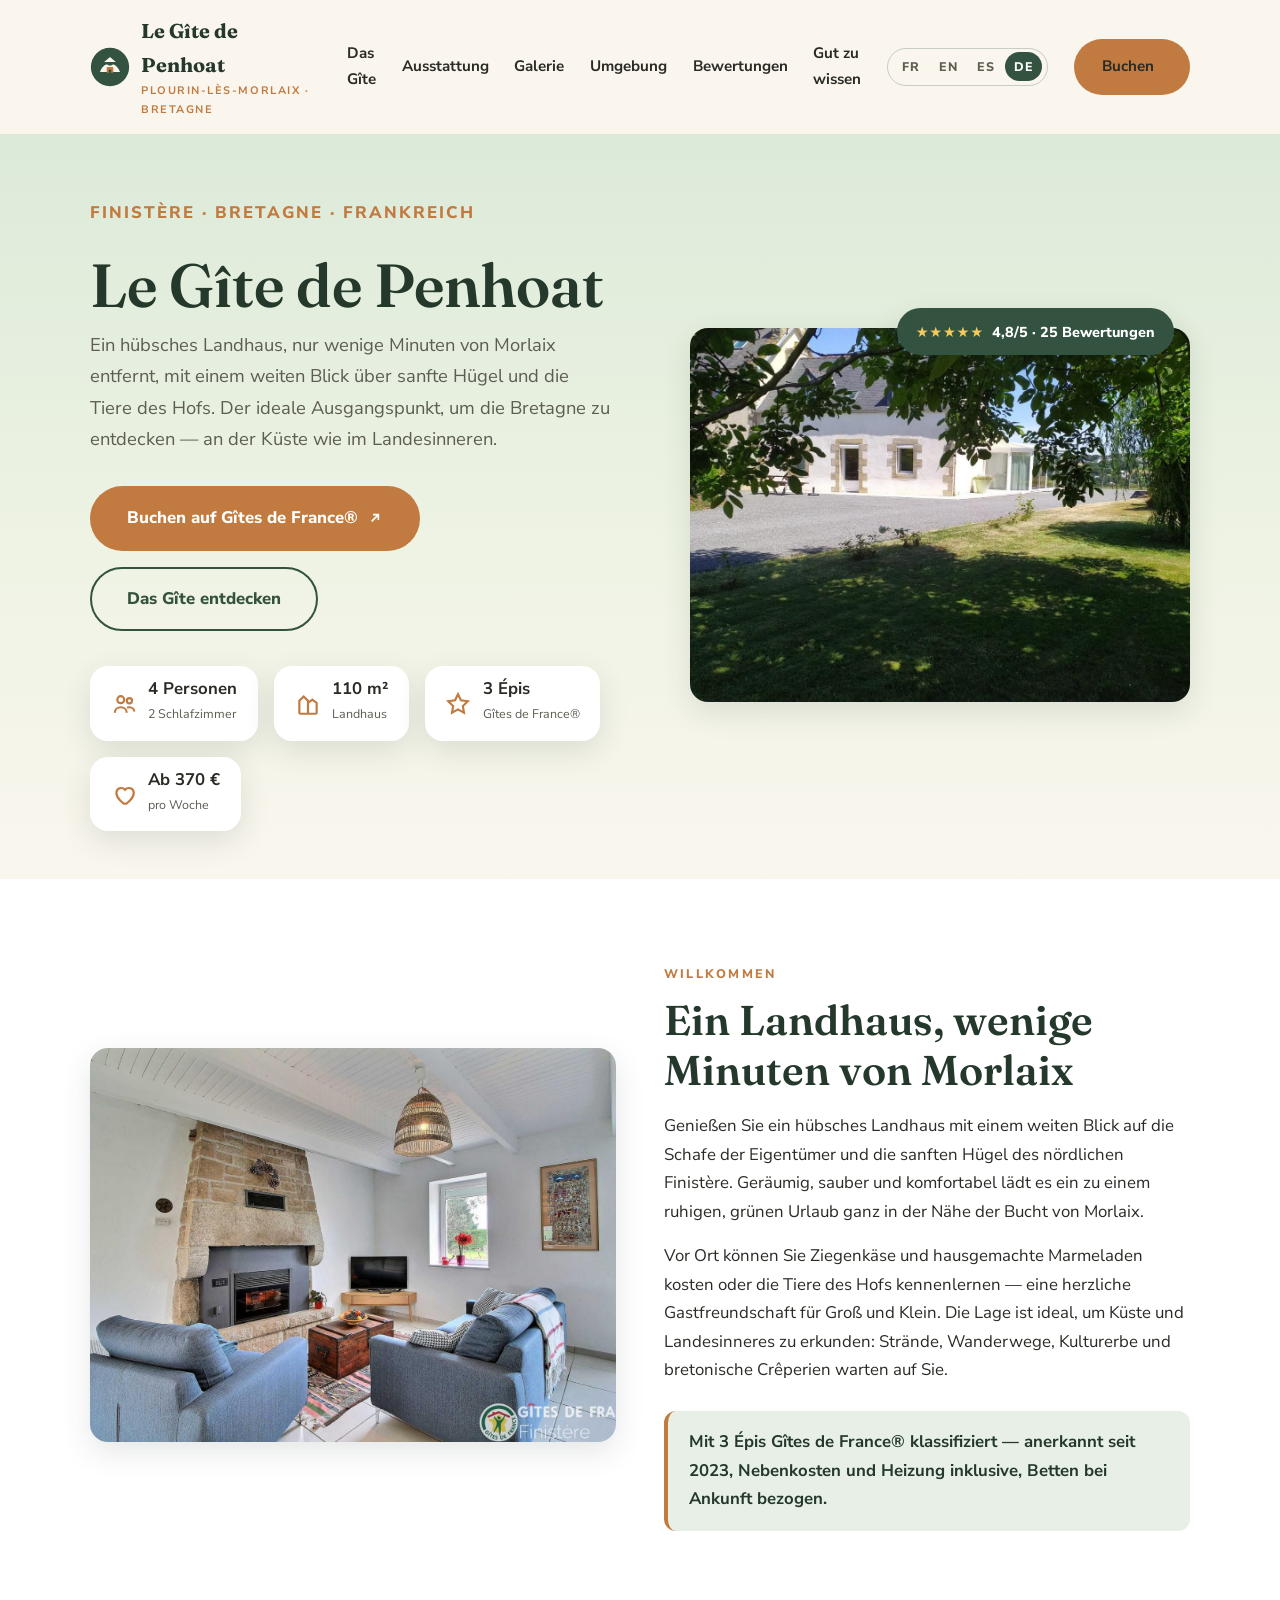
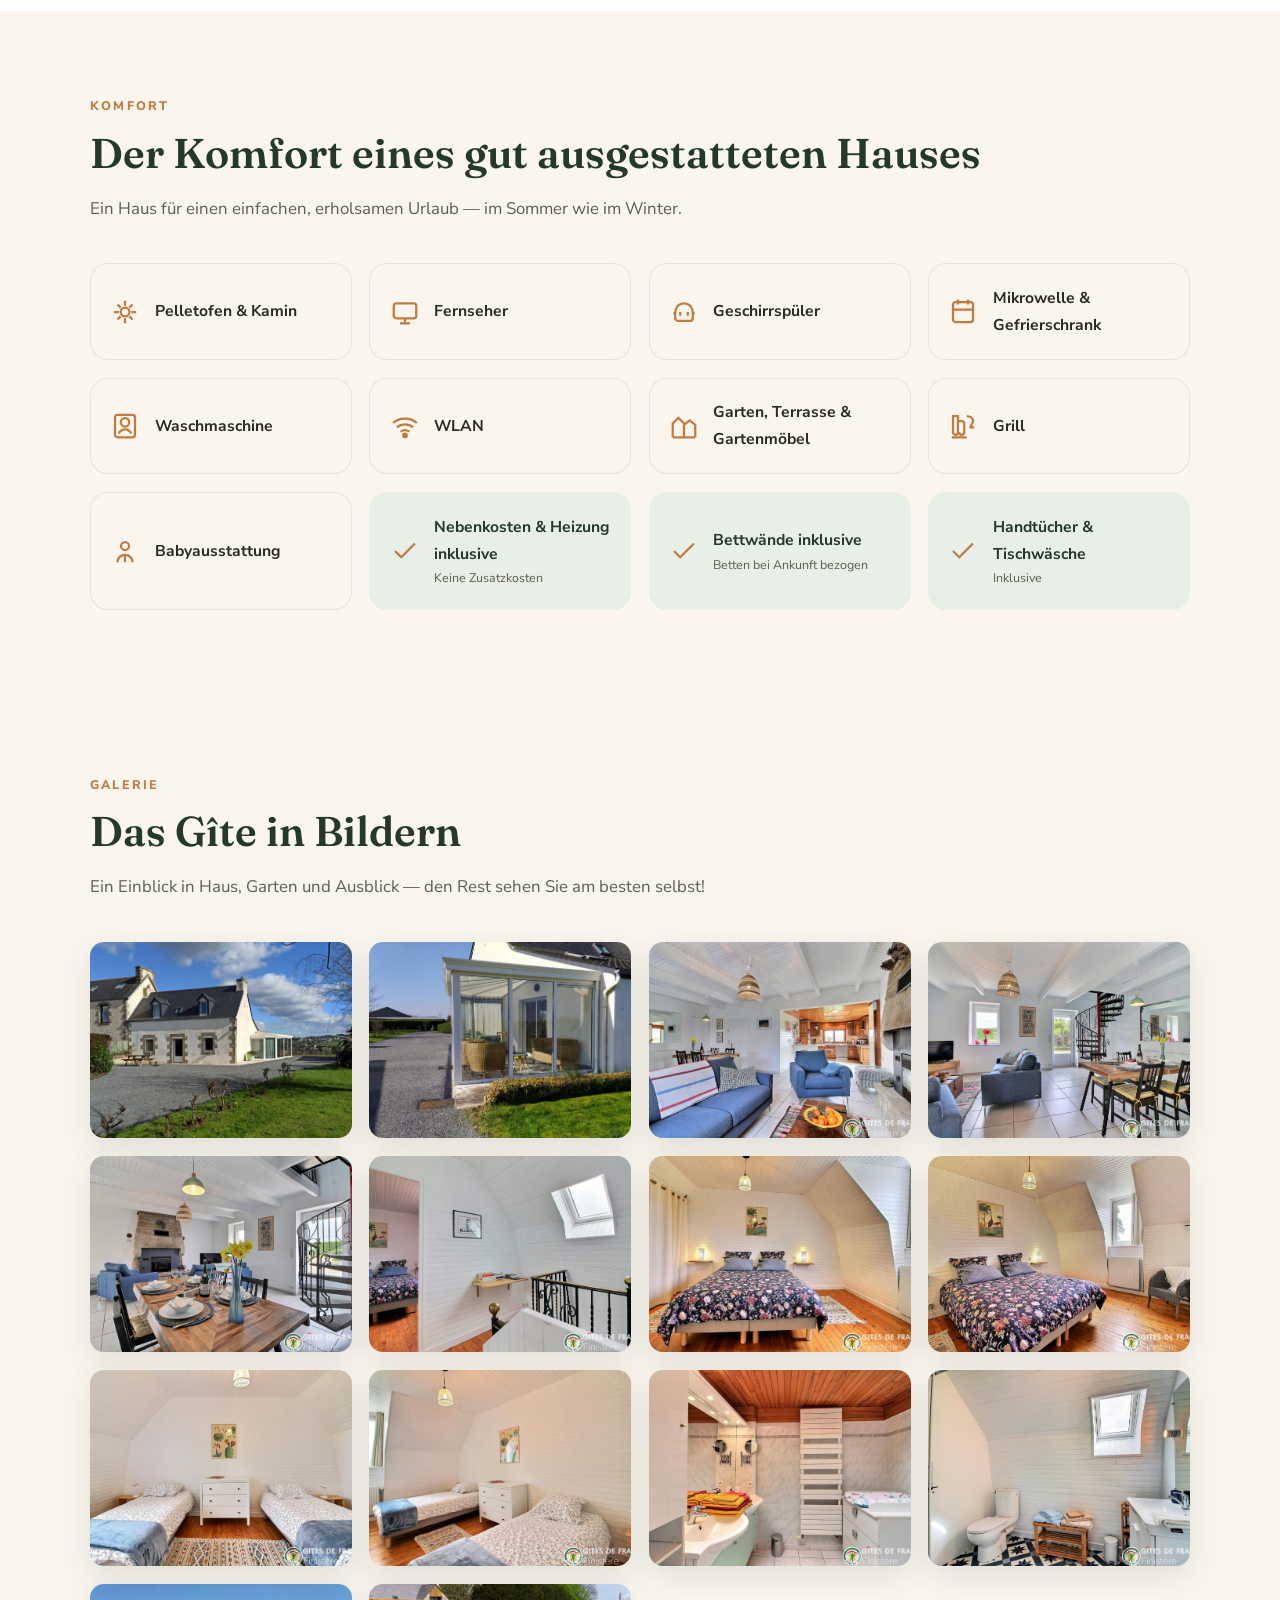
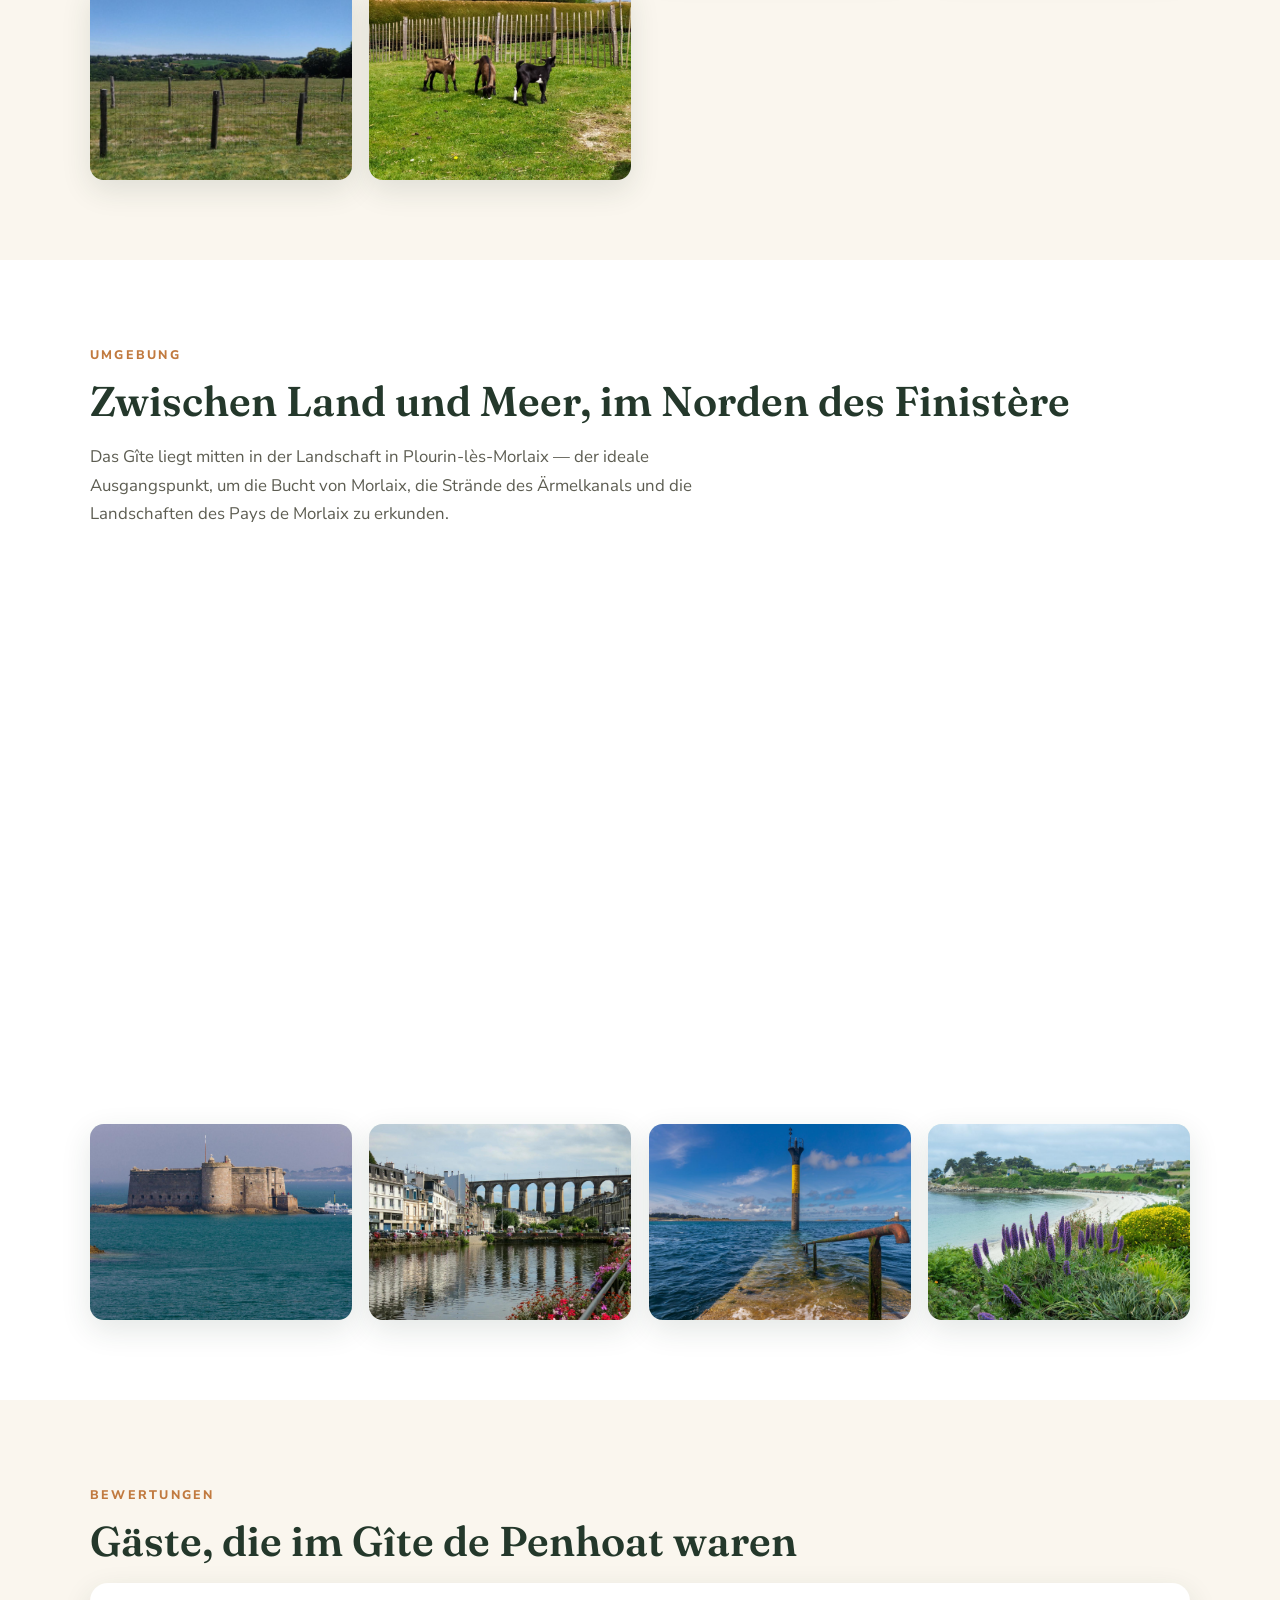
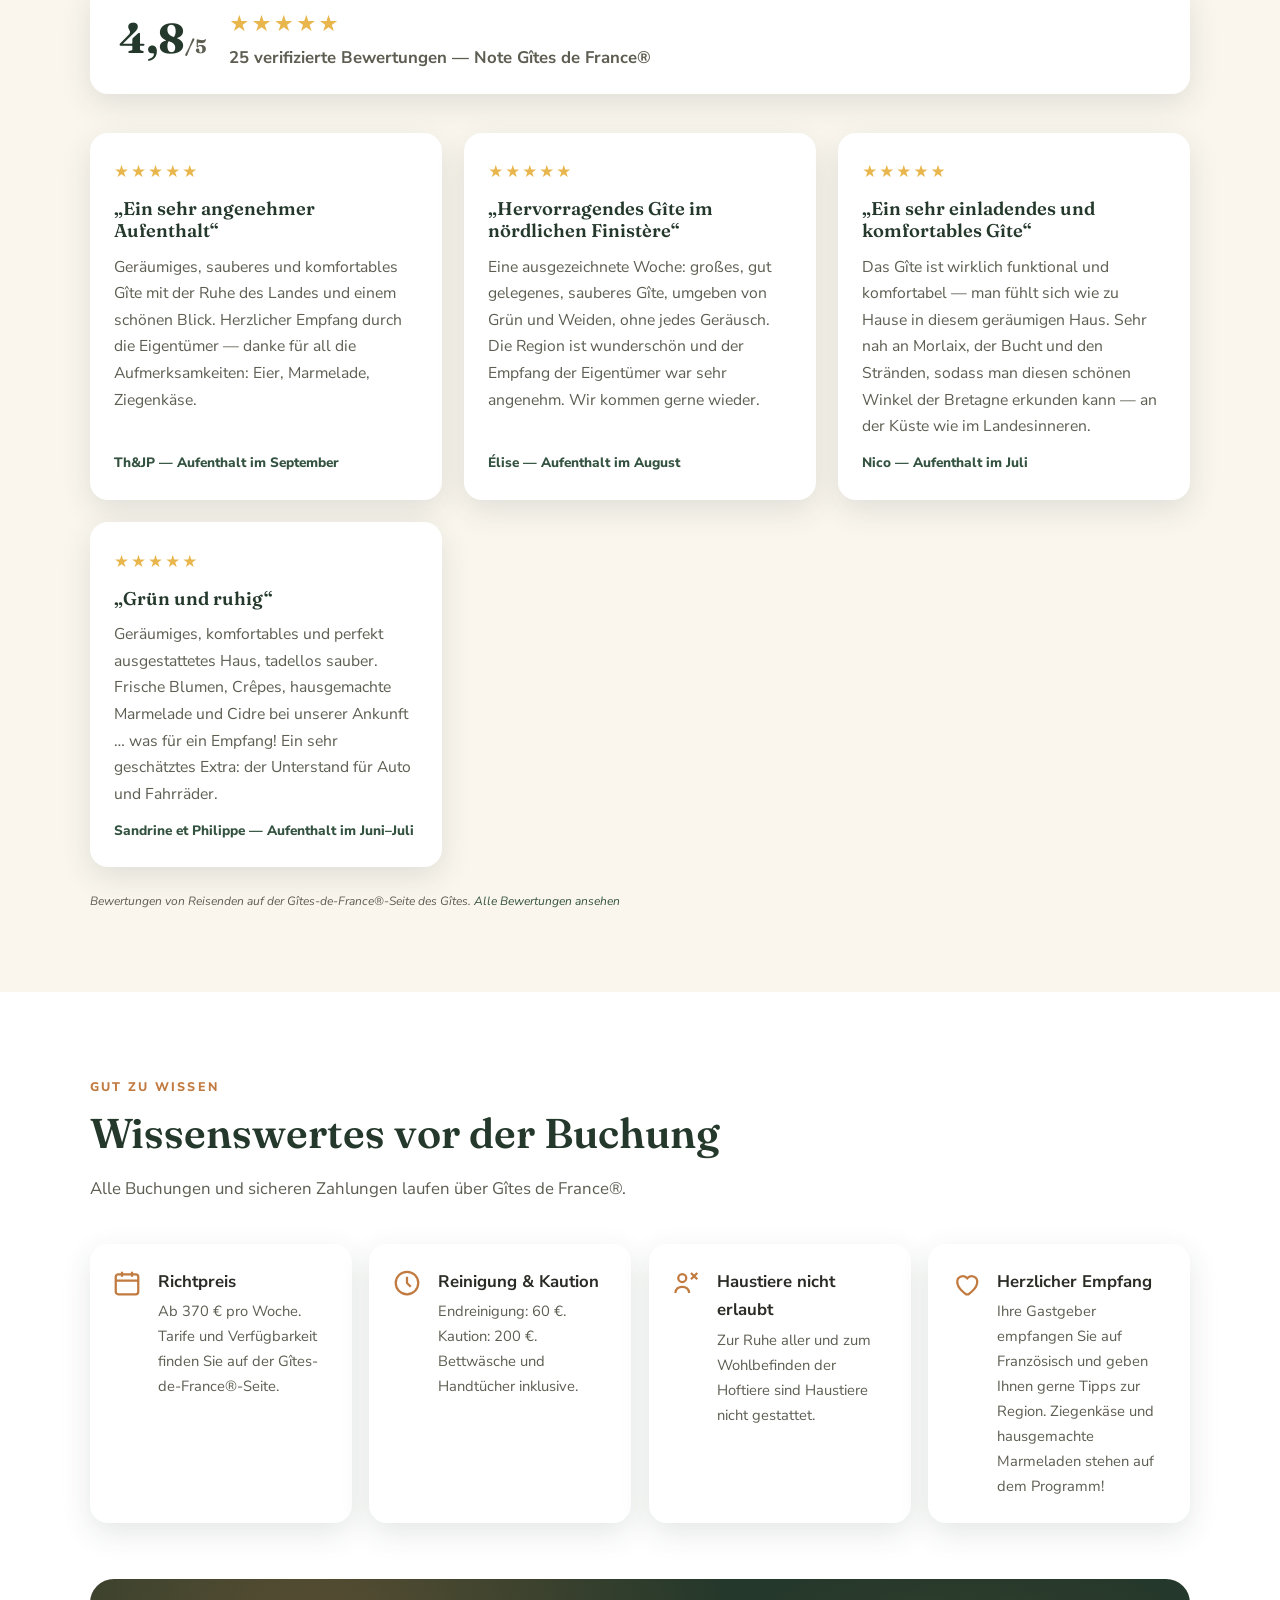
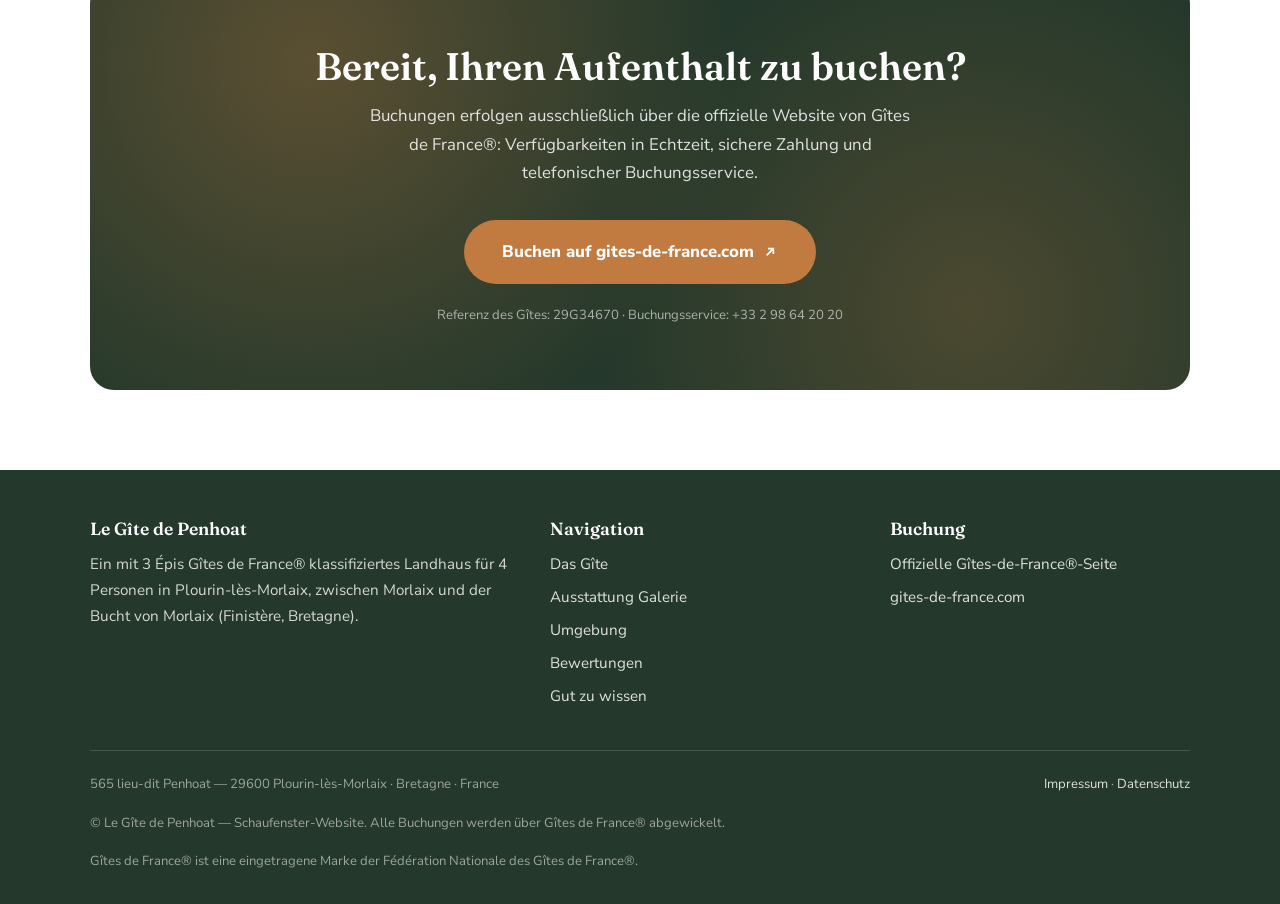
==== commit fd04358c: "Ajout des mentions légales et de la politique de confidentialité (LCEN/RGPD) Co-authored-by: arml-os" ====
--- a/de/index.html
+++ b/de/index.html
@@ -5,10 +5,10 @@
   <meta name="viewport" content="width=device-width, initial-scale=1.0">
   <title>Le Gîte de Penhoat — Ferienhaus auf dem Land in Plourin-lès-Morlaix, Bretagne</title>
   <meta name="description" content="Le Gîte de Penhoat: ein hübsches Landhaus mit 3 Épis Gîtes de France® für 4 Personen, wenige Minuten von Morlaix und seiner Bucht entfernt, im Finistère (Bretagne, Frankreich). Buchung auf gites-de-france.com.">
-  <link rel="alternate" hreflang="fr" href="https://arml-oss.github.io/gite-penhoat/">
-  <link rel="alternate" hreflang="en" href="https://arml-oss.github.io/gite-penhoat/en/">
-  <link rel="alternate" hreflang="es" href="https://arml-oss.github.io/gite-penhoat/es/">
-  <link rel="alternate" hreflang="de" href="https://arml-oss.github.io/gite-penhoat/de/">
+  <link rel="alternate" hreflang="fr" href="https://gitedepenhoat.fr/">
+  <link rel="alternate" hreflang="en" href="https://gitedepenhoat.fr/en/">
+  <link rel="alternate" hreflang="es" href="https://gitedepenhoat.fr/es/">
+  <link rel="alternate" hreflang="de" href="https://gitedepenhoat.fr/de/">
   <link rel="preconnect" href="https://fonts.googleapis.com">
   <link rel="preconnect" href="https://fonts.gstatic.com" crossorigin>
   <link href="https://fonts.googleapis.com/css2?family=Fraunces:opsz,wght@9..144,600;9..144,700&family=Nunito+Sans:opsz,wght@6..12,400;6..12,700;6..12,800&display=swap" rel="stylesheet">
@@ -21,7 +21,7 @@
     "@type": "LodgingBusiness",
     "name": "Le Gîte de Penhoat",
     "description": "3-Épis-Gîtes-de-France®-Landhaus für 4 Personen in Plourin-lès-Morlaix, Bretagne. Buchung auf gites-de-france.com.",
-    "url": "https://arml-oss.github.io/gite-penhoat/de/",
+    "url": "https://gitedepenhoat.fr/de/",
     "address": {
       "@type": "PostalAddress",
       "streetAddress": "565 lieu-dit Penhoat",
@@ -506,6 +506,7 @@
       </div>
       <div class="footer__bottom">
         <span>565 lieu-dit Penhoat — 29600 Plourin-lès-Morlaix · Bretagne · France</span>
+        <span> <a href="../mentions-legales.html">Impressum</a> · <a href="../politique-de-confidentialite.html">Datenschutz</a></span>
         <span>© Le Gîte de Penhoat — Schaufenster-Website. Alle Buchungen werden über Gîtes de France® abgewickelt.</span>
         <span>Gîtes de France® ist eine eingetragene Marke der Fédération Nationale des Gîtes de France®.</span>
       </div>
--- a/assets/css/style.css
+++ b/assets/css/style.css
@@ -1100,3 +1100,35 @@
 .lightbox__caption {
   display: none;
 }
+
+/* --------------------------------------------------------------------------
+   Pages légales
+   -------------------------------------------------------------------------- */
+
+.legal-page {
+  max-width: 760px;
+}
+
+.legal-page h2 {
+  font-size: 1.35rem;
+  margin-top: 2.2rem;
+  margin-bottom: 0.5rem;
+  padding-top: 0.3rem;
+}
+
+.legal-page p,
+.legal-page ul {
+  color: var(--text-soft);
+}
+
+.legal-page ul {
+  list-style: disc;
+  padding-left: 1.6rem;
+  display: grid;
+  gap: 0.6rem;
+  margin: 0.8rem 0;
+}
+
+.legal-page a {
+  text-decoration: underline;
+}
